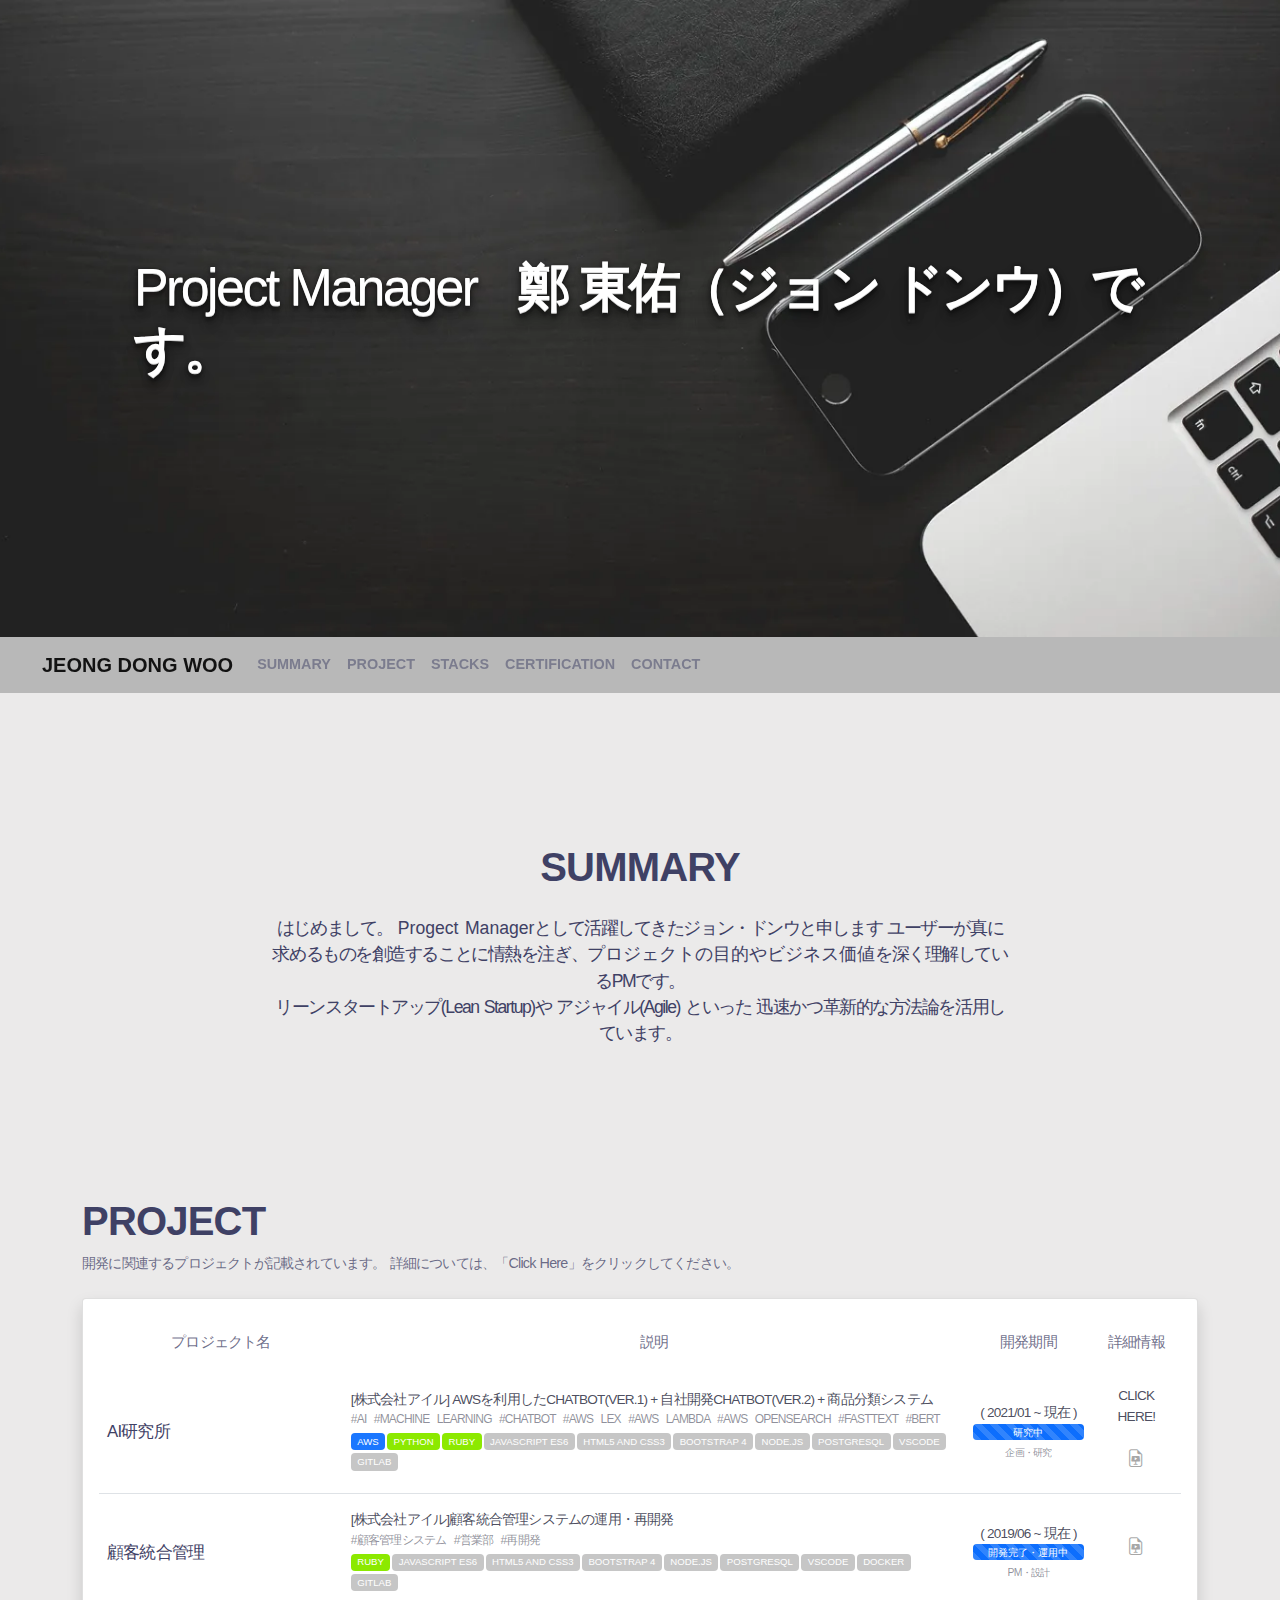
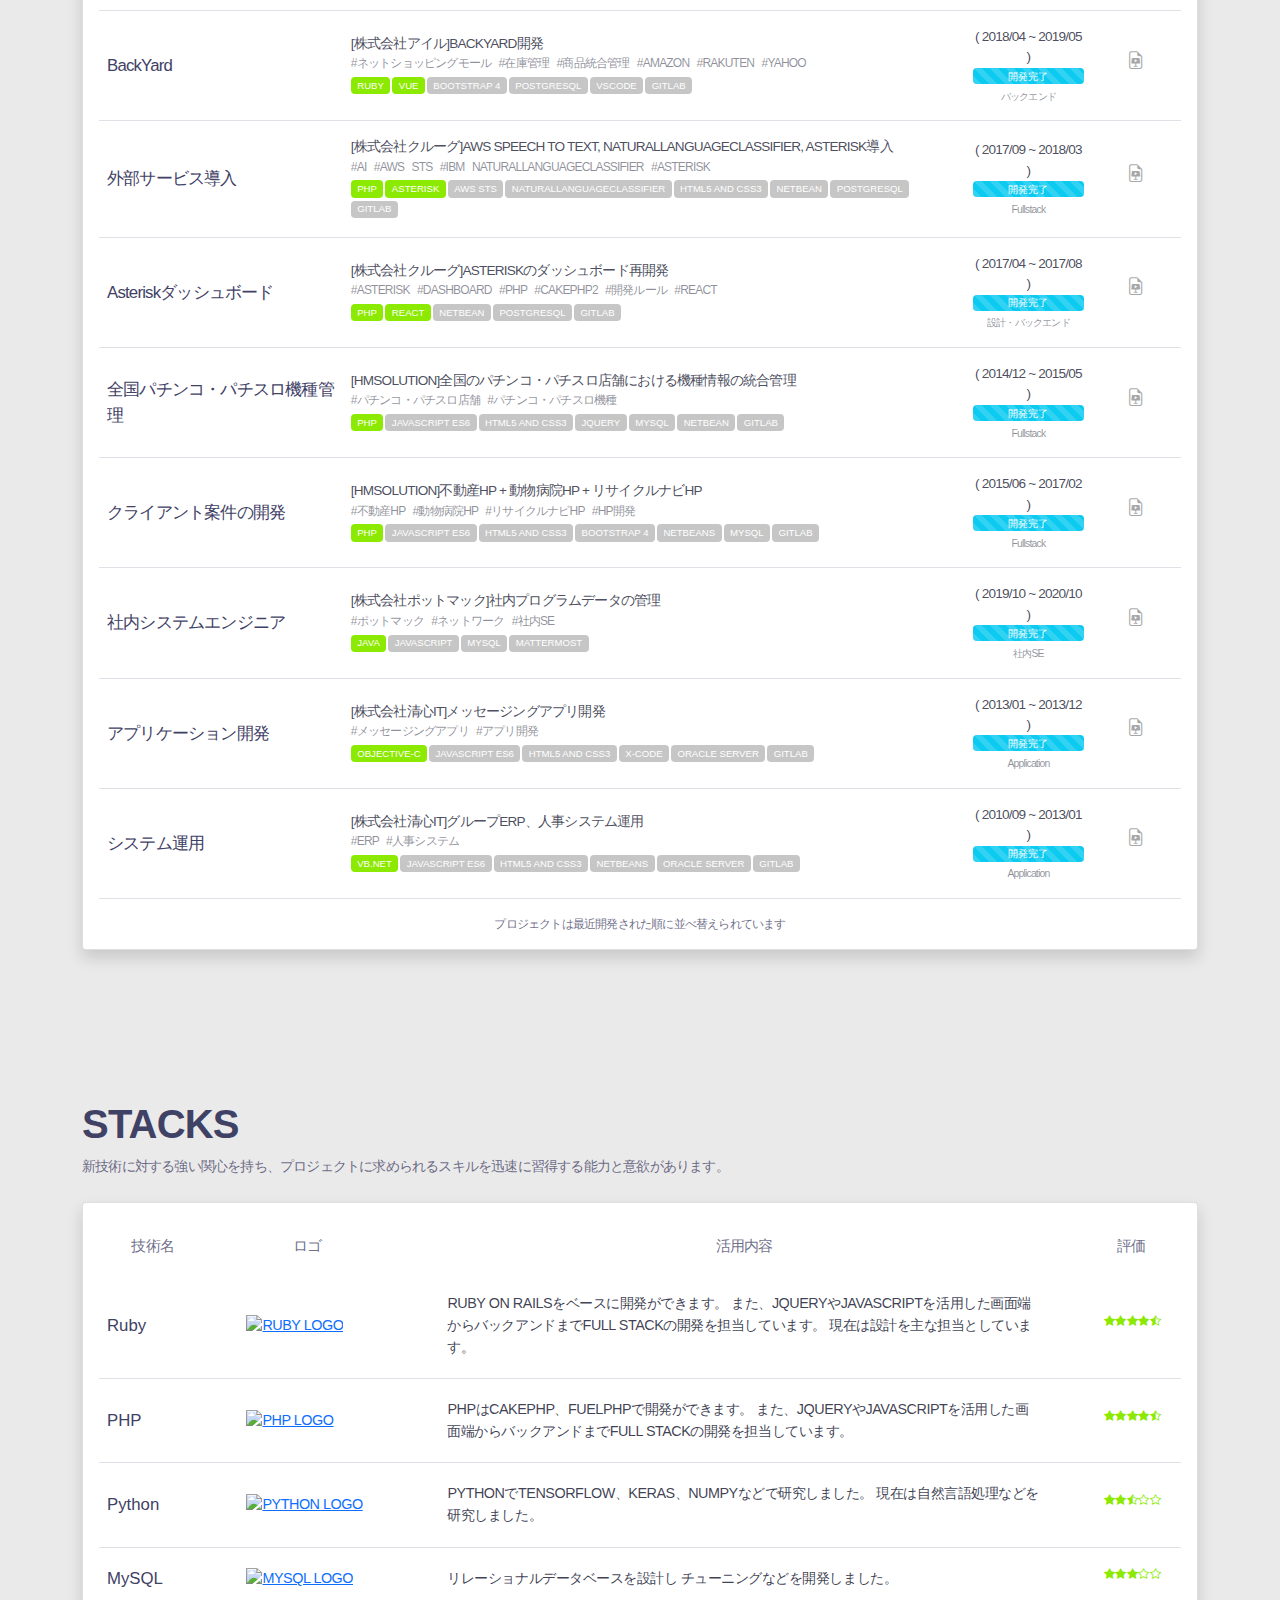
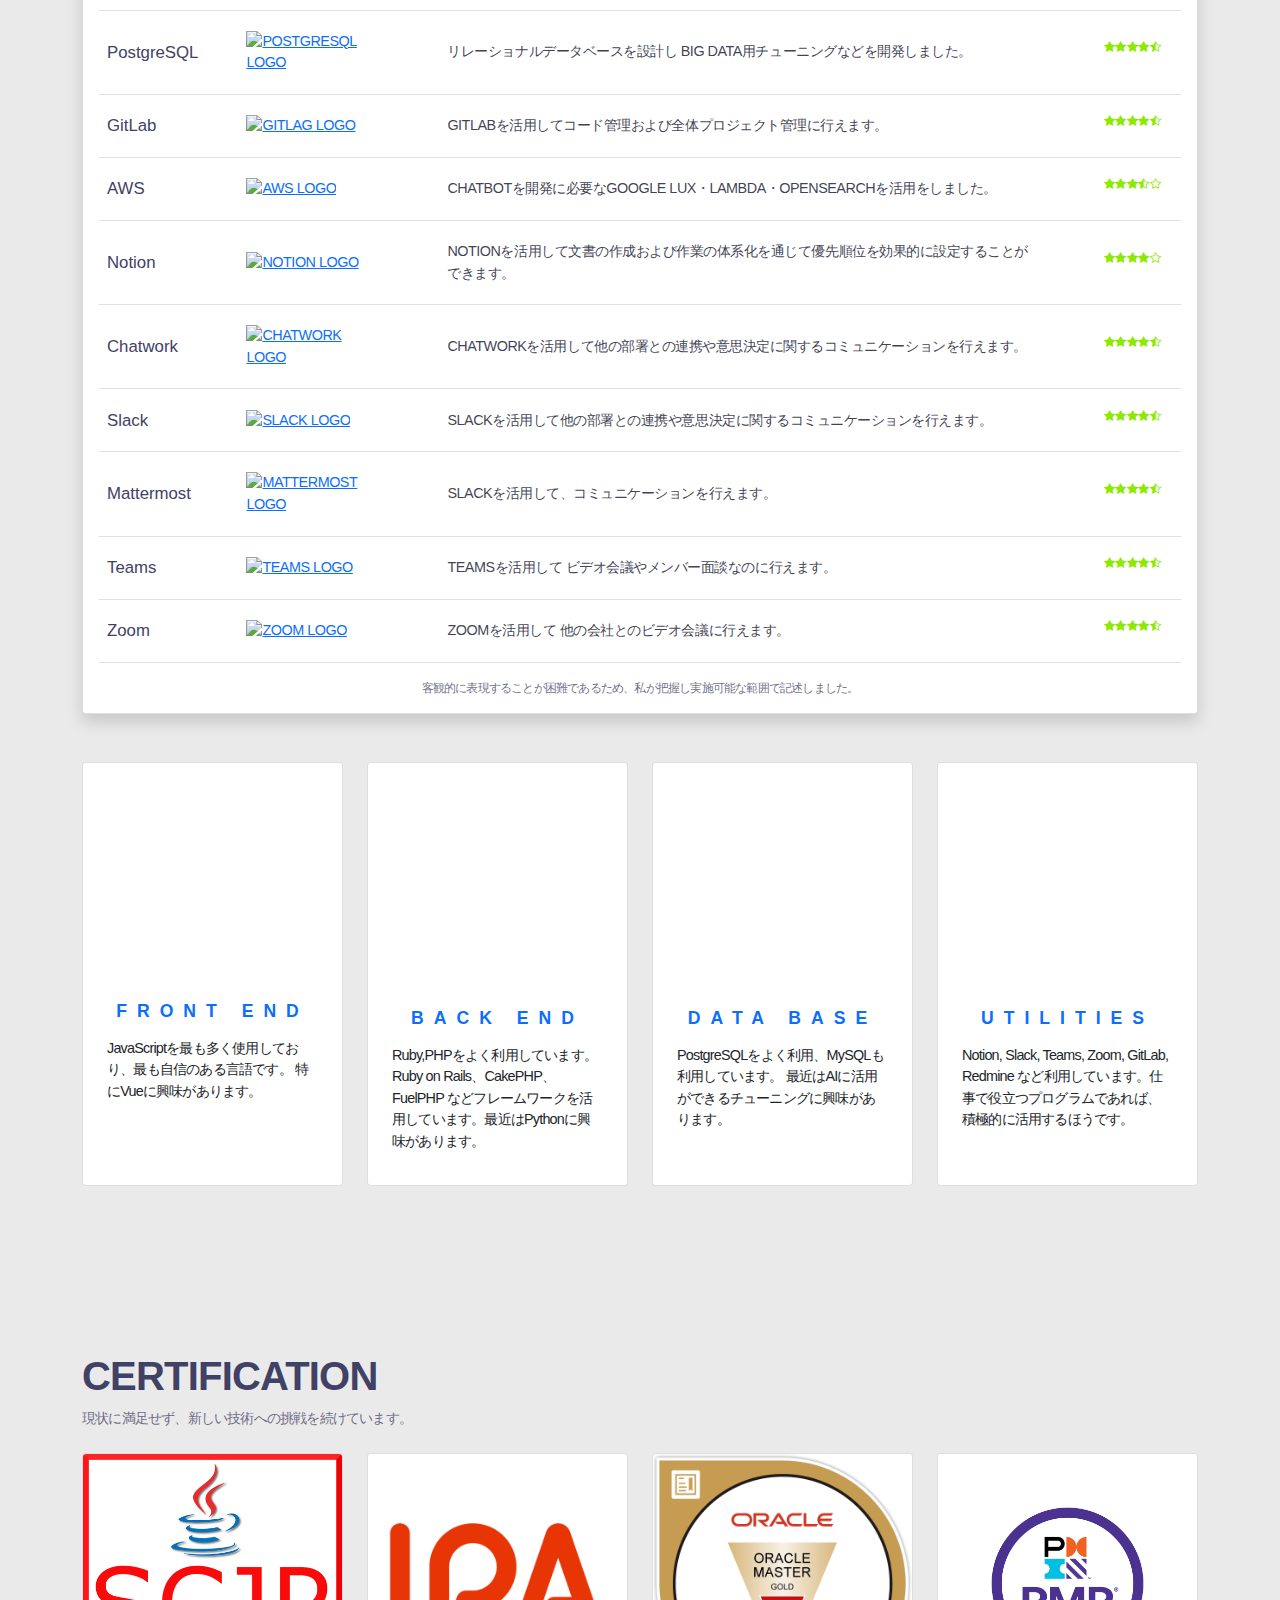
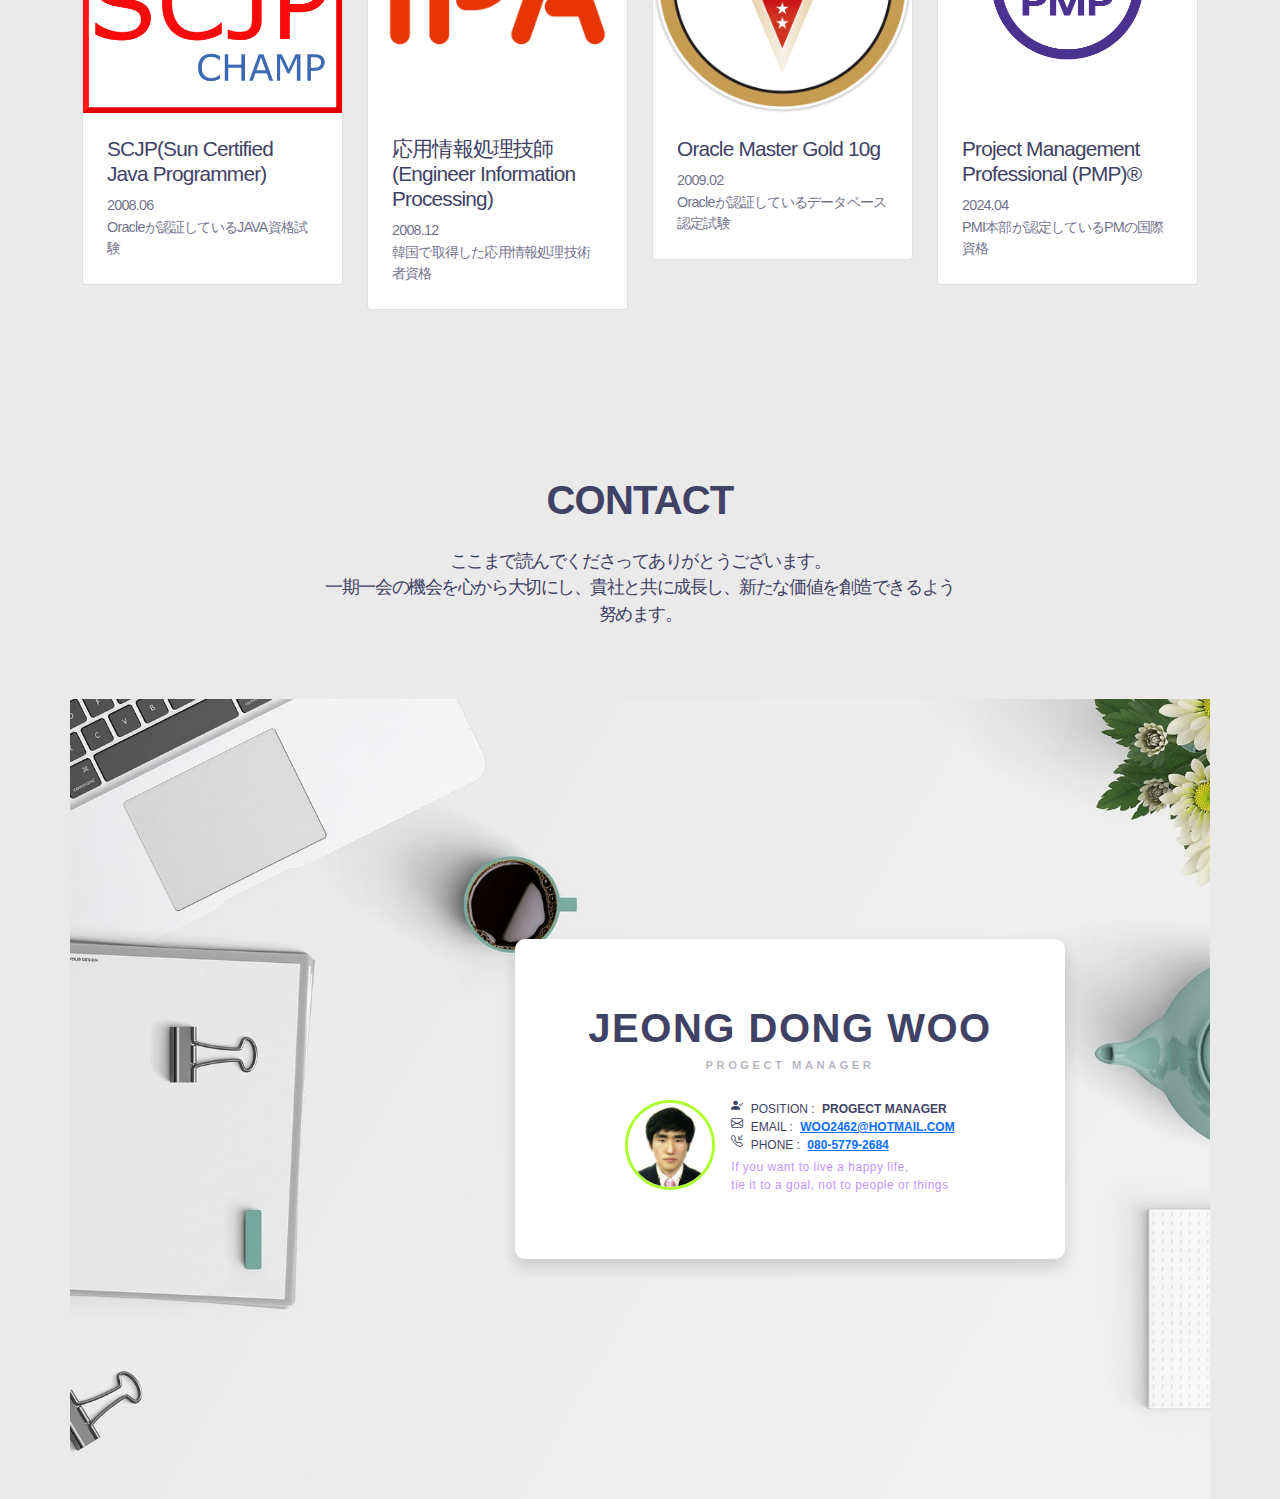
==== index.html @ 358418e8 "detail ver4" ====
<!DOCTYPE html>
<html lang="jp">
  <head>
    <meta charset="utf-8" />
    <meta name="viewport" content="width=device-width, initial-scale=1.0" />
    <meta name="keywords" content="template, theme, portfolio, developer" />
    <meta name="description" content="One Page Template for Developer Portfolio" />
    <title>1ページにまとめた開発者出身のPMのポートフォリオ</title>
    <link rel="preconnect" href="https://fonts.googleapis.com">
    <link rel="preconnect" href="https://fonts.gstatic.com" crossorigin>
    <link href="https://fonts.googleapis.com/css2?family=Noto+Sans+JP:wght@100..900&display=swap" rel="stylesheet">
    <link rel="stylesheet" href="https://cdn.jsdelivr.net/npm/bootstrap-icons@1.3.0/font/bootstrap-icons.css" />
    <link rel="stylesheet" href="https://cdnjs.cloudflare.com/ajax/libs/OwlCarousel2/2.3.4/assets/owl.carousel.min.css" />
    <link rel="stylesheet" href="https://cdnjs.cloudflare.com/ajax/libs/OwlCarousel2/2.3.4/assets/owl.theme.default.min.css" />
    <link rel="stylesheet" href="./css/style.css" />
    <link rel="stylesheet" href="./css/theme.css" />
    <link rel="stylesheet" href="./css/theme-dark.css" media="(prefers-color-scheme: dark)">
  </head>
  <body>
    <!-- Header start -->
    <header>
      <div class="container">
        <h1>
          Project Manager  
          <span style="font-weight:bold;margin-left:30px">鄭 東佑（ジョン ドンウ）です。</span>
            
          </h1>
      </div>
    </header>
    <!-- Header end -->
    <!-- Navbar start -->
    <nav class="navbar navbar-expand-lg navbar-light">
      <div class="container-fluid text-uppercase">
        <a class="navbar-brand" href="#">JEONG DONG WOO</a>
        <button class="navbar-toggler" type="button" data-bs-toggle="collapse" data-bs-target="#navbarNav" aria-controls="navbarNav" aria-expanded="false">
          <span class="navbar-toggler-icon"></span>
        </button>
        <div class="collapse navbar-collapse sticky-fixed" id="navbarNav">
          <ul class="navbar-nav me-auto">
            <li class="nav-item">
              <a class="nav-link" href="#summary">Summary</a>
            </li>
            <li class="nav-item">
              <a class="nav-link" href="#project">Project</a>
            </li>
            <li class="nav-item">
              <a class="nav-link" href="#stacks">Stacks</a>
            </li>
            <li class="nav-item">
              <a class="nav-link" href="#certification">Certification</a>
            </li>
            <li class="nav-item">
              <a class="nav-link" href="#contact">Contact</a>
            </li>
          </ul>
        </div>
      </div>
    </nav>
    <!-- Navbar end -->
    <!-- Main start -->
    <main>
      <!-- Summary start -->
      <section class="container pt mt" id="summary">
        <div class="row">
          <div class="col-lg-8 mx-auto text-center">
            <h2 class="section-header fonsiz-xxxl fonwei-en-xxl letsp-sm text-upper color-basic">Summary</h2>
            <p class="color-basic fonsiz-xl fonwei-kr-xs letsp-xs ws-sm mt-4">
              はじめまして。 <span class="fonwei-en-xl letsp-md">Progect Manager</span>として活躍してきたジョン・ドンウと申します
              ユーザーが真に求めるものを創造することに情熱を注ぎ、<span class="fonwei-en-xl letsp-md">プロジェクトの目的やビジネス価値</span>を深く理解しているPMです。</br>
              <span class="fonwei-kr-md">リーンスタートアップ(Lean Startup)</span>や
              <span class="fonwei-kr-md">アジャイル(Agile)</span> といった
              <span class="fonwei-kr-md">迅速かつ革新的な方法論</span>を活用しています。
            </p>
          </div>
        </div>
      </section>
      <!-- Summary 끝 -->
      <!-- Project 시작 -->
      <section class="container pt mt" id="project">
        <h2 class="section-header fonsiz-xxxl fonwei-en-xxl letsp-sm text-upper color-basic">Project</h2>
        <div class="section-desc fonsiz-sm color-basic-opac letsp-sm ws-xs mt-2 mb-4">
          開発に関連するプロジェクトが記載されています。
          詳細については、「Click Here」をクリックしてください。
        </div>
        <div class="card shadow">
          <div class="card-body">
            <div class="table-responsive">
              <table class="table borderless table-hover align-middle">
                <thead class="border-0 borderless" border="0">
                  <tr class="fonsiz-sm fonwei-kr-md letsp-sm color-basic-opac text-center vertmid">
                    <th>プロジェクト名</th>
                    <th>説明</th>
                    <th>開発期間</th>
                    <th>詳細情報</th>
                  </tr>
                </thead>
                <tbody>
                  <tr>
                    <th class="table-title" scope="col">AI研究所</th>
                    <td>
                      <div>[株式会社アイル] AWSを利用したChatBot(ver.1) + 自社開発ChatBot(Ver.2) + 商品分類システム</div>
                      <div>
                        #AI #Machine Learning #ChatBot
                        #AWS lex #AWS lambda #AWS opensearch
                        #Fasttext #Bert
                      </div>
                      <div>
                        <span class="badge bg-inprogress">AWS</span>
                        <span class="badge bg-done">Python</span>
                        <span class="badge bg-done">Ruby</span>
                        <span class="badge bg-grey">JavaScript ES6</span>
                        <span class="badge bg-grey">HTML5 and CSS3</span>
                        <span class="badge bg-grey">Bootstrap 4</span>
                        <span class="badge bg-grey">Node.js</span>
                        <span class="badge bg-grey">PostgreSQL</span>
                        <span class="badge bg-grey">Vscode</span>
                        <span class="badge bg-grey">GitLab</span>
                      </div>
                    </td>
                    <td class="text-center">
                      <div class="">( 2021/01 ~ 現在 )</div>
                      <div class="progress">
                        <div class="progress-bar progress-bar-striped progress-bar-animated" style="width: 100%">
                          <span class="progress-desc">研究中</span>
                        </div>
                      </div>
                      <div class="progress-desc">企画・研究</div>
                    </td>
                    <td class="text-center">
                      <div class="">click here!</div><br>
                       <span class="text-muted" data-bs-toggle="modal" data-bs-target="#Modal1">
                        <i class="bi bi-file-earmark-slides"></i>
                        <div class="modal fade" id="Modal1" tabindex="-1" aria-labelledby="Modal1Label" aria-hidden="true">
                          <div class="modal-dialog">
                            <div class="modal-content">
                              <div class="modal-header" style="background-color: black;">
                                <h5 class="modal-title" id="Modal1Label" style="color: white;">詳細情報</h5>
                                <button type="button" class="btn-close" data-bs-dismiss="modal" aria-label="Close"></button>
                              </div>
                              <div class="modal-body">
                                <img src="assets/img/ai2.jpg" style="max-height: 400px; max-width: 450px;">
                                <p class="modal-desc">
                                  - PMとしての開発プロジェクト参画<br>
                                  - サポートチームとのコラボレーション企画(学習データ整理)<br>
                                  - Aws lux・lambda・opensearchを利用してChatBotを開発(Ver.1)<br>
                                  - Awsのコストが逐次的な増加に気付き、コスト削減のため自社で開発(Ver.2)<br>
                                  - 各商品モールの商品を分類するシステムの開発<br>
                                  - コードレビューとリファクタリングを通じた品質向上の実施<br>
                                  - 毎週サポートチームとのミーティングを行い、その後データを学習させてAIの精度を向上させる<br>
                                </p>
                                </p>
                              </div>
                              <div class="modal-footer" style="background-color: black;">
                                <button type="button" class="btn btn-secondary" data-bs-dismiss="modal" style="color: white;">Close</button>
                              </div>
                            </div>
                          </div>
                        </div>
                      </span>
                    </td>
                  </tr>
                  <tr>
                    <th class="table-title" scope="col">顧客統合管理</th>
                    <td>
                      <div>[株式会社アイル]顧客統合管理システムの運用・再開発</div>
                      <div>
                        #顧客管理システム #営業部 #再開発
                      </div>
                      <div>
                        <span class="badge bg-done">Ruby</span>
                        <span class="badge bg-grey">JavaScript ES6</span>
                        <span class="badge bg-grey">HTML5 and CSS3</span>
                        <span class="badge bg-grey">Bootstrap 4</span>
                        <span class="badge bg-grey">Node.js</span>
                        <span class="badge bg-grey">PostgreSQL</span>
                        <span class="badge bg-grey">Vscode</span>
                        <span class="badge bg-grey">Docker</span>
                        <span class="badge bg-grey">GitLab</span>
                      </div>
                    </td>
                    <td class="text-center">
                      <div class="">( 2019/06 ~ 現在 )</div>
                      <div class="progress">
                        <div class="progress-bar progress-bar-striped progress-bar-animated" style="width: 100%">
                          <span class="progress-desc">開発完了・運用中</span>
                        </div>
                      </div>
                      <div class="progress-desc">PM・設計</div>
                    </td>
                    <td class="text-center">
                       <span class="text-muted" data-bs-toggle="modal" data-bs-target="#Modal2">
                        <i class="bi bi-file-earmark-slides"></i>
                        <div class="modal fade" id="Modal2" tabindex="-1" aria-labelledby="Modal2Label" aria-hidden="true">
                          <div class="modal-dialog">
                            <div class="modal-content">
                              <div class="modal-header" style="background-color: black;">
                                <h5 class="modal-title" id="Modal1Label" style="color: white;">詳細情報</h5>
                                <button type="button" class="btn-close" data-bs-dismiss="modal" aria-label="Close"></button>
                              </div>
                              <div class="modal-body">
                                <img src="assets/img/user.png" style="max-height: 400px; max-width: 450px;">
                                <p class="modal-desc">
                                  - PMとしての開発プロジェクト参画<br>
                                  - 既存システムの運用およびRUBYのマイグレーション<br>
                                  - 新人研修・メンター<br>
                                  - 営業部・サポート部との協働プロジェクト<br>
                                  - 各マネージャーとのミーティングによる機能の使用頻度の確認<br>
                                  - コードレビューとリファクタリングを通じた品質向上の実施<br>
                                  - Rspecを用いたテストの実施<br>
                                  - 毎月のリリース後にシステム利用者からフィードバックを収集<br>
                                  - 営業部・サポート部に対するシステムのプレゼンテーション(30名参加)
                                </p>
                              </div>
                              <div class="modal-footer" style="background-color: black;">
                                <button type="button" class="btn btn-secondary" data-bs-dismiss="modal" style="color: white;">Close</button>
                              </div>
                            </div>
                          </div>
                        </div>
                      </span>
                    </td>
                  </tr>
                  <tr>
                    <th class="table-title" scope="col">BackYard</th>
                    <td>
                      <div>[株式会社アイル]BackYard開発</div>
                      <div>
                        #ネットショッピングモール #在庫管理 #商品統合管理 #Amazon #Rakuten #Yahoo
                      </div>
                      <div>
                        <span class="badge bg-done">Ruby</span>
                        <span class="badge bg-done">Vue</span>
                        <span class="badge bg-grey">Bootstrap 4</span>
                        <span class="badge bg-grey">PostgreSQL</span>
                        <span class="badge bg-grey">Vscode</span>
                        <span class="badge bg-grey">GitLab</span>
                      </div>
                    </td>
                    <td class="text-center">
                      <div class="">( 2018/04 ~ 2019/05 )</div>
                      <div class="progress">
                        <div class="progress-bar progress-bar-striped bg-info" style="width: 100%">
                          <span class="progress-desc">開発完了</span>
                        </div>
                      </div>
                      <div class="progress-desc">バックエンド</div>
                    </td>
                    <td class="text-center">
                      <span class="text-muted" data-bs-toggle="modal" data-bs-target="#Modal3">
                        <i class="bi bi-file-earmark-slides"></i>
                        <div class="modal fade" id="Modal3" tabindex="-1" aria-labelledby="Modal3Label" aria-hidden="true">
                          <div class="modal-dialog">
                            <div class="modal-content">
                              <div class="modal-header" style="background-color: black;">
                                <h5 class="modal-title" id="Modal1Label" style="color: white;">詳細情報</h5>
                                <button type="button" class="btn-close" data-bs-dismiss="modal" aria-label="Close"></button>
                              </div>
                              <div class="modal-body">
                                <img src="assets/img/crossmall.png" style="max-height: 400px; max-width: 450px;">
                                <p class="modal-desc">
                                  - サブリーダーとしてプロジェクトに参加<br>
                                  - 各ネットショッピングモールに対して、商品在庫管理を自動で同期<br>
                                  - 商品登録・修正・削除を行い、各ネットショッピングモールへ自動反映<br>
                                  - コードレビューとリファクタリングを通じた品質向上の実施<br>
                                  - Rspecを用いたテストの実施
                                </p>
                              </div>
                              <div class="modal-footer" style="background-color: black;">
                                <button type="button" class="btn btn-secondary" data-bs-dismiss="modal" style="color: white;">Close</button>
                              </div>
                            </div>
                          </div>
                        </div>
                      </span>
                    </td>
                  </tr>
                    <th class="table-title" scope="col">外部サービス導入</th>
                    <td>
                      <div>[株式会社クルーグ]AWS Speech To Text, NaturalLanguageClassifier, asterisk導入</div>
                      <div>
                        #AI #AWS STS #IBM NaturalLanguageClassifier #asterisk
                      </div>
                      <div>
                        <span class="badge bg-done">PHP</span>
                        <span class="badge bg-done">Asterisk</span>
                        <span class="badge bg-grey">AWS STS</span>
                        <span class="badge bg-grey">NaturalLanguageClassifier</span>
                        <span class="badge bg-grey">HTML5 and CSS3</span>
                        <span class="badge bg-grey">NetBean</span>
                        <span class="badge bg-grey">PostgreSQL</span>
                        <span class="badge bg-grey">GitLab</span>
                      </div>
                    </td>
                    <td class="text-center">
                      <div class="">( 2017/09 ~ 2018/03 )</div>
                      <div class="progress">
                        <div class="progress-bar progress-bar-striped bg-info" style="width: 100%">
                          <span class="progress-desc">開発完了</span>
                        </div>
                      </div>
                      <div class="progress-desc">Fullstack</div>
                    </td>
                    <td class="text-center">
                      <span class="text-muted" data-bs-toggle="modal" data-bs-target="#Modal4">
                        <i class="bi bi-file-earmark-slides"></i>
                        <div class="modal fade" id="Modal4" tabindex="-1" aria-labelledby="Modal4Label" aria-hidden="true">
                          <div class="modal-dialog">
                            <div class="modal-content">
                              <div class="modal-header" style="background-color: black;">
                                <h5 class="modal-title" id="Modal4Label" style="color: white;">詳細情報</h5>
                                <button type="button" class="btn-close" data-bs-dismiss="modal" aria-label="Close"></button>
                              </div>
                              <div class="modal-body">
                                <img src="assets/img/sts.png" style="max-height: 400px; max-width: 450px;">
                                <p class="modal-desc">
                                  - Google連絡先をAsteriskと連携<br>
                                  - 音声データをAWS STSを使用して感情分析・テキスト化<br>
                                  - サポート電話中の内容をリアルタイムで感情分析・テキスト化<br>
                                  - テキスト内容を自動でカテゴリー別に分類<br>
                                  - 分析データを活用してサポート部のメンタルケアを実施<br>
                                </p>
                              </div>
                              <div class="modal-footer" style="background-color: black;">
                                <button type="button" class="btn btn-secondary" data-bs-dismiss="modal" style="color: white;">Close</button>
                              </div>
                            </div>
                          </div>
                        </div>
                      </span>
                    </td>
                  </tr>
                  <tr>
                    <th class="table-title" scope="col">Asteriskダッシュボード</th>
                    <td>
                      <div>[株式会社クルーグ]Asteriskのダッシュボード再開発</div>
                      <div>
                        #Asterisk #Dashboard #PHP #Cakephp2 #開発ルール #React
                      </div>
                      <div>
                        <span class="badge bg-done">PHP</span>
                        <span class="badge bg-done">React</span>
                        <span class="badge bg-grey">NetBean</span>
                        <span class="badge bg-grey">PostgreSQL</span>
                        <span class="badge bg-grey">GitLab</span>
                      </div>
                    </td>
                    <td class="text-center">
                      <div class="">( 2017/04 ~ 2017/08 )</div>
                      <div class="progress">
                        <div class="progress-bar progress-bar-striped bg-info" style="width: 100%">
                          <span class="progress-desc">開発完了</span>
                        </div>
                      </div>
                      <div class="progress-desc">設計・バックエンド</div>
                    </td>
                    <td class="text-center">
                       <span class="text-muted" data-bs-toggle="modal" data-bs-target="#Modal5">
                        <i class="bi bi-file-earmark-slides"></i>
                        <div class="modal fade" id="Modal5" tabindex="-1" aria-labelledby="Modal5Label" aria-hidden="true">
                          <div class="modal-dialog">
                            <div class="modal-content">
                              <div class="modal-header" style="background-color: black;">
                                <h5 class="modal-title" id="Modal5Label" style="color: white;">詳細情報</h5>
                                <button type="button" class="btn-close" data-bs-dismiss="modal" aria-label="Close"></button>
                              </div>
                              <div class="modal-body">
                                <img src="assets/img/asterisk.png" style="max-height: 400px; max-width: 450px;">
                                <p class="modal-desc">
                                  - リーダーとしての開発プロジェクト参画<br>
                                  - CakePHP3フレームワークの導入<br>
                                  - 開発ルールの策定とGitを用いたソースコード管理<br>
                                  - コードレビューとリファクタリングを通じた品質向上の実施<br>
                                </p>
                              </div>
                              <div class="modal-footer" style="background-color: black;">
                                <button type="button" class="btn btn-secondary" data-bs-dismiss="modal" style="color: white;">Close</button>
                              </div>
                            </div>
                          </div>
                        </div>
                      </span>
                    </td>
                  </tr>
                  <tr>
                    <th class="table-title" scope="col">全国パチンコ・パチスロ機種管理</th>
                    <td>
                      <div>[Hmsolution]全国のパチンコ・パチスロ店舗における機種情報の統合管理</div>
                      <div>
                        #パチンコ・パチスロ店舗 #パチンコ・パチスロ機種
                      </div>
                      <div>
                        <span class="badge bg-done">PHP</span>
                        <span class="badge bg-grey">JavaScript ES6</span>
                        <span class="badge bg-grey">HTML5 and CSS3</span>
                        <span class="badge bg-grey">JQuery</span>
                        <span class="badge bg-grey">MySQL</span>
                        <span class="badge bg-grey">NetBean</span>
                        <span class="badge bg-grey">GitLab</span>
                      </div>
                    </td>
                    <td class="text-center">
                      <div class="">( 2014/12 ~ 2015/05 )</div>
                      <div class="progress">
                        <div class="progress-bar progress-bar-striped bg-info" style="width: 100%">
                          <span class="progress-desc">開発完了</span>
                        </div>
                      </div>
                      <div class="progress-desc">Fullstack</div>
                    </td>
                    <td class="text-center">
                       <span class="text-muted" data-bs-toggle="modal" data-bs-target="#Modal6">
                        <i class="bi bi-file-earmark-slides"></i>
                        <div class="modal fade" id="Modal6" tabindex="-1" aria-labelledby="Modal6Label" aria-hidden="true">
                          <div class="modal-dialog">
                            <div class="modal-content">
                              <div class="modal-header" style="background-color: black;">
                                <h5 class="modal-title" id="Modal6Label" style="color: white;">詳細情報</h5>
                                <button type="button" class="btn-close" data-bs-dismiss="modal" aria-label="Close"></button>
                              </div>
                              <div class="modal-body">
                                <img src="assets/img/hmpa.png" style="max-height: 500px; max-width: 400px;">
                                <p class="modal-desc">
                                  - メンバーとしての開発プロジェクト参画<br>
                                  - FuelPHP・Smartyを使用した開発<br>
                                  - ドラッグ&ドロップ及びAjaxの活用<br>
                                </p>
                              </div>
                              <div class="modal-footer" style="background-color: black;">
                                <button type="button" class="btn btn-secondary" data-bs-dismiss="modal" style="color: white;">Close</button>
                              </div>
                            </div>
                          </div>
                        </div>
                      </span>
                    </td>
                  </tr>
                  <tr>
                    <th class="table-title" scope="col">クライアント案件の開発</th>
                    <td>
                      <div>[Hmsolution]不動産HP + 動物病院HP + リサイクルナビHP</div>
                      <div>
                        #不動産HP #動物病院HP #リサイクルナビHP #HP開発
                      </div>
                      <div>
                        <span class="badge bg-done">PHP</span>
                        <span class="badge bg-grey">JavaScript ES6</span>
                        <span class="badge bg-grey">HTML5 and CSS3</span>
                        <span class="badge bg-grey">Bootstrap 4</span>
                        <span class="badge bg-grey">NetBeans</span>
                        <span class="badge bg-grey">MySQL</span>
                        <span class="badge bg-grey">GitLab</span>
                      </div>
                    </td>
                    <td class="text-center">
                      <div class="">( 2015/06 ~ 2017/02 )</div>
                      <div class="progress">
                        <div class="progress-bar progress-bar-striped bg-info" style="width: 100%">
                          <span class="progress-desc">開発完了</span>
                        </div>
                      </div>
                      <div class="progress-desc">Fullstack</div>
                    </td>
                    <td class="text-center">
                       <span class="text-muted" data-bs-toggle="modal" data-bs-target="#Modal7">
                        <i class="bi bi-file-earmark-slides"></i>
                        <div class="modal fade" id="Modal7" tabindex="-1" aria-labelledby="Modal7Label" aria-hidden="true">
                          <div class="modal-dialog">
                            <div class="modal-content">
                              <div class="modal-header" style="background-color: black;">
                                <h5 class="modal-title" id="Modal7Label" style="color: white;">詳細情報</h5>
                                <button type="button" class="btn-close" data-bs-dismiss="modal" aria-label="Close"></button>
                              </div>
                              <div class="modal-body">
                                <img src="assets/img/hm.png" style="max-height: 500px; max-width: 400px;">
                                <p class="modal-desc">
                                  - リーダーとしての開発プロジェクト参画<br>
                                  - CakePHP3フレームワークで開発<br>
                                  - クライアントとの打ち合わせ<br>
                                  - 開発ルールの策定とGitを用いたソースコード管理<br>
                                  - コードレビューとリファクタリングを通じた品質向上の実施<br>
                                  - リリース後にクライアントからフィードバックを収集<br>
                                </p>
                              </div>
                              <div class="modal-footer" style="background-color: black;">
                                <button type="button" class="btn btn-secondary" data-bs-dismiss="modal" style="color: white;">Close</button>
                              </div>
                            </div>
                          </div>
                        </div>
                      </span>
                    </td>
                  </tr>
                  <tr>
                    <th class="table-title" scope="col">社内システムエンジニア</th>
                    <td>
                      <div>[株式会社ポットマック]社内プログラムデータの管理</div>
                      <div>
                        #ポットマック #ネットワーク #社内SE
                      </div>
                      <div>
                        <span class="badge bg-done">Java</span>
                        <span class="badge bg-grey">JavaScript</span>
                        <span class="badge bg-grey">MySQL</span>
                        <span class="badge bg-grey">Mattermost</span>
                      </div>
                    </td>
                    <td class="text-center">
                      <div class="">( 2019/10 ~ 2020/10 )</div>
                      <div class="progress">
                        <div class="progress-bar progress-bar-striped bg-info" style="width: 100%">
                          <span class="progress-desc">開発完了</span>
                        </div>
                      </div>
                      <div class="progress-desc">社内SE</div>
                    </td>
                    <td class="text-center">
                       <span class="text-muted" data-bs-toggle="modal" data-bs-target="#Modal8">
                        <i class="bi bi-file-earmark-slides"></i>
                        <div class="modal fade" id="Modal8" tabindex="-1" aria-labelledby="Modal8Label" aria-hidden="true">
                          <div class="modal-dialog">
                            <div class="modal-content">
                              <div class="modal-header" style="background-color: black;">
                                <h5 class="modal-title" id="Modal8Label" style="color: white;">詳細情報</h5>
                                <button type="button" class="btn-close" data-bs-dismiss="modal" aria-label="Close"></button>
                              </div>
                              <div class="modal-body">
                                <img src="assets/img/po5.png" style="max-height: 500px; max-width: 400px;">
                                <p class="modal-desc">
                                  - 社内システムを運用<br>
                                  - 社内ネットワークを管理<br>
                                </p>
                              </div>
                              <div class="modal-footer" style="background-color: black;">
                                <button type="button" class="btn btn-secondary" data-bs-dismiss="modal" style="color: white;">Close</button>
                              </div>
                            </div>
                          </div>
                        </div>
                      </span>
                    </td>
                  </tr>
                  <tr>
                    <th class="table-title" scope="col">アプリケーション開発</th>
                    <td>
                      <div>[株式会社清心IT]メッセージングアプリ開発</div>
                      <div>
                        #メッセージングアプリ #アプリ開発
                      </div>
                      <div>
                        <span class="badge bg-done">Objective-C</span>
                        <span class="badge bg-grey">JavaScript ES6</span>
                        <span class="badge bg-grey">HTML5 and CSS3</span>
                        <span class="badge bg-grey">X-code</span>
                        <span class="badge bg-grey">Oracle Server</span>
                        <span class="badge bg-grey">GitLab</span>
                      </div>
                    </td>
                    <td class="text-center">
                      <div class="">( 2013/01 ~ 2013/12 )</div>
                      <div class="progress">
                        <div class="progress-bar progress-bar-striped bg-info" style="width: 100%">
                          <span class="progress-desc">開発完了</span>
                        </div>
                      </div>
                      <div class="progress-desc">Application</div>
                    </td>
                    <td class="text-center">
                       <span class="text-muted" data-bs-toggle="modal" data-bs-target="#Modal9">
                        <i class="bi bi-file-earmark-slides"></i>
                        <div class="modal fade" id="Modal9" tabindex="-1" aria-labelledby="Modal9Label" aria-hidden="true">
                          <div class="modal-dialog">
                            <div class="modal-content">
                              <div class="modal-header" style="background-color: black;">
                                <h5 class="modal-title" id="Modal9Label" style="color: white;">詳細情報</h5>
                                <button type="button" class="btn-close" data-bs-dismiss="modal" aria-label="Close"></button>
                              </div>
                              <div class="modal-body">
                                <img src="assets/img/cheongshim1.png" style="max-height: 500px; max-width: 400px;">
                                <p class="modal-desc">
                                  - グループ会社の組織図表示機能<br>
                                  - ユーザー間のメッセージ転送機能<br>
                                  - ユーザー間のEメール、SMS、電話機能<br>
                                  - PCとの連携<br>
                                  - リリース後にユーザーからフィードバックを収集<br>
                                </p>
                              </div>
                              <div class="modal-footer" style="background-color: black;">
                                <button type="button" class="btn btn-secondary" data-bs-dismiss="modal" style="color: white;">Close</button>
                              </div>
                            </div>
                          </div>
                        </div>
                      </span>
                    </td>
                  </tr>
                  <tr>
                    <th class="table-title" scope="col">システム運用</th>
                    <td>
                      <div>[株式会社清心IT]グループERP、人事システム運用</div>
                      <div>
                        #ERP #人事システム
                      </div>
                      <div>
                        <span class="badge bg-done">VB.net</span>
                        <span class="badge bg-grey">JavaScript ES6</span>
                        <span class="badge bg-grey">HTML5 and CSS3</span>
                        <span class="badge bg-grey">NetBeans</span>
                        <span class="badge bg-grey">Oracle Server</span>
                        <span class="badge bg-grey">GitLab</span>
                      </div>
                    </td>
                    <td class="text-center">
                      <div class="">( 2010/09 ~ 2013/01 )</div>
                      <div class="progress">
                        <div class="progress-bar progress-bar-striped bg-info" style="width: 100%">
                          <span class="progress-desc">開発完了</span>
                        </div>
                      </div>
                      <div class="progress-desc">Application</div>
                    </td>
                    <td class="text-center">
                       <span class="text-muted" data-bs-toggle="modal" data-bs-target="#Modal10">
                        <i class="bi bi-file-earmark-slides"></i>
                        <div class="modal fade" id="Modal10" tabindex="-1" aria-labelledby="Modal10Label" aria-hidden="true">
                          <div class="modal-dialog">
                            <div class="modal-content">
                              <div class="modal-header" style="background-color: black;">
                                <h5 class="modal-title" id="Modal10Label" style="color: white;">詳細情報</h5>
                                <button type="button" class="btn-close" data-bs-dismiss="modal" aria-label="Close"></button>
                              </div>
                              <div class="modal-body">
                                <img src="assets/img/cheongshim2.png" style="max-height: 500px; max-width: 400px;">
                                <p class="modal-desc">
                                  - グループ会社のERPおよび人事システムの運用管理<br>
                                  - ユーザーサポートの提供<br>
                                  - アンケート機能などの追加・改善作業<br>
                                  - コードレビューとリファクタリングを通じた品質向上の実施<br>
                                </p>
                              </div>
                              <div class="modal-footer" style="background-color: black;">
                                <button type="button" class="btn btn-secondary" data-bs-dismiss="modal" style="color: white;">Close</button>
                              </div>
                            </div>
                          </div>
                        </div>
                      </span>
                    </td>
                  </tr>
                </tbody>
              </table>
            </div>
            <div class="table-desc fonsiz-xs fonwei-kr-sm letsp-sm text-center color-basic-opac">プロジェクトは最近開発された順に並べ替えられています</div>
          </div>
        </div>
      </section>
      <!-- Project 끝 -->
      <section class="container pt mt mb-5" id="stacks">
        <h2 class="section-header fonsiz-xxxl fonwei-en-xxl letsp-sm text-upper color-basic">Stacks</h2>
        <div class="section-desc fonsiz-sm color-basic-opac letsp-sm ws-xs mt-2 mb-4">
          新技術に対する強い関心を持ち、プロジェクトに求められるスキルを迅速に習得する能力と意欲があります。
        </div>
        <div class="card shadow">
          <div class="card-body">
            <div class="table-responsive">
              <table class="table table-hover align-middle">
                <thead>
                  <tr class="fonsiz-sm fonwei-kr-md letsp-sm color-basic-opac text-center vertmid">
                    <th>技術名</th>
                    <th>ロゴ</th>
                    <th>活用内容</th>
                    <th>評価</th>
                  </tr>
                </thead>
                <tbody>
                  <tr>
                    <th scope="col" class="table-title letsp-md">Ruby</th>
                    <td>
                      <a href="https://www.ruby-lang.org/ja/">
                        <img src="https://www.ruby-lang.org/images/header-ruby-logo.png" alt="Ruby Logo" />
                      </a>
                    </td>
                    <td>
                      <span class="ls-0">Ruby on Rails</span>をベースに開発ができます。
                      また、<span class="ls-0">JQuery</span>や<span class="ls-0">JavaScript</span>を活用した画面端からバックアンドまで<span class="ls-0">Full Stack</span>の開発を担当しています。
                      現在は<span class="ls-0">設計</span>を主な担当としています。
                    </td>
                    <td>
                      <div class="star-icon text-center">
                        <i class="bi bi-star-fill"></i>
                        <i class="bi bi-star-fill"></i>
                        <i class="bi bi-star-fill"></i>
                        <i class="bi bi-star-fill"></i>
                        <i class="bi bi-star-half"></i>
                      </div>
                    </td>
                  </tr>
                  <tr>
                    <th scope="col" class="table-title letsp-md">PHP</th>
                    <td>
                      <a href="https://www.php.net/">
                        <img src="https://www.php.net//images/logos/new-php-logo.svg" alt="php Logo" />
                      </a>
                    </td>
                    <td>
                      <span class="ls-0">PHP</span>は<span class="ls-0">CakePHP、FuelPHP</span>で開発ができます。
                      また、<span class="ls-0">JQuery</span>や<span class="ls-0">JavaScript</span>を活用した画面端からバックアンドまで<span class="ls-0">Full Stack</span>の開発を担当しています。
                    </td>
                    <td>
                      <div class="star-icon text-center">
                        <i class="bi bi-star-fill"></i>
                        <i class="bi bi-star-fill"></i>
                        <i class="bi bi-star-fill"></i>
                        <i class="bi bi-star-fill"></i>
                        <i class="bi bi-star-half"></i>
                      </div>
                    </td>
                  </tr>
                  <tr>
                    <th scope="col" class="table-title letsp-md">Python</th>
                    <td>
                      <a href="https://www.python.org/">
                        <img src="https://s3.dualstack.us-east-2.amazonaws.com/pythondotorg-assets/media/community/logos/python-logo-only.png" alt="python Logo" />
                      </a>
                    </td>
                    <td>
                      <span class="ls-0">Python</span>でTensorFlow、Keras、Numpyなどで研究しました。
                      現在は<span class="ls-0">自然言語処理</span>などを研究しました。
                    </td>
                    <td>
                      <div class="star-icon text-center">
                        <i class="bi bi-star-fill"></i>
                        <i class="bi bi-star-fill"></i>
                        <i class="bi bi-star-half"></i>
                        <i class="bi bi-star"></i>
                        <i class="bi bi-star"></i>
                      </div>
                    </td>
                  </tr>
                  <tr>
                    <th scope="col" class="table-title letsp-md">MySQL</th>
                    <td>
                      <a href="https://www.mysql.com/jp/">
                        <img src="https://upload.wikimedia.org/wikipedia/commons/thumb/0/0a/MySQL_textlogo.svg/300px-MySQL_textlogo.svg.png" alt="MySQL Logo" />
                      </a>
                    </td>
                    <td>
                      リレーショナルデータベースを設計し <span class="ls-0">チューニング</span>などを開発しました。
                    </td>
                    <td>
                      <div class="star-icon text-center">
                        <i class="bi bi-star-fill"></i>
                        <i class="bi bi-star-fill"></i>
                        <i class="bi bi-star-fill"></i>
                        <i class="bi bi-star"></i>
                        <i class="bi bi-star"></i>
                      </div>
                    </td>
                  </tr>
                  <tr>
                    <th scope="col" class="table-title letsp-md">PostgreSQL</th>
                    <td>
                      <a href="https://www.postgresql.org/">
                        <img src="https://upload.wikimedia.org/wikipedia/commons/thumb/2/29/Postgresql_elephant.svg/150px-Postgresql_elephant.svg.png" alt="PostgreSQL Logo" />
                      </a>
                    </td>
                    <td>
                      リレーショナルデータベースを設計し <span class="ls-0">Big Data用チューニング</span>などを開発しました。
                    </td>
                    <td>
                      <div class="star-icon text-center">
                        <i class="bi bi-star-fill"></i>
                        <i class="bi bi-star-fill"></i>
                        <i class="bi bi-star-fill"></i>
                        <i class="bi bi-star-fill"></i>
                        <i class="bi bi-star-half"></i>
                      </div>
                    </td>
                  </tr>
                  <tr>
                    <th scope="col" class="table-title letsp-md">GitLab</th>
                    <td>
                      <a href="https://about.gitlab.com/ja-jp/">
                        <img src="https://images.ctfassets.net/xz1dnu24egyd/3JZABhkTjUT76LCIclV7sH/17a92be9bce78c2adcc43e23aabb7ca1/gitlab-logo-500.svg" alt="Gitlag Logo" />
                      </a>
                    </td>
                    <td>
                      <span class="ls-0">GitLab</span>を活用して<span class="ls-0">コード管理</span>および<span class="ls-0">全体プロジェクト管理</span>に行えます。
                    </td>
                    <td>
                      <div class="star-icon text-center">
                        <i class="bi bi-star-fill"></i>
                        <i class="bi bi-star-fill"></i>
                        <i class="bi bi-star-fill"></i>
                        <i class="bi bi-star-fill"></i>
                        <i class="bi bi-star-half"></i>
                      </div>
                    </td>
                  </tr>
                  <tr>
                    <th scope="col" class="table-title letsp-md">AWS</th>
                    <td>
                      <a href="https://aws.amazon.com/jp/?nc2=h_lg">
                        <img src="https://upload.wikimedia.org/wikipedia/commons/thumb/9/93/Amazon_Web_Services_Logo.svg/512px-Amazon_Web_Services_Logo.svg.png" alt="Aws Logo" />
                      </a>
                    </td>
                    <td>
                      <span class="ls-0">ChatBotを開発に必要なGoogle lux・lambda・opensearchを活用をしました。</span>
                    </td>
                    <td>
                      <div class="star-icon text-center">
                        <i class="bi bi-star-fill"></i>
                        <i class="bi bi-star-fill"></i>
                        <i class="bi bi-star-fill"></i>
                        <i class="bi bi-star-half"></i>
                        <i class="bi bi-star"></i>
                      </div>
                    </td>
                  </tr>
                  <tr>
                    <th scope="col" class="table-title letsp-md">Notion</th>
                    <td>
                      <a href="https://www.notion.so/ja-jp/product">
                        <img src="https://upload.wikimedia.org/wikipedia/commons/thumb/e/e9/Notion-logo.svg/220px-Notion-logo.svg.png" alt="Notion Logo" />
                      </a>
                    </td>
                    <td>
                      <span class="ls-0">Notion</span>を活用して<span class="ls-0">文書の作成</span>および<span class="ls-0">作業の体系化を通じて</span>優先順位を効果的に設定することができます。
                    </td>
                    <td>
                      <div class="star-icon text-center">
                        <i class="bi bi-star-fill"></i>
                        <i class="bi bi-star-fill"></i>
                        <i class="bi bi-star-fill"></i>
                        <i class="bi bi-star-fill"></i>
                        <i class="bi bi-star"></i>
                      </div>
                    </td>
                  </tr>
                  <tr>
                    <th scope="col" class="table-title letsp-md">Chatwork</th>
                    <td>
                      <a href="https://go.chatwork.com/ja/?click=header-navi">
                        <img src="https://go.chatwork.com/ja/image/download/img_vt_main.png" alt="Chatwork Logo" />
                      </a>
                    </td>
                    <td>
                      <span class="ls-0">Chatwork</span>を活用して<span class="ls-0">他の部署との連携</span></span>や意思決定に関するコミュニケーションを行えます。
                    </td>
                    <td>
                      <div class="star-icon text-center">
                        <i class="bi bi-star-fill"></i>
                        <i class="bi bi-star-fill"></i>
                        <i class="bi bi-star-fill"></i>
                        <i class="bi bi-star-fill"></i>
                        <i class="bi bi-star-half"></i>
                      </div>
                    </td>
                  </tr>
                  <tr>
                    <th scope="col" class="table-title letsp-md">Slack</th>
                    <td>
                      <a href="https://slack.com/intl/ja-jp">
                        <img src="https://upload.wikimedia.org/wikipedia/commons/thumb/d/d5/Slack_icon_2019.svg/220px-Slack_icon_2019.svg.png" alt="Slack Logo" />
                      </a>
                    </td>
                    <td>
                      <span class="ls-0">Slack</span>を活用して<span class="ls-0">他の部署との連携</span></span>や意思決定に関するコミュニケーションを行えます。
                    </td>
                    <td>
                      <div class="star-icon text-center">
                        <i class="bi bi-star-fill"></i>
                        <i class="bi bi-star-fill"></i>
                        <i class="bi bi-star-fill"></i>
                        <i class="bi bi-star-fill"></i>
                        <i class="bi bi-star-half"></i>
                      </div>
                    </td>
                  </tr>
                  <tr>
                    <th scope="col" class="table-title letsp-md">Mattermost</th>
                    <td>
                      <a href="https://mattermost.com/">
                        <img src="https://upload.wikimedia.org/wikipedia/commons/thumb/8/84/Mattermost_logo_horizontal.svg/320px-Mattermost_logo_horizontal.svg.png" alt="Mattermost Logo" />
                      </a>
                    </td>
                    <td>
                      <span class="ls-0">Slack</span>を活用して、コミュニケーションを行えます。
                    </td>
                    <td>
                      <div class="star-icon text-center">
                        <i class="bi bi-star-fill"></i>
                        <i class="bi bi-star-fill"></i>
                        <i class="bi bi-star-fill"></i>
                        <i class="bi bi-star-fill"></i>
                        <i class="bi bi-star-half"></i>
                      </div>
                    </td>
                  </tr>
                  <tr>
                    <th scope="col" class="table-title letsp-md">Teams</th>
                    <td>
                      <a href="https://www.microsoft.com/ja-jp/microsoft-teams/log-in">
                        <img src="https://upload.wikimedia.org/wikipedia/commons/thumb/c/c9/Microsoft_Office_Teams_%282018%E2%80%93present%29.svg/220px-Microsoft_Office_Teams_%282018%E2%80%93present%29.svg.png" alt="Teams Logo" />
                      </a>
                    </td>
                    <td>
                      <span class="ls-0">Teams</span>を活用して <span class="ls-0">ビデオ会議</span>やメンバー面談なのに行えます。
                    </td>
                    <td>
                    <div class="star-icon text-center">
                      <i class="bi bi-star-fill"></i>
                      <i class="bi bi-star-fill"></i>
                      <i class="bi bi-star-fill"></i>
                      <i class="bi bi-star-fill"></i>
                      <i class="bi bi-star-half"></i>
                    </div>
                  </td>
                </tr>
                <tr>
                  <th scope="col" class="table-title letsp-md">Zoom</th>
                  <td>
                    <a href="https://explore.zoom.us/ja/products/meetings/">
                      <img src="https://explore.zoom.us/media/logo-zoom-blue.svg" alt="Zoom Logo" />
                    </a>
                  </td>
                  <td>
                    <span class="ls-0">Zoom</span>を活用して <span class="ls-0">他の会社とのビデオ会議</span>に行えます。
                  </td>
                  <td>
                    <div class="star-icon text-center">
                      <i class="bi bi-star-fill"></i>
                      <i class="bi bi-star-fill"></i>
                      <i class="bi bi-star-fill"></i>
                      <i class="bi bi-star-fill"></i>
                      <i class="bi bi-star-half"></i>
                    </div>
                  </td>
                </tr>
                </tbody>
              </table>
            </div>
            <div class="table-desc fonsiz-xs fonwei-kr-sm letsp-sm text-center color-basic-opac">客観的に表現することが困難であるため、私が把握し実施可能な範囲で記述しました。</div>
          </div>
        </div>
      </section>
      <section id="charts" class="container">
        <div class="row">
          <div class="col-sm-6 col-lg-3 d-flex align-items-stretch">
            <div class="card mb-3">
              <div class="pt-5 pb-4">
                <canvas id="chart1" style="display: block; width: 214px; height: 150px;" width="214" height="150" class="chartjs-render-monitor"></canvas>
              </div>
              <div class="card-body">
                <div>
                  <h4 class="card-title fonsiz-xl fonwei-en-xxl letsp-xxl text-upper text-center text-primary">Front End</h4>
                </div>
                <div class="card-text fonsiz-sm fonwei-kr-sm letsp-sm mb-3 mt-3 px-2"><span class="ls-0">JavaScript</span>を最も多く使用しており、最も自信のある言語です。 特に<span class="ls-0">Vue</span>に興味があります。</div>
              </div>
            </div>
          </div>
          <div class="col-sm-6 col-lg-3 d-flex align-items-stretch">
            <div class="card mb-3">
              <div class="pt-5 pb-4">
                <canvas id="chart2"></canvas>
              </div>
              <div class="card-body">
                <h4 class="card-title fonsiz-xl fonwei-en-xxl letsp-xxl text-upper text-center text-primary">Back end</h4>
                <div class="card-text fonsiz-sm fonwei-kr-sm letsp-sm mb-3 mt-3 px-2"><span class="ls-0">Ruby,PHP</span>をよく利用しています。<span class="ls-0">Ruby on Rails、CakePHP、FuelPHP </span>などフレームワークを活用しています。最近は<span class="ls-0">Python</span>に興味があります。</div>
              </div>
            </div>
          </div>
          <div class="col-sm-6 col-lg-3 d-flex align-items-stretch">
            <div class="card mb-3">
              <div class="pt-5 pb-4">
                <canvas id="chart3"></canvas>
              </div>
              <div class="card-body">
                <h4 class="card-title fonsiz-xl fonwei-en-xxl letsp-xxl text-upper text-center text-primary">Data base</h4>
                <div class="card-text fonsiz-sm fonwei-kr-sm letsp-sm mb-3 mt-3 px-2"><span class="ls-0">PostgreSQL</span>をよく利用、<span class="ls-0">MySQL</span>も利用しています。 最近は<span class="ls-0">AIに活用ができるチューニング</span>に興味があります。</div>
              </div>
            </div>
          </div>
          <div class="col-sm-6 col-lg-3 d-flex align-items-stretch">
            <div class="card mb-3">
              <div class="pt-5 pb-4">
                <canvas id="chart4"></canvas>
              </div>
              <div class="card-body">
                <h4 class="card-title fonsiz-xl fonwei-en-xxl letsp-xxl text-upper text-center text-primary">Utilities</h4>
                <div class="card-text fonsiz-sm fonwei-kr-sm letsp-sm mb-3 mt-3 px-2"><span class="ls-0">Notion, Slack, Teams, Zoom, GitLab, Redmine</span> など利用しています。仕事で役立つプログラムであれば、積極的に活用するほうです。</div>
              </div>
            </div>
          </div>
        </div>
      </section>
      <section class="container pt mt" id="certification">
        <h2 class="section-header fonsiz-xxxl fonwei-en-xxl letsp-sm text-upper color-basic">Certification</h2>
        <div class="section-desc fonsiz-sm color-basic-opac letsp-sm ws-xs mt-2 mb-4">
          現状に満足せず、新しい技術への挑戦を続けています。
        </div>
        <div class="row">
          <div class="col-sm-12 col-lg-3">
            <div class="card mb-3">
              <img src="./assets/img/scjp.png" class="card-img-top" alt="Profile Picture" />
              <div class="card-body p-4">
                <h5 class="card-title fonsiz-xxl fonwei-kr-xl letsp-sm">SCJP(Sun Certified Java Programmer)</h5>
                <p class="card-text fonsiz-sm fonwei-kr-sm color-basic-opac letsp-sm">
                  2008.06<br>
                  <span class="ls-0">Oracleが認証しているJAVA資格試験</span><br>
                </p>
              </div>
            </div>
          </div>
          <div class="col-sm-12 col-lg-3">
            <div class="card mb-3">
              <img src="./assets/img/ipa_600.png" class="card-img-top" alt="Profile Picture" />
              <div class="card-body p-4">
                <h5 class="card-title fonsiz-xxl fonwei-kr-xl letsp-sm">応用情報処理技師(Engineer Information Processing)</h5>
                <p class="card-text fonsiz-sm fonwei-kr-sm color-basic-opac letsp-sm">
                  2008.12<br>
                  <span class="ls-0">韓国で取得した応用情報処理技術者資格</span> <br>
                </p>
              </div>
            </div>
          </div>
          <div class="col-sm-12 col-lg-3">
            <div class="card mb-3">
              <img src="./assets/img/oracle_master_gold.png" class="card-img-top" alt="Profile Picture" />
              <div class="card-body p-4">
                <h5 class="card-title fonsiz-xxl fonwei-kr-xl letsp-sm">Oracle Master Gold 10g</h5>
                <p class="card-text fonsiz-sm fonwei-kr-sm color-basic-opac letsp-sm">
                  2009.02<br>
                  <span class="ls-0">Oracleが認証しているデータベース認定試験</span>
                </p>
              </div>
            </div>
          </div>
          <div class="col-sm-12 col-lg-3">
            <div class="card mb-3">
              <img src="./assets/img/pmp-600px.jpg" class="card-img-top" alt="Profile Picture" />
              <div class="card-body p-4">
                <h5 class="card-title fonsiz-xxl fonwei-kr-xl letsp-sm">Project Management Professional (PMP)®</h5>
                <p class="card-text fonsiz-sm fonwei-kr-sm color-basic-opac letsp-sm">
                  2024.04<br>
                  <span class="ls-0">PMI本部が認定しているPMの国際資格</span><br>
                </p>
              </div>
            </div>
          </div>
        </div>
      </section>
      <!-- contact 시작  -->
      <section class="container pt mt" id="contact">
        <div class="row">
          <div class="col-lg-7 mx-auto text-center mb-5">
            <h2 class="section-header fonsiz-xxxl fonwei-en-xxl letsp-sm text-upper color-basic">
              Contact
            </h2>
            <p class=" fonsiz-sm color-basic fonsiz-xl fonwei-kr-xs lh-md letsp-xs ws-sm my-4">
              ここまで読んでくださってありがとうございます。 <br/>
              一期一会の機会を心から大切にし、貴社と共に成長し、新たな価値を創造できるよう努めます。
            </p>
          </div>
        </div>
      </section>
      <section class="container backimg">
        <div class="name-card d-flex justify-content-center align-items-center h-100">
          <div class="contact-body shadow">
            <div class="text-center mb-4">
              <h1>JEONG DONG WOO</h1>
              <small>Progect Manager</small>
            </div>
            <div class="d-flex">
              <img src="./assets/img/profile.png" />
              <div class="ps-3">
                <ul class="list-unstyled">
                  <li>
                    <span>
                      <i class="bi bi-person-check-fill"></i>
                      Position : <strong>Progect Manager</strong>
                    </span>
                  </li>
                  <li>
                    <span>
                      <i class="bi bi-envelope"></i>
                      Email :
                      <a href="mailto:woo2462@hotmail.com">
                        <strong>woo2462@hotmail.com</strong>
                      </a>
                    </span>
                  </li>
                  <li>
                    <span>
                      <i class="bi bi-telephone-inbound"></i>
                      Phone :
                      <a href="tel:080-5779-2684">
                        <strong>080-5779-2684</strong>
                      </a>
                    </span>
                  </li>
                </ul>
                <div class="contact-desc">
                  I<span class="ls-0" style="text-transform: lowercase;">f you want to live a happy life, </span></br>
                  <span class="ls-0" style="text-transform: lowercase;">tie it to a goal, not to people or things</span>
                </div>
              </div>
            </div>
          </div>
        </div>
      </section>
      <!-- Contact 끝  -->
    </main>
    <!-- Main 끝 -->
    <script src="https://cdnjs.cloudflare.com/ajax/libs/jquery/3.5.1/jquery.min.js"></script>
    <script src="https://cdnjs.cloudflare.com/ajax/libs/OwlCarousel2/2.3.4/owl.carousel.min.js"></script>
    <script src="https://cdn.jsdelivr.net/npm/chart.js@2.8.0"></script>
    <script src="https://cdn.jsdelivr.net/npm/bootstrap@5.0.0-beta1/dist/js/bootstrap.min.js"></script>
    <script src="js/script.js"></script>
  </body>
</html>
---- css/theme.css ----
/* Global */
h1, h2, h3, h4, h5, h6, thead, tbody, ul, p { font-family: 'Mukta', 'Noto Sans KR', sans-serif; color: #3f4165; margin: 0; padding: 0; }
body {
  background-color: #e2e1e0b0;
  transition: .5s background, .5s color;
}

/* 헤더 */
header { background-image: url(../assets/img/portfolio-background.png); background-repeat: no-repeat; background-position: center; background-size: cover; }
header .container { padding: 16rem 4rem; }
header .container h1 {
  letter-spacing: -0.05em;
  font-size: 3.25rem;
  font-weight: 100;
  text-shadow: 0 1px 0 #ccc,
               0 6px 1px rgba(0,0,0,.1),
               0 0 5px rgba(0,0,0,.1),
               0 1px 3px rgba(0,0,0,.3),
               0 3px 5px rgba(0,0,0,.2),
               0 5px 10px rgba(0,0,0,.25),
               0 10px 10px rgba(0,0,0,.2),
               0 20px 20px rgba(0,0,0,.15);
  color: #ffffff;
}

/* 네비게이션 바 */
.navbar { position: sticky; z-index: 10; top: 0; padding-left: 1.875rem; padding-right: 1.875rem; font-size: 0.9rem; font-weight: 700; letter-spacing: 0; }
.navbar-light .navbar-nav .nav-link { color: #3f416581; }
.navbar-light .navbar-nav .nav-link.active { color: #ff3366c4; }
.navbar { background-color: rgba(164, 164, 164, 0.712);}

/* table 공통  */
.table {--bs-table-hover-bg: rgba(214, 255, 175, 0.348);}
.vertmid { vertical-align: middle; }
.table-title { font-size: 1.05rem; font-weight: 500;}

/* font size  */
.fonsiz-xxs { font-size: 0.65rem; }
.fonsiz-xs { font-size: 0.75rem; } /* 테이블 해시태그 크기  */
.fonsiz-sm { font-size: 0.9rem; } /*  테이블 상단 구분 크기  */
.fonsiz-md { font-size: 0.95rem; } /*  테이블 좌측 제목 크기  */
.fonsiz-xl { font-size: 1.1rem; } /* 섹션 제목 하단의 설명 크기 */
.fonsiz-xxl { font-size: 1.3rem; }
.fonsiz-xxxl { font-size: 2.5rem; } /* 섹션별 제목 크기 */

/*  영문 Mukta 폰트  */
.fonwei-en-md { font-weight: 300; } 
.fonwei-en-xl { font-weight: 500; } 
.fonwei-en-xxl { font-weight: 800; } 

/* 한글 noto 폰트  */
.fonwei-kr-xs { font-weight: 100; } 
.fonwei-kr-sm { font-weight: 300; } 
.fonwei-kr-md { font-weight: 400; } 
.fonwei-kr-xl { font-weight: 500; } 

/* letter spacing  */
.letsp-xs { letter-spacing: -0.09rem; } /* 섹션 가운데 제목 하단의 가운데 설명  */
.letsp-sm { letter-spacing: -0.05rem; } /* 테이블 제목 설명  */
.letsp-md { letter-spacing: 0; } 
.letsp-xl { letter-spacing: 0.219rem; } /* 명함 슬로건 */
.letsp-xxl { letter-spacing: 0.625rem; } /* 가격표 상단 제목  */

/* line height  */
.lihe-sm { line-height: 1.6rem; } /* 가격표 세부 설명  */
.lihe-md { line-height: 2rem; } /* 섹션 제목 하단의 설명 */

/* word spacing  */
.ws-xs { word-spacing: 0.05rem; }  /* 테이블 제목 설명  */
.ws-sm { word-spacing: 0.1rem; }  /* 섹션 가운데 제목 하단의 가운데 설명  */
.ws-md { word-spacing: 0.3rem; } /* 테이블 해시태그  */

/* color  */
.color-basic { color: #3f4165; } /* 테이블 제목 설명  */
.color-basic-opac { color: #3f4165c2; } 
.color-purple { color: #7A33FF; } 
.color-purple-opac { color: #7a33ff8b; } 
.color-grey { color: #3f416586; }
.color-greenyellow { color: greenyellow; }
.color-white { color: white; }

/* modal */
.modal-title { font-size: 1.2rem; font-weight: 500; letter-spacing: -0.06rem; }
.modal-desc { padding : 1.563rem 0.938rem 0.938rem 0.938rem; font-size: 1rem; font-weight: 300; letter-spacing: -0.06rem; line-height: 1.3rem; text-align: left; color: #3f4165ab; }

/* padding & margin  */
.pt { padding-top: 6.25rem; } /* 섹션 구분 100px */
.px { padding-top: 1.063rem; padding-bottom: 1.063rem; } /* 테이블 상하 여백 17px */
.mt { margin-top: 3.125rem; } /* 섹션 구분 50px */

/* uppercase */
.text-upper { text-transform: uppercase; }

/* badge  */
.badge { font-size: 0.6rem; font-weight: 300; letter-spacing: 0; padding: .24rem .40rem; text-transform: uppercase; margin-bottom: 3px; }
.bg-inprogress { background-color: #1b77ff; }
.bg-done { background-color: rgb(140, 233, 0); }
.bg-refactoring { background-color: #ff3366; }
.bg-renewal { background-color:rgb(249, 175, 3); }
.bg-grey { background-color: #c1c1c1ea; }

/* table - project  */
th { font-size: 0.95rem; font-weight: 500; letter-spacing: -0.05rem;  }
/* padding */
td div:nth-child(1) { font-size: 0.85rem; font-weight: 500; letter-spacing: -0.05rem; color: rgba(46, 47, 68, 0.861); text-transform: uppercase; }
td div:nth-child(2) { font-size: 0.75rem; font-weight: 300; letter-spacing: -0.05rem; color: rgba(46, 47, 68, 0.534); text-transform: uppercase; word-spacing: 0.3rem;}
td div:nth-child(3) { padding-top: 0.3rem; font-size: 0.65rem; font-weight: 500; letter-spacing: -0.05rem; color: rgba(46, 47, 68, 0.534);  }
table tbody td i { font-size: 1.1rem; transition-property: font-size; color: #7f7f7fb0; transition-duration: 0.5s; position: relative; bottom: 5px; }
table tbody td i:hover { font-size: 2rem; color: #7A33FF; cursor: pointer; }
.progress-desc { padding-top: 2px; font-size: 0.6rem; font-weight: 500; letter-spacing: 0; color: #ffffff; }

/* table - awards  */
#awards img { border-radius: 50%;}
td .profile { padding-top: 0.5rem; }
.table > :not(caption) > * > * { padding: 1rem 0.5rem; }

/* table - stacks  */
#stacks td img { width: 3.125rem;}
#stacks table tbody td { font-size: 0.9rem; font-weight: 300; letter-spacing: -0.03rem; color: rgba(46, 47, 68, 0.911); text-transform: uppercase; padding: 20px 40px; color: rgba(46, 47, 68, 0.911);  }
#stacks table thead th:nth-child(4) { width: 100px; }
#stacks table tbody td:nth-child(4) { padding: 0; }
#stacks table tbody td i { font-size: 0.7rem; letter-spacing: -2.4px; }
#stacks .star-icon i { color:rgb(140, 233, 0); }

/* salary   */
#salary .card-header { height: 3rem; }
#salary .card-header h4 { position: relative; top: 25%; }
#salary hr { width: 70%; margin: 0.8rem auto; color: rgba(128, 128, 128, 0.711); }
#salary .ribbon { width: 150px; height: 150px; overflow: hidden; position: absolute; }
#salary .ribbon::before,
#salary .ribbon::after { position: absolute; z-index: -1; content: ''; display: block; border: 5px solid #2f3e75; }
#salary .ribbon span {
  position: absolute;
  display: block;
  width: 225px;
  padding: 15px 0;
  background-color: #5a7dfa;
  box-shadow: 0 5px 10px rgba(0,0,0,.1);
  color: #fff;
  font: 700 18px/1 'Lato', sans-serif;
  text-shadow: 0 1px 1px rgba(0,0,0,.2);
  text-transform: uppercase;
  text-align: center;
}
#salary .ribbon-bottom-right { bottom: -10px; right: -10px; }
#salary .ribbon-bottom-right::before,
#salary .ribbon-bottom-right::after { border-bottom-color: transparent; border-right-color: transparent; }
#salary .ribbon-bottom-right::before { bottom: 0; left: 0; }
#salary .ribbon-bottom-right::after { top: 0; right: 0; }
#salary .ribbon-bottom-right span { left: -25px; bottom: 30px; transform: rotate(-45deg); }
#salary .check {  color: limegreen; }
#salary .no { color: orangered; }
  
/* Contact */
.contact-body { display: flex; flex-direction: column; align-items: center; justify-content: center; margin-left: 300px; width: 550px; height: 320px; border-radius: 10px; text-transform: uppercase; background: #ffffff; }
.contact-body h1 { font-size: 2.5rem; font-weight: 800; letter-spacing: 0.094rem; margin-bottom: 0; }
.contact-body small { font-size: 0.7rem; font-weight: 800; letter-spacing: 0.219rem; color: #3f416567; }
.contact-body img { width: 5.625rem; height: 5.625rem; border-radius: 50%; border: 0.188rem solid greenyellow; }
.contact-body ul { padding-left: 0.25rem; margin-bottom: 0.25rem; font-weight: 3 00; }
.contact-body ul li { font-size: 0.75rem; letter-spacing: 0; }
.contact-body ul li strong { margin-left: 0.25rem; }
.contact-body ul li i { position: relative; top: -0.25rem; left: -0.25rem; }
.contact-desc { font-size: 0.75rem; font-weight: 500; letter-spacing: 0.031rem; color: #7e1bff81; }
@media (max-width: 768px) { .contact-body { margin: 0 } }
table thead th { border-bottom: none !important; }

/* footer  */
.social-title { padding: 0.625rem; font-size: 0.75rem; font-weight: 300; letter-spacing: 0; text-transform: uppercase; text-decoration: none; color: #3f4165; }
.social-title:hover { padding: 5px 10px; font-weight: 500; border: 1px solid rgba(147, 33, 253, 0.17); border-style: solid none; color: rgb(147, 33, 253); }
.license-copy { margin-top: 1rem; margin-bottom: 1.25rem; font-size: 0.6rem; font-weight: 300; letter-spacing: 0.08rem; color: grey; text-align: center; text-transform: uppercase; }
.license-copy a:hover { color: #ff3366c4; }
footer a { font-size: 0.6rem; text-transform: uppercase; text-decoration: none; padding: 0.625rem; color: rgba(46, 47, 68, 0.637); }
footer hr { width: 70%; margin: 0 auto; color: rgba(128, 128, 128, 0.711); }
footer .social-box { margin-bottom: 1.25rem;}
/* footer .name-card { margin: 20rem 0 0 auto;} */

/* sticky footer  */
footer { flex-shrink: 0; }

/* button 2  */
.btn-box { display: flex; justify-content: center; align-items: center; align-content: center; flex-wrap: wrap; margin: 0 auto; }
.btn { margin: 5px; font-weight: 400; font-size: 0.7rem; text-align: center; text-transform: uppercase; transition: 0.5s; background-size: 200% auto; color: rgb(137, 137, 137); border-radius: 10px; }
.btn:hover { background-position: right center; color: rgb(255, 255, 255); }
.btn-3 { background-image: linear-gradient(to right, #84fab0 0%, #8fd3f4 51%, #84fab0 100%); }

.backimg { height: 50rem; background-image: url(../assets/img/Portfolio-background_footer.jpg); background-repeat: no-repeat; background-position: top; background-size: cover; }
---- css/theme-dark.css ----
@media (prefers-color-scheme: dark) {
    body {
        background: rgb(41, 46, 62) ;
    }
    header {
        background-image: url(./assets/img/Bcol-sm-6ackground.jpg);
        background-repeat: no-repeat;
        background-position: center;
        background-size: cover;
    }
    .section-header { color: white; }
    .section-desc { color: rgba(255, 255, 255, 0.329); }
    p, tr, th, td { color: white; }
    thead, tbody, tfoot, tr, td, th { border-color: rgba(255, 255, 255, 0.094);}
    .table > :not(caption) > * > * { border-color: rgba(255, 255, 255, 0.094); }
    table, .card-body { background-color: rgb(29, 32, 42); }
    .card { border: none;}
    td div:nth-child(1) { color: rgba(255, 255, 255, 0.67); }
    td div:nth-child(2) { color: rgba(255, 255, 255, 0.247); }
    td div:nth-child(3) { color: white; }
    #stacks table tbody td  { color: rgba(255, 255, 255, 0.418); }
    .card-text { color: rgba(255, 255, 255, 0.541); }
    .card-title { color: white; }
    /* .owl-carousel .item  { color: white; } 않됨  */
    .price-title h2 { color: white; }
    .price-title span  { color: white; }
    #salary ul  { color: rgba(255, 255, 255, 0.473); }
    .license-copy { color: rgba(255, 255, 255, 0.733); }
    .bg-grey { background-color: #909090ea; }
    .table { --bs-table-hover-bg: rgba(16, 16, 23, 0.868); }
    #summary p { color: rgba(255, 255, 255, 0.555); }
    #document p { color: rgba(255, 255, 255, 0.555); }
    #contact p { color: rgba(255, 255, 255, 0.555); }
    footer a { color: rgba(255, 255, 255, 0.678); }
    .card { background-color: rgba(29, 32, 42, 0.445); }
    .card-header { background-color: rgb(19, 22, 31); }
    .social-title { color: #ffffff44; }
    .navbar { background-color: rgba(26, 26, 44, 0.863);}
    .navbar-brand { color: white; }
    .navbar-light .navbar-brand { color: white; }
    .table-desc  { color: rgba(255, 255, 255, 0.212); }












}
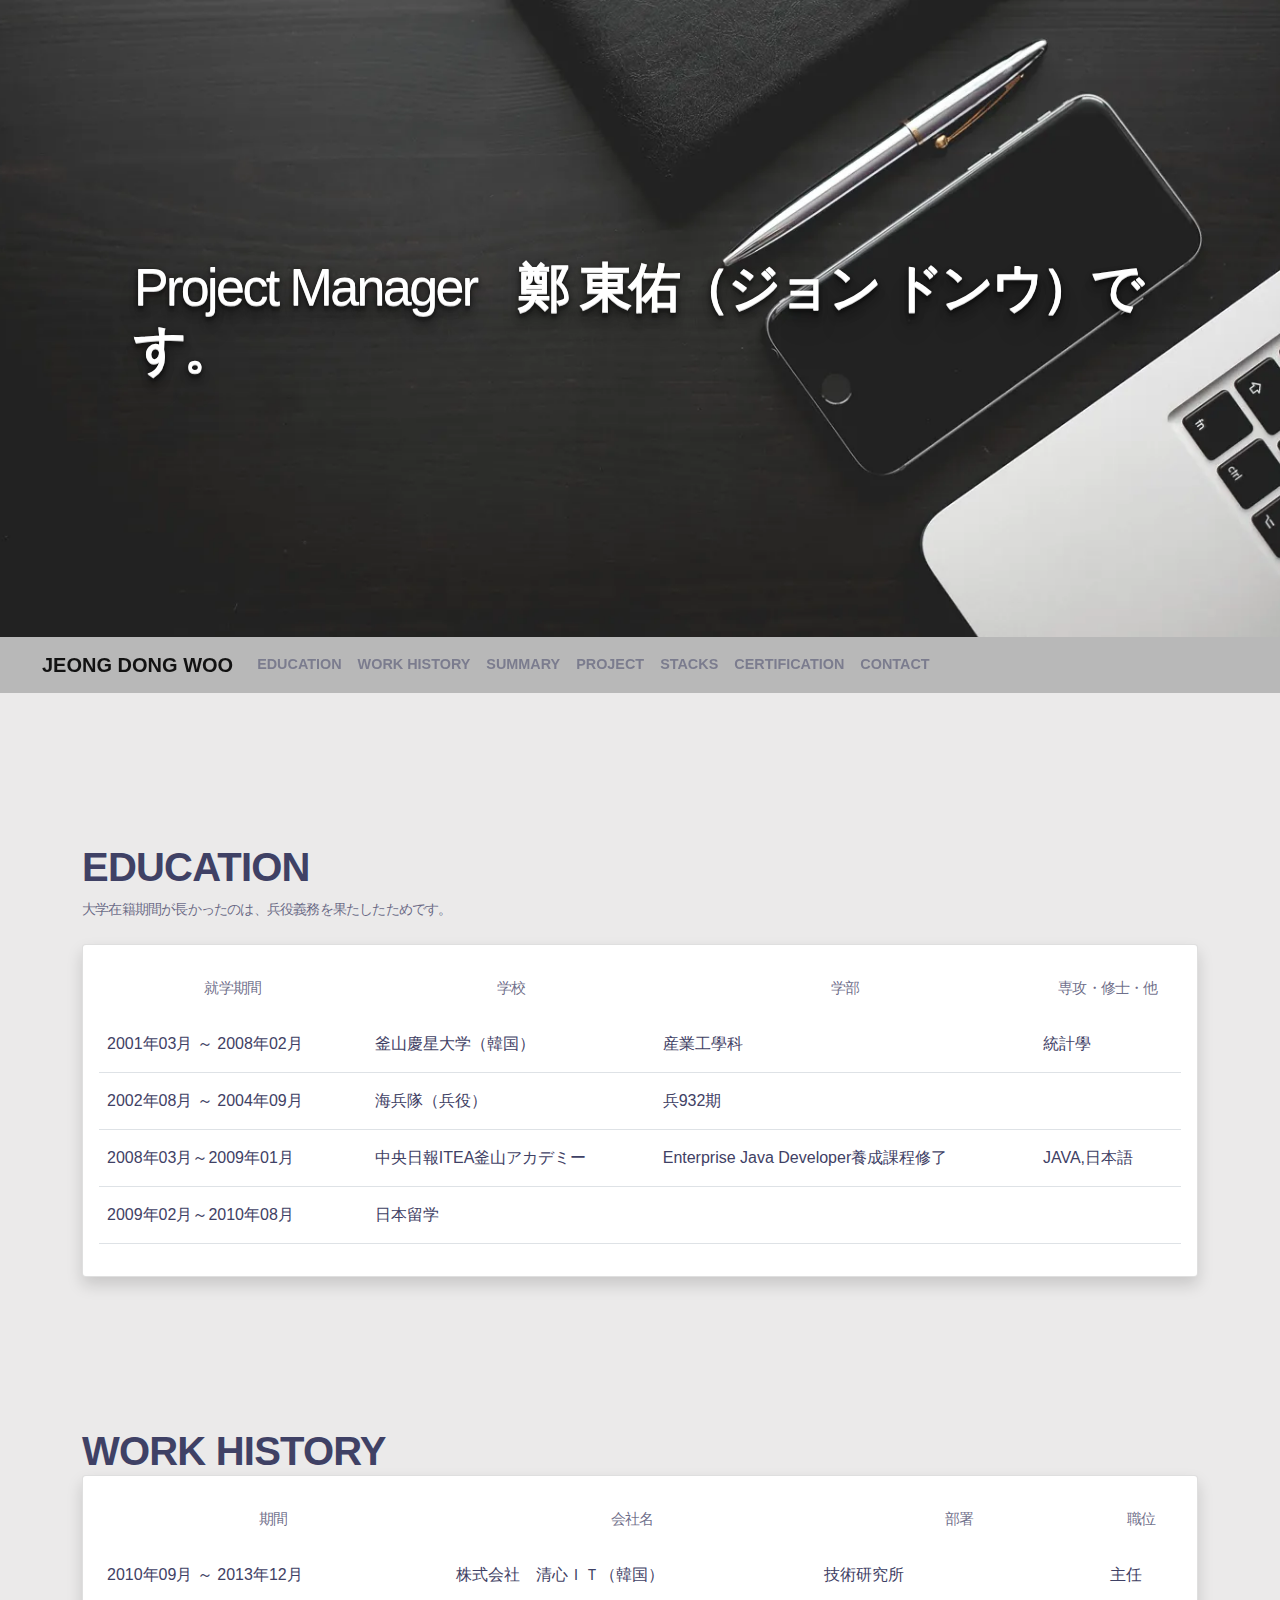
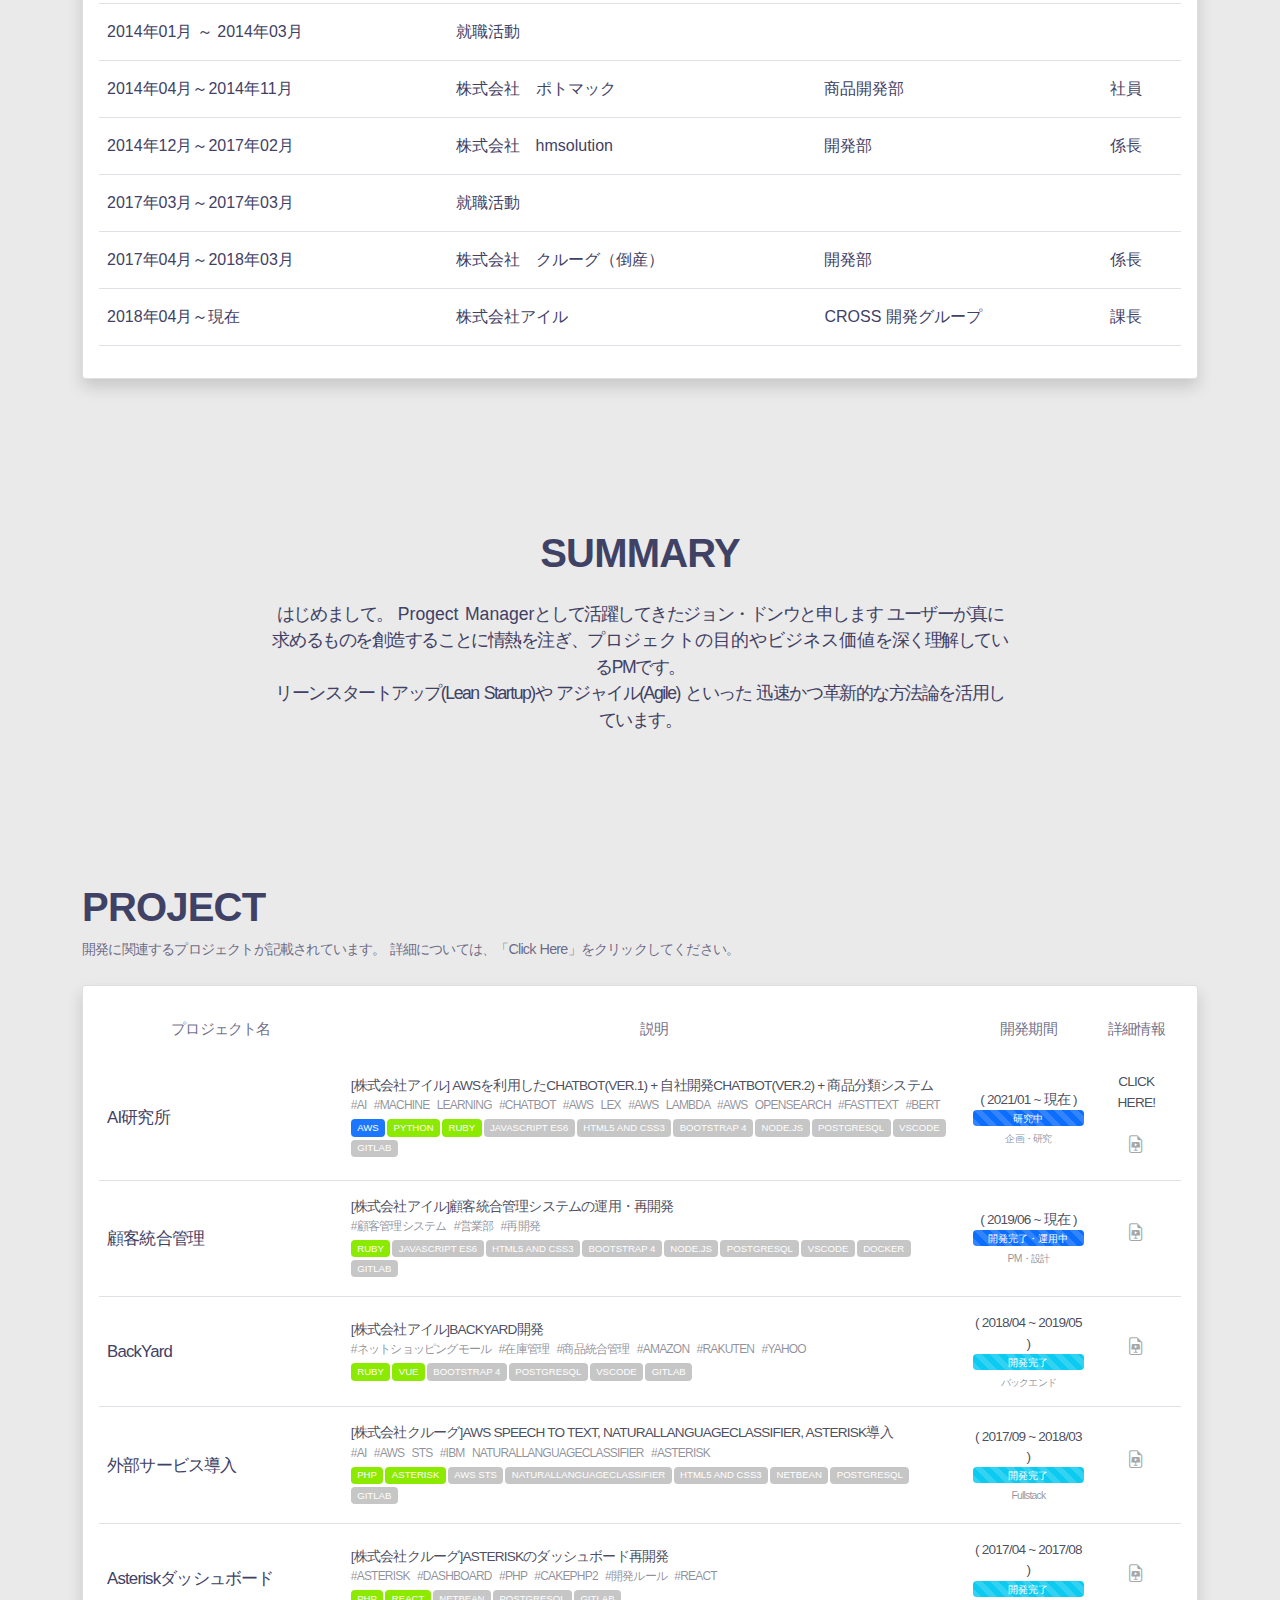
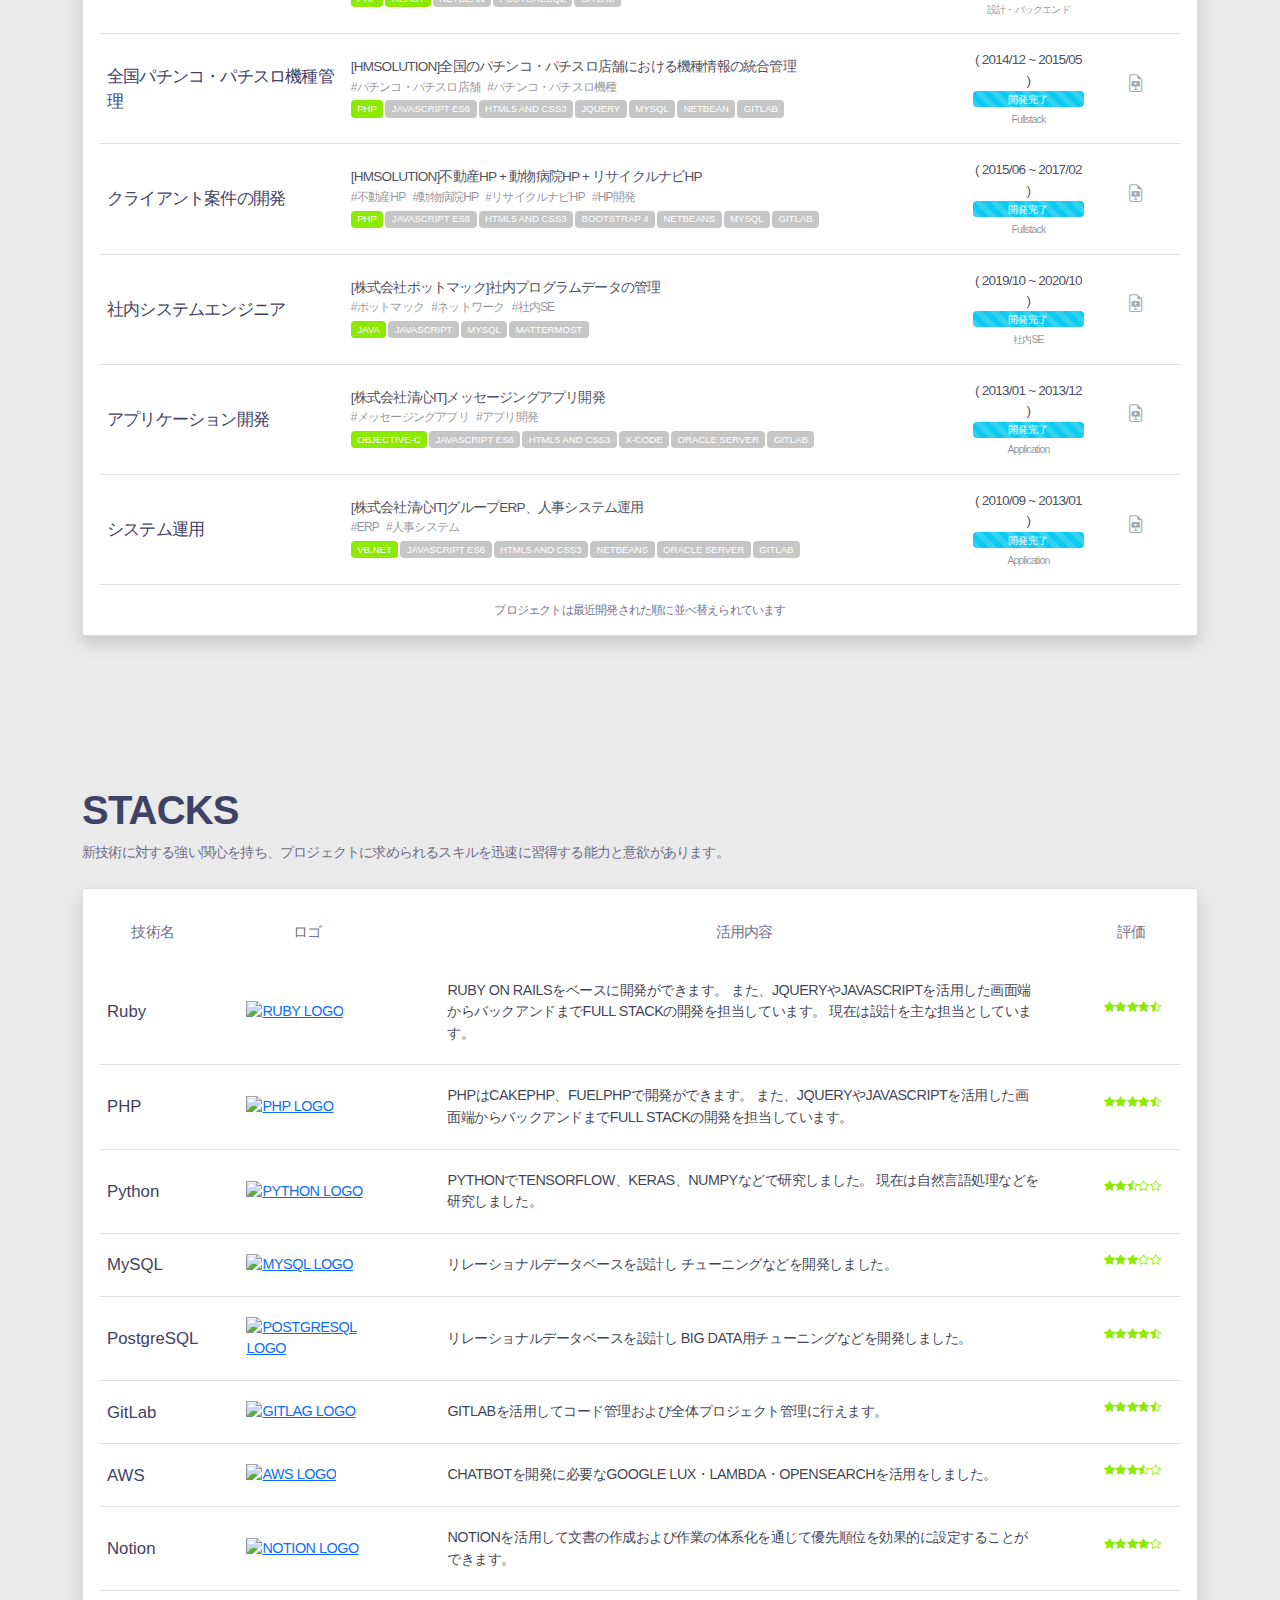
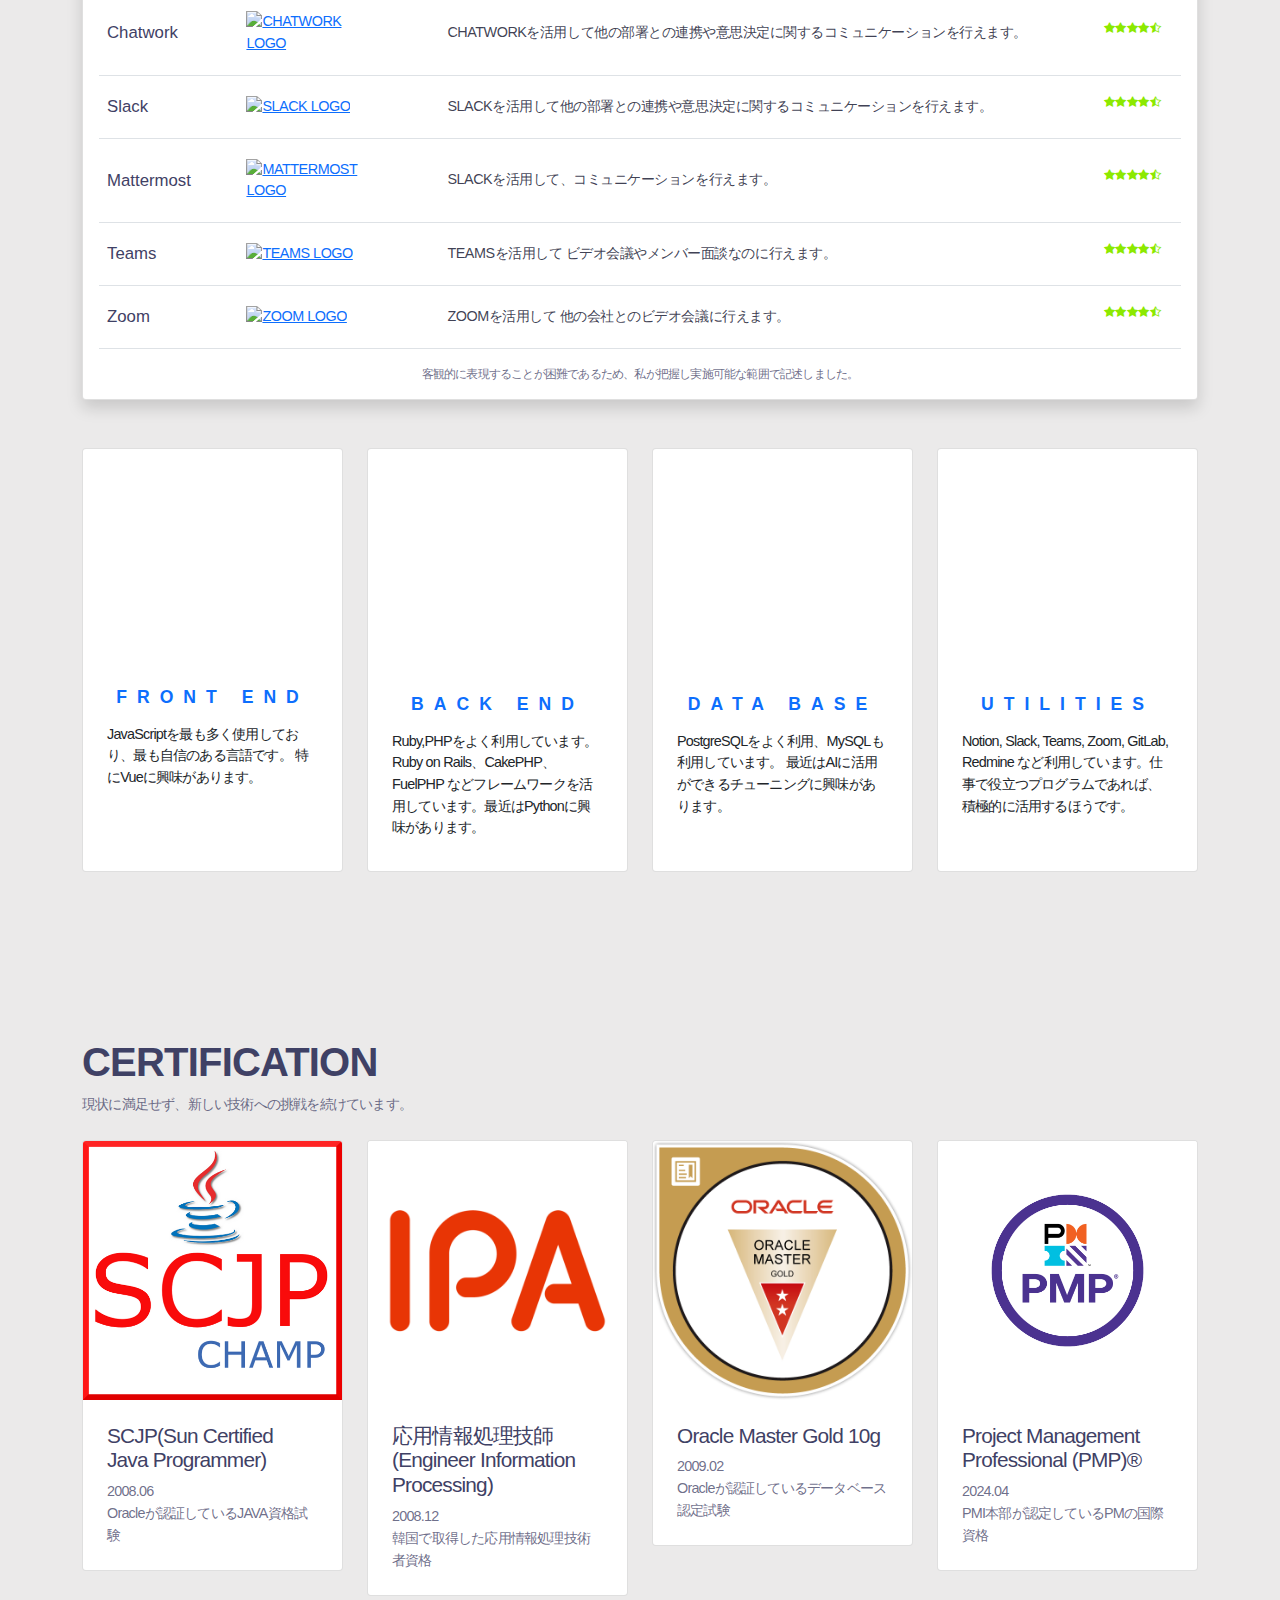
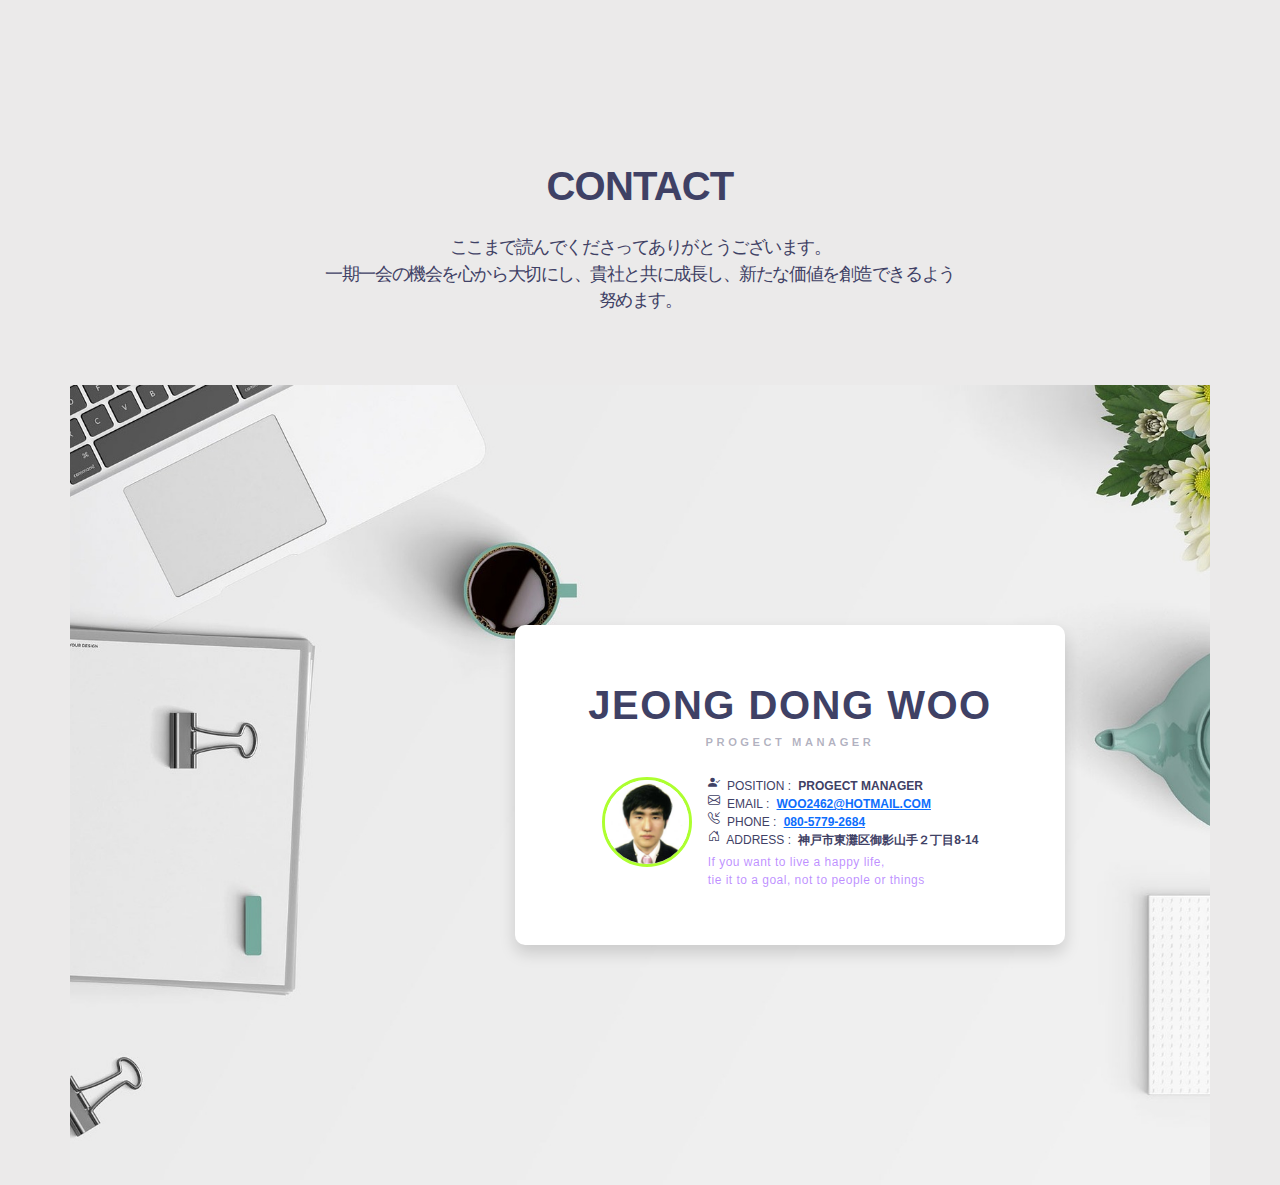
==== commit e3ad7d4d: "会社履歴追加" ====
--- a/index.html
+++ b/index.html
@@ -39,6 +39,12 @@
         <div class="collapse navbar-collapse sticky-fixed" id="navbarNav">
           <ul class="navbar-nav me-auto">
             <li class="nav-item">
+              <a class="nav-link" href="#education">Education</a>
+            </li>
+            <li class="nav-item">
+              <a class="nav-link" href="#wh">Work History</a>
+            </li>
+            <li class="nav-item">
               <a class="nav-link" href="#summary">Summary</a>
             </li>
             <li class="nav-item">
@@ -60,6 +66,210 @@
     <!-- Navbar end -->
     <!-- Main start -->
     <main>
+      <!-- Education start -->
+      <section class="container pt mt mb-5" id="education">
+        <h2 class="section-header fonsiz-xxxl fonwei-en-xxl letsp-sm text-upper color-basic">Education</h2>
+        <div class="section-desc fonsiz-sm color-basic-opac letsp-sm ws-xs mt-2 mb-4">
+          大学在籍期間が長かったのは、兵役義務を果たしたためです。
+        </div>
+        <div class="card shadow">
+          <div class="card-body">
+            <div class="table-responsive">
+              <table class="table table-hover align-middle">
+                <thead>
+                  <tr class="fonsiz-sm fonwei-kr-md letsp-sm color-basic-opac text-center vertmid">
+                    <th>就学期間</th>
+                    <th>学校</th>
+                    <th>学部</th>
+                    <th>専攻・修士・他</th>
+                  </tr>
+                </thead>
+                <tbody>
+                  <tr>
+                    <td>
+                      <span>2001年03月 ～ 2008年02月</span>
+                    </td>
+                    <td>
+                      <span>釜山慶星大学（韓国）</span>
+                    </td>
+                    <td>
+                      <span>産業工學科</span>
+                    </td>
+                    <td>
+                      <span>統計學</span>
+                    </td>
+                  </tr>
+                  <tr>
+                    <td>
+                      <span>2002年08月 ～ 2004年09月</span>
+                    </td>
+                    <td>
+                      <span>海兵隊（兵役）</span>
+                    </td>
+                    <td>
+                      <span>兵932期</span>
+                    </td>
+                    <td>
+                      <span></span>
+                    </td>
+                  </tr>
+                  <tr>
+                    <td>
+                      <span>2008年03月～2009年01月</span>
+                    </td>
+                    <td>
+                      <span>中央日報ITEA釜山アカデミー</span>
+                    </td>
+                    <td>
+                      <span>Enterprise Java Developer養成課程修了</span>
+                    </td>
+                    <td>
+                      <span>JAVA,日本語</span>
+                    </td>
+                  </tr>
+                  <tr>
+                    <td>
+                      <span>2009年02月～2010年08月</span>
+                    </td>
+                    <td>
+                      <span>日本留学</span>
+                    </td>
+                    <td>
+                      <span></span>
+                    </td>
+                    <td>
+                      <span></span>
+                    </td>
+                  </tr>
+                </tbody>
+              </table>
+            </div>
+          </div>
+        </div>
+      </section>
+
+      <!-- Education end -->
+      <!-- Main start -->
+      <section class="container pt mt mb-5" id="wh">
+        <h2 class="section-header fonsiz-xxxl fonwei-en-xxl letsp-sm text-upper color-basic">Work History</h2>
+        <div class="card shadow">
+          <div class="card-body">
+            <div class="table-responsive">
+              <table class="table table-hover align-middle">
+                <thead>
+                  <tr class="fonsiz-sm fonwei-kr-md letsp-sm color-basic-opac text-center vertmid">
+                    <th>期間</th>
+                    <th>会社名</th>
+                    <th>部署</th>
+                    <th>職位</th>
+                  </tr>
+                </thead>
+                <tbody>
+                  <tr>
+                    <td>
+                      <span>2010年09月 ～ 2013年12月</span>
+                    </td>
+                    <td>
+                      <span>株式会社　清心ＩＴ（韓国）</span>
+                    </td>
+                    <td>
+                      <span>技術研究所</span>
+                    </td>
+                    <td>
+                      <span>主任</span>
+                    </td>
+                  </tr>
+                  <tr>
+                    <td>
+                      <span>2014年01月 ～ 2014年03月</span>
+                    </td>
+                    <td>
+                      <span>就職活動</span>
+                    </td>
+                    <td>
+                      <span></span>
+                    </td>
+                    <td>
+                      <span></span>
+                    </td>
+                  </tr>
+                  <tr>
+                    <td>
+                      <span>2014年04月～2014年11月</span>
+                    </td>
+                    <td>
+                      <span>株式会社　ポトマック</span>
+                    </td>
+                    <td>
+                      <span>商品開発部</span>
+                    </td>
+                    <td>
+                      <span>社員</span>
+                    </td>
+                  </tr>
+                  <tr>
+                    <td>
+                      <span>2014年12月～2017年02月</span>
+                    </td>
+                    <td>
+                      <span>株式会社　hmsolution</span>
+                    </td>
+                    <td>
+                      <span>開発部</span>
+                    </td>
+                    <td>
+                      <span>係長</span>
+                    </td>
+                  </tr>
+                  <tr>
+                    <td>
+                      <span>2017年03月～2017年03月</span>
+                    </td>
+                    <td>
+                      <span>就職活動</span>
+                    </td>
+                    <td>
+                      <span></span>
+                    </td>
+                    <td>
+                      <span></span>
+                    </td>
+                  </tr>
+                  <tr>
+                    <td>
+                      <span>2017年04月～2018年03月</span>
+                    </td>
+                    <td>
+                      <span>株式会社　クルーグ（倒産）</span>
+                    </td>
+                    <td>
+                      <span>開発部</span>
+                    </td>
+                    <td>
+                      <span>係長</span>
+                    </td>
+                  </tr>
+                  <tr>
+                    <td>
+                      <span>2018年04月～現在</span>
+                    </td>
+                    <td>
+                      <span>株式会社アイル</span>
+                    </td>
+                    <td>
+                      <span>CROSS 開発グループ</span>
+                    </td>
+                    <td>
+                      <span>課長</span>
+                    </td>
+                  </tr>
+                </tbody>
+              </table>
+            </div>
+          </div>
+        </div>
+      </section>
+      <!-- Education end -->
       <!-- Summary start -->
       <section class="container pt mt" id="summary">
         <div class="row">
@@ -994,6 +1204,7 @@
           </div>
         </div>
       </section>
+
       <section class="container pt mt" id="certification">
         <h2 class="section-header fonsiz-xxxl fonwei-en-xxl letsp-sm text-upper color-basic">Certification</h2>
         <div class="section-desc fonsiz-sm color-basic-opac letsp-sm ws-xs mt-2 mb-4">
@@ -1098,6 +1309,13 @@
                         <strong>080-5779-2684</strong>
                       </a>
                     </span>
+                    <li>
+                      <span>
+                        <i class="bi bi-house-door"></i>
+                        Address :
+                          <strong>神戸市東灘区御影山手２丁目8-14</strong>
+                      </span>
+                    </li>
                   </li>
                 </ul>
                 <div class="contact-desc">
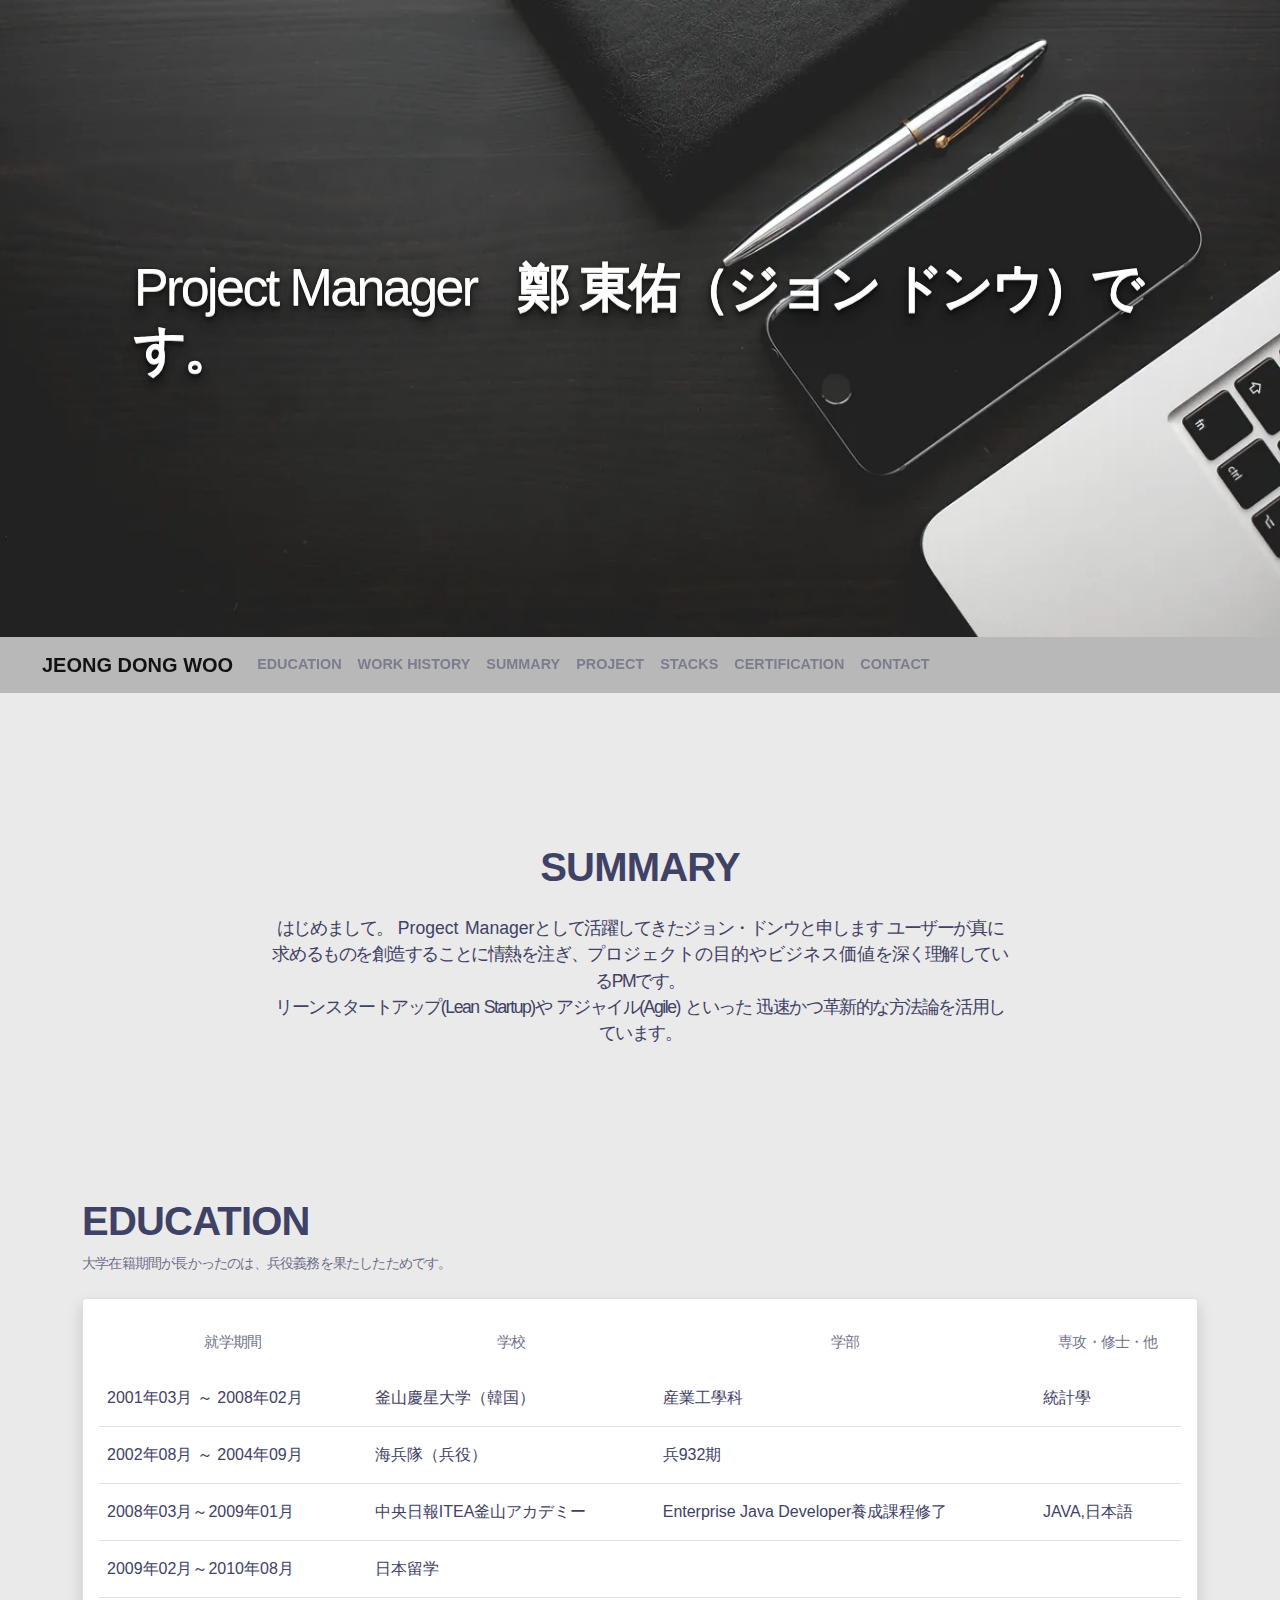
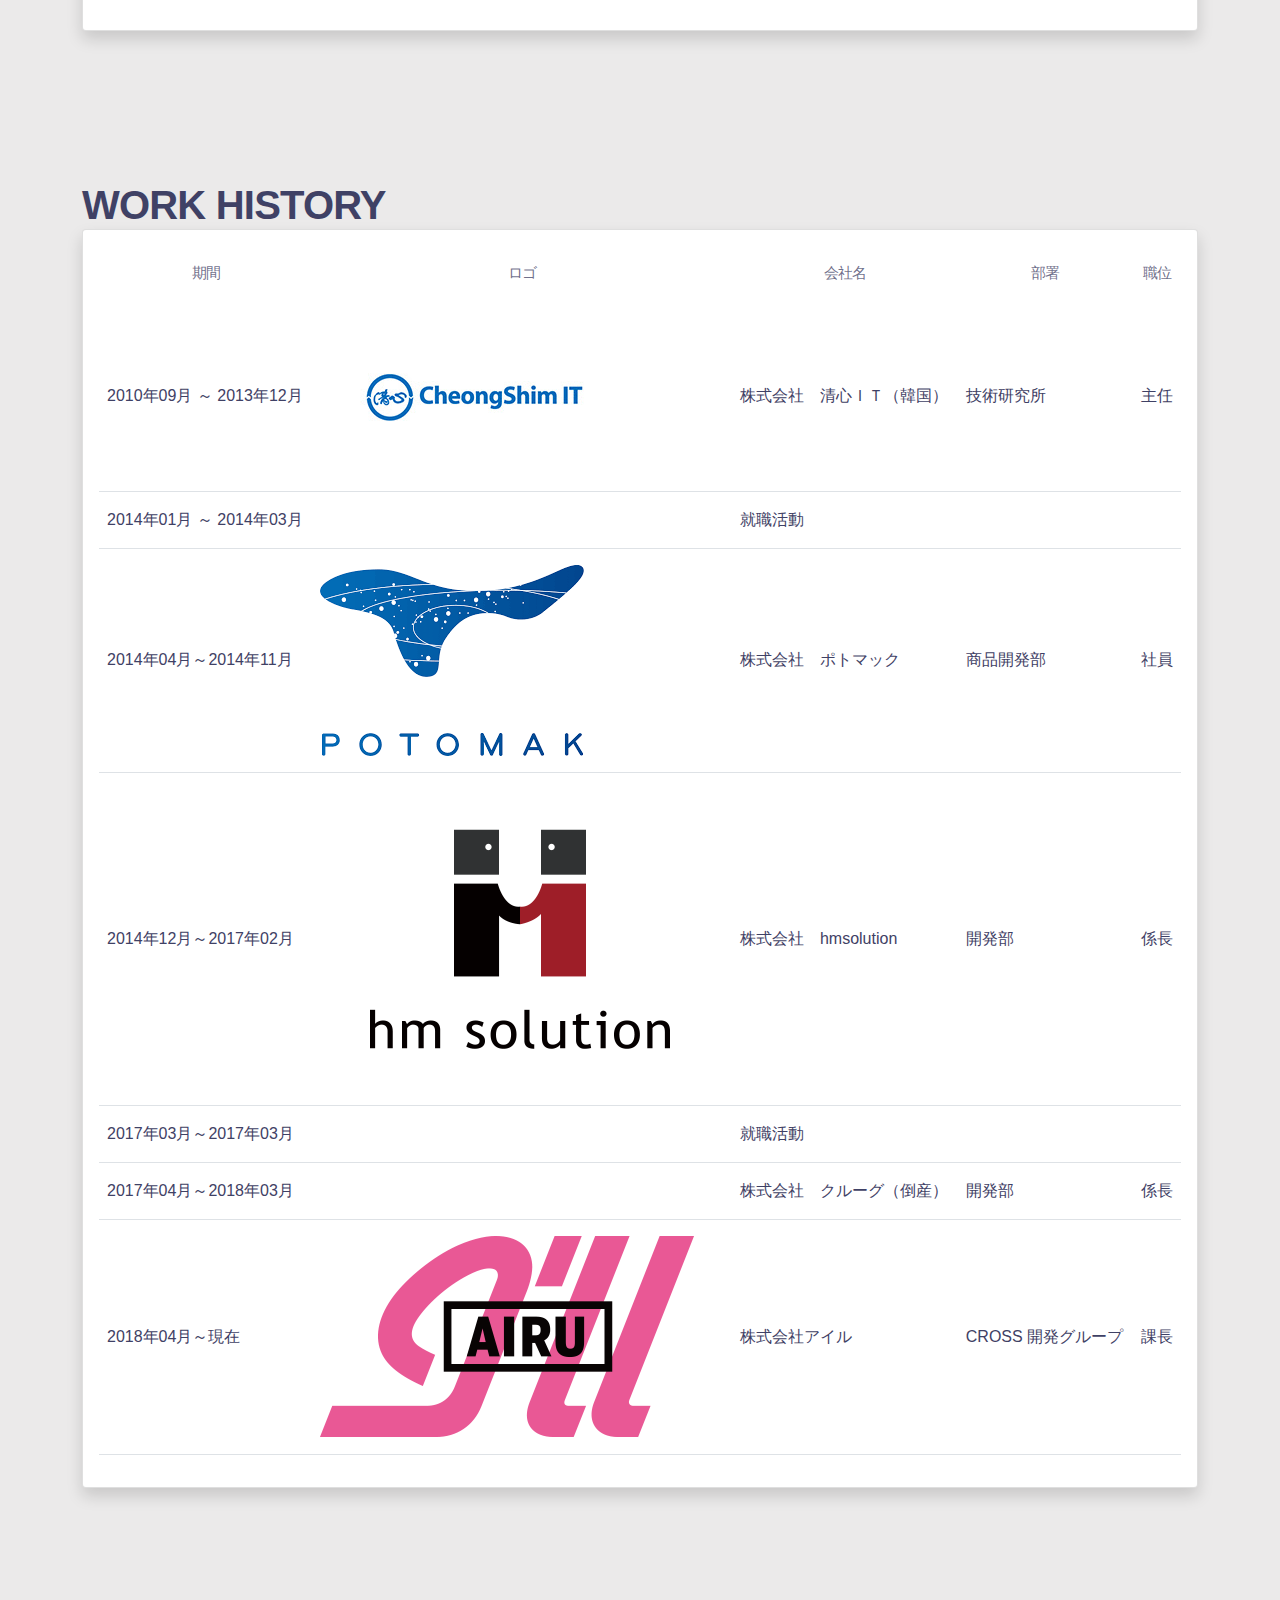
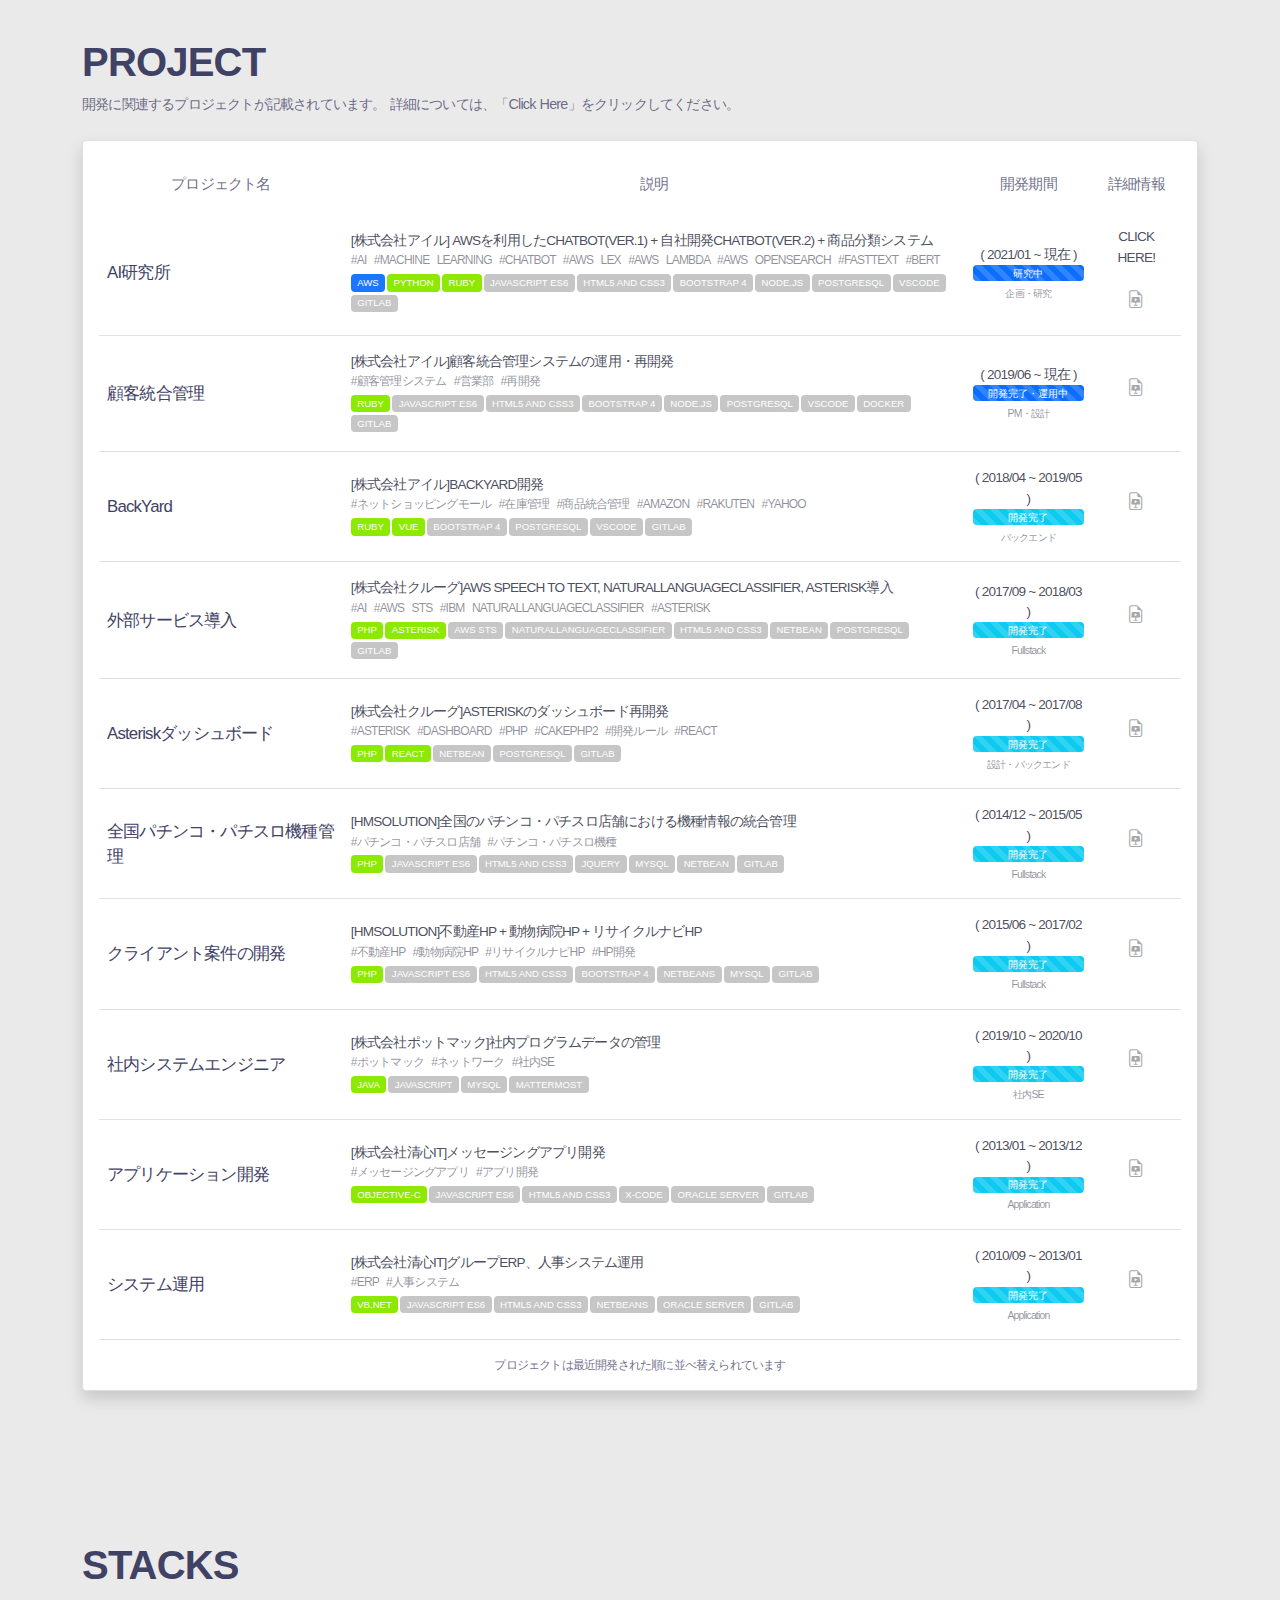
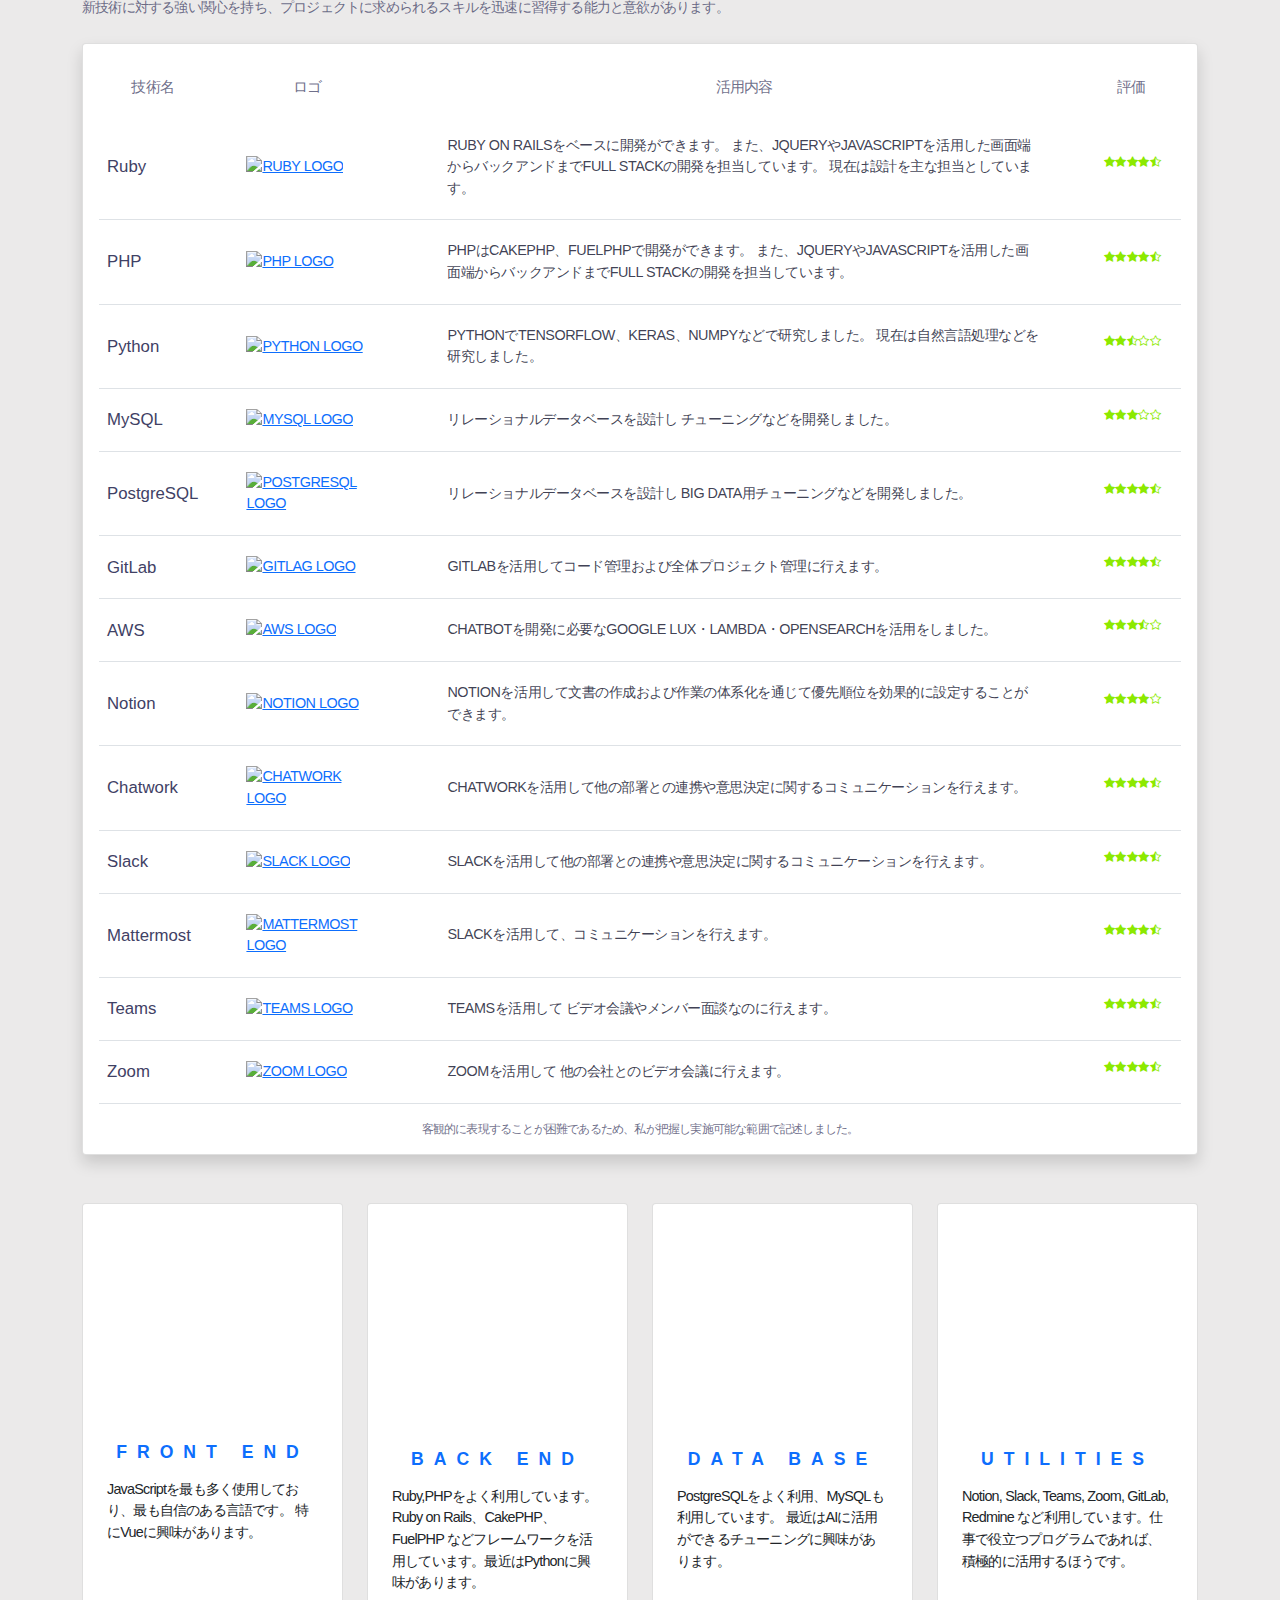
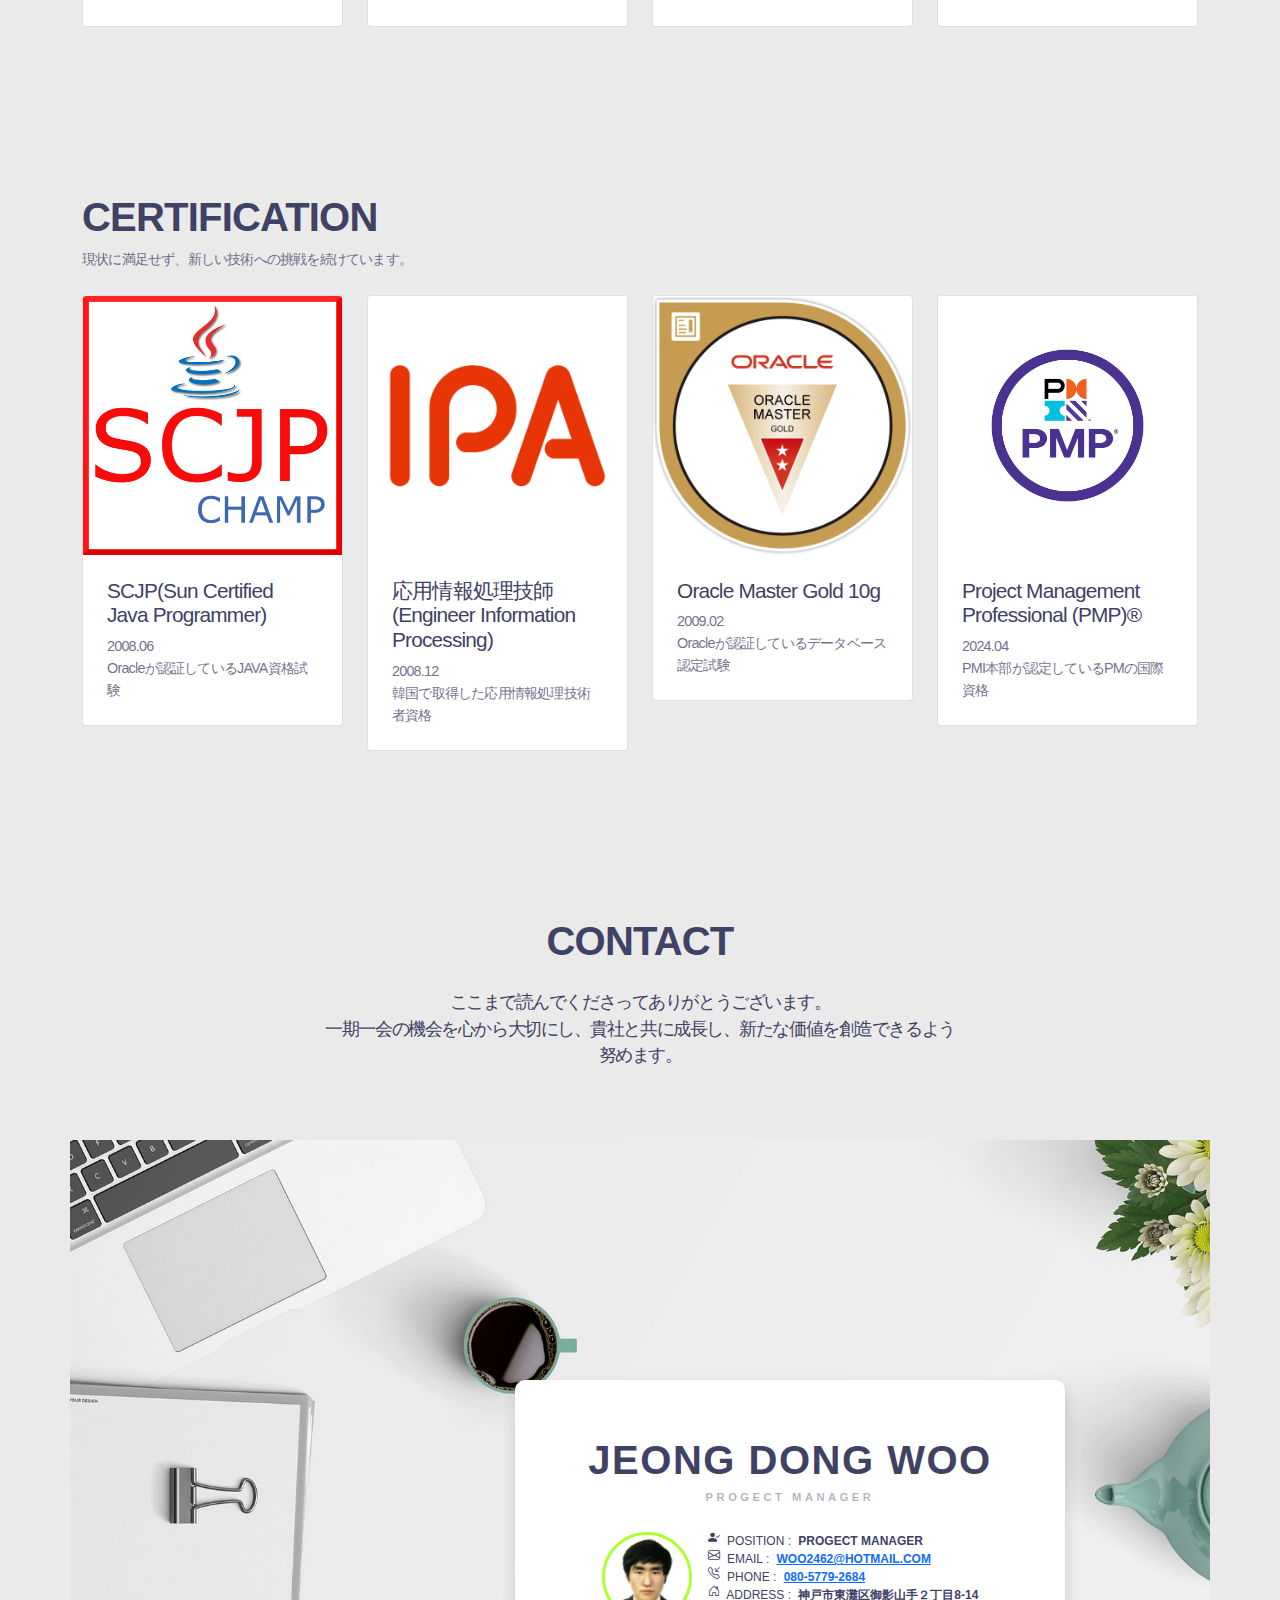
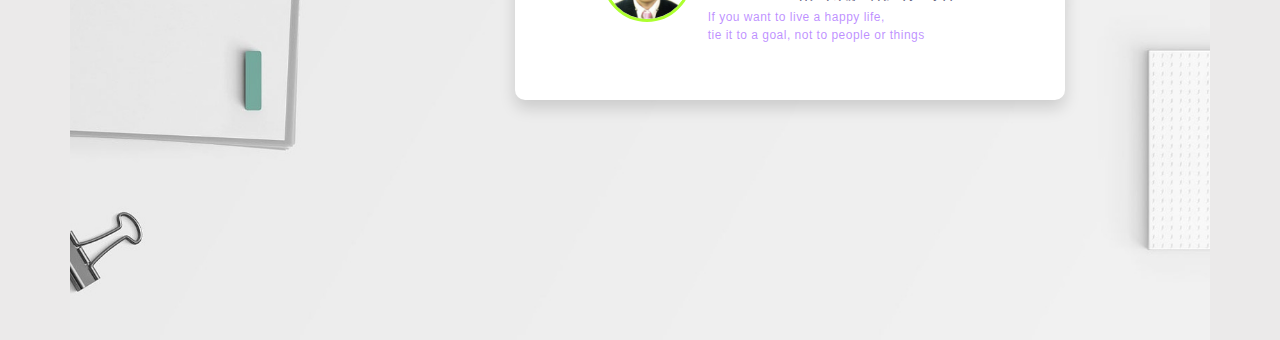
==== commit 163a7948: "add the work history logo ver1" ====
--- a/index.html
+++ b/index.html
@@ -66,6 +66,22 @@
     <!-- Navbar end -->
     <!-- Main start -->
     <main>
+      <!-- Summary start -->
+      <section class="container pt mt" id="summary">
+        <div class="row">
+          <div class="col-lg-8 mx-auto text-center">
+            <h2 class="section-header fonsiz-xxxl fonwei-en-xxl letsp-sm text-upper color-basic">Summary</h2>
+            <p class="color-basic fonsiz-xl fonwei-kr-xs letsp-xs ws-sm mt-4">
+              はじめまして。 <span class="fonwei-en-xl letsp-md">Progect Manager</span>として活躍してきたジョン・ドンウと申します
+              ユーザーが真に求めるものを創造することに情熱を注ぎ、<span class="fonwei-en-xl letsp-md">プロジェクトの目的やビジネス価値</span>を深く理解しているPMです。</br>
+              <span class="fonwei-kr-md">リーンスタートアップ(Lean Startup)</span>や
+              <span class="fonwei-kr-md">アジャイル(Agile)</span> といった
+              <span class="fonwei-kr-md">迅速かつ革新的な方法論</span>を活用しています。
+            </p>
+          </div>
+        </div>
+      </section>
+      <!-- Summary 끝 -->
       <!-- Education start -->
       <section class="container pt mt mb-5" id="education">
         <h2 class="section-header fonsiz-xxxl fonwei-en-xxl letsp-sm text-upper color-basic">Education</h2>
@@ -159,6 +175,7 @@
                 <thead>
                   <tr class="fonsiz-sm fonwei-kr-md letsp-sm color-basic-opac text-center vertmid">
                     <th>期間</th>
+                    <th>ロゴ</th>
                     <th>会社名</th>
                     <th>部署</th>
                     <th>職位</th>
@@ -170,6 +187,11 @@
                       <span>2010年09月 ～ 2013年12月</span>
                     </td>
                     <td>
+                      <a href="http://www.cheongshimit.com/">
+                        <img src="./assets/img/cheongshimIt.jpg" alt="cheongshim Logo" />
+                      </a>
+                    </td>
+                    <td>
                       <span>株式会社　清心ＩＴ（韓国）</span>
                     </td>
                     <td>
@@ -184,6 +206,9 @@
                       <span>2014年01月 ～ 2014年03月</span>
                     </td>
                     <td>
+                      
+                    </td>
+                    <td>
                       <span>就職活動</span>
                     </td>
                     <td>
@@ -198,6 +223,11 @@
                       <span>2014年04月～2014年11月</span>
                     </td>
                     <td>
+                      <a href="https://www.potomak.co.jp/">
+                        <img src= "./assets/img/potomak.png" alt="potomak Logo" />
+                      </a>
+                    </td>
+                    <td>
                       <span>株式会社　ポトマック</span>
                     </td>
                     <td>
@@ -212,6 +242,11 @@
                       <span>2014年12月～2017年02月</span>
                     </td>
                     <td>
+                      <a href="https://hm-solution.co.jp/">
+                        <img src="./assets/img/hm.png" alt="hmsolution Logo" />
+                      </a>
+                    </td>
+                    <td>
                       <span>株式会社　hmsolution</span>
                     </td>
                     <td>
@@ -226,6 +261,9 @@
                       <span>2017年03月～2017年03月</span>
                     </td>
                     <td>
+                      
+                    </td>
+                    <td>
                       <span>就職活動</span>
                     </td>
                     <td>
@@ -240,6 +278,8 @@
                       <span>2017年04月～2018年03月</span>
                     </td>
                     <td>
+                    </td>
+                    <td>
                       <span>株式会社　クルーグ（倒産）</span>
                     </td>
                     <td>
@@ -252,6 +292,11 @@
                   <tr>
                     <td>
                       <span>2018年04月～現在</span>
+                    </td>
+                    <td>
+                      <a href="https://www.ill.co.jp/">
+                        <img src="./assets/img/logo_ill.png" alt="ill Logo" />
+                      </a>
                     </td>
                     <td>
                       <span>株式会社アイル</span>
@@ -270,22 +315,7 @@
         </div>
       </section>
       <!-- Education end -->
-      <!-- Summary start -->
-      <section class="container pt mt" id="summary">
-        <div class="row">
-          <div class="col-lg-8 mx-auto text-center">
-            <h2 class="section-header fonsiz-xxxl fonwei-en-xxl letsp-sm text-upper color-basic">Summary</h2>
-            <p class="color-basic fonsiz-xl fonwei-kr-xs letsp-xs ws-sm mt-4">
-              はじめまして。 <span class="fonwei-en-xl letsp-md">Progect Manager</span>として活躍してきたジョン・ドンウと申します
-              ユーザーが真に求めるものを創造することに情熱を注ぎ、<span class="fonwei-en-xl letsp-md">プロジェクトの目的やビジネス価値</span>を深く理解しているPMです。</br>
-              <span class="fonwei-kr-md">リーンスタートアップ(Lean Startup)</span>や
-              <span class="fonwei-kr-md">アジャイル(Agile)</span> といった
-              <span class="fonwei-kr-md">迅速かつ革新的な方法論</span>を活用しています。
-            </p>
-          </div>
-        </div>
-      </section>
-      <!-- Summary 끝 -->
+
       <!-- Project 시작 -->
       <section class="container pt mt" id="project">
         <h2 class="section-header fonsiz-xxxl fonwei-en-xxl letsp-sm text-upper color-basic">Project</h2>
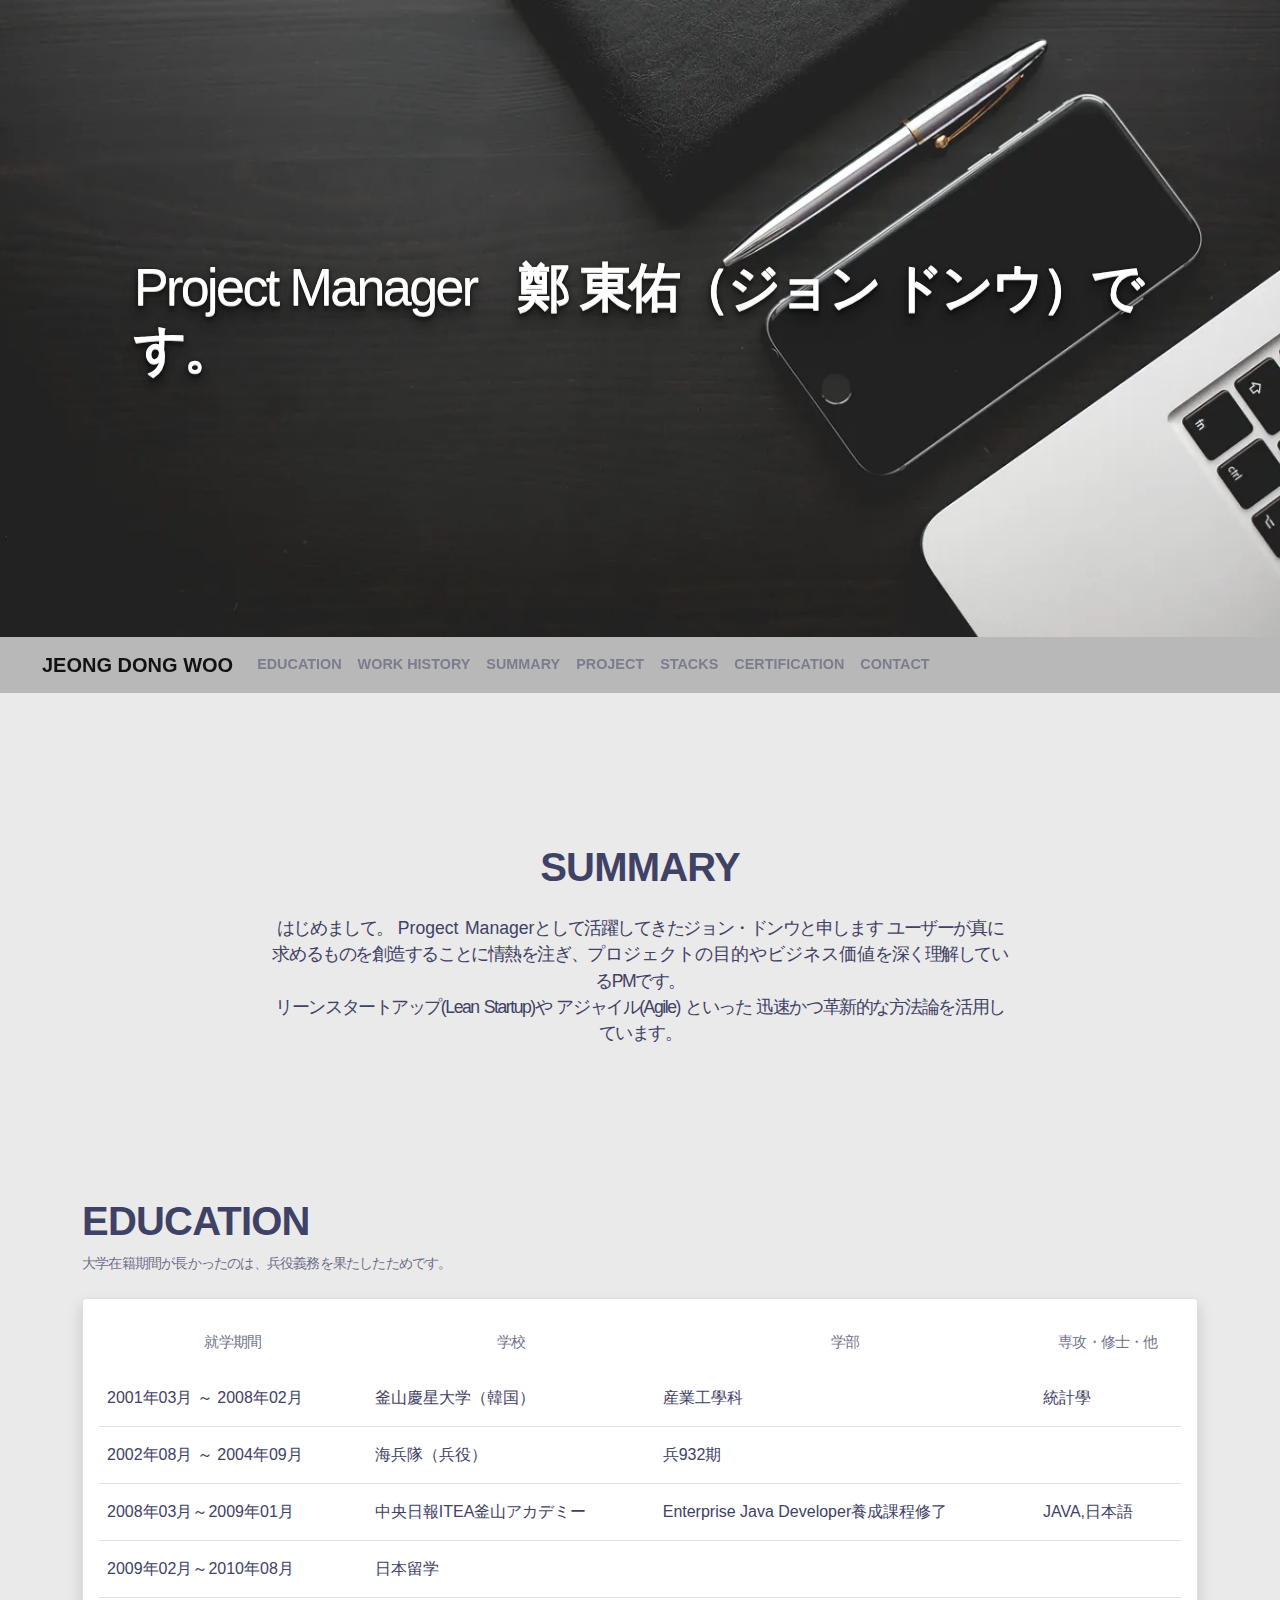
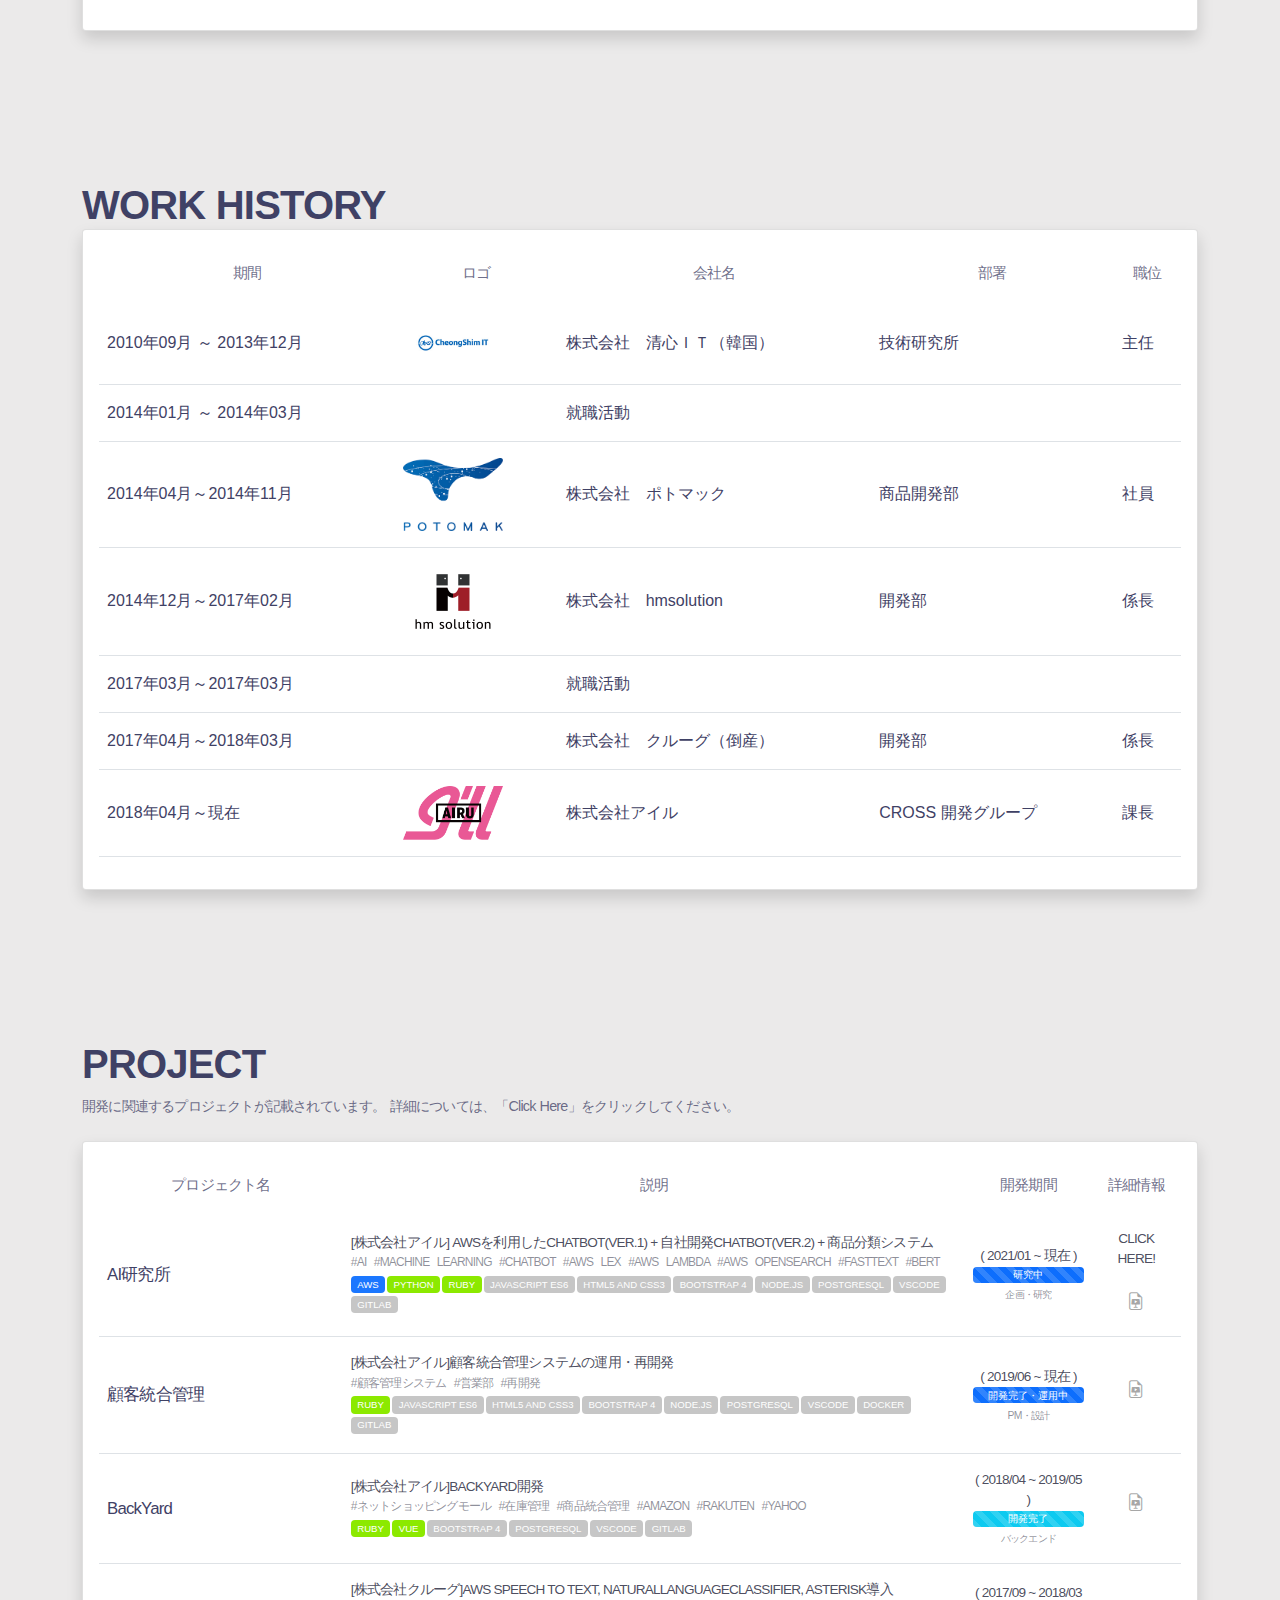
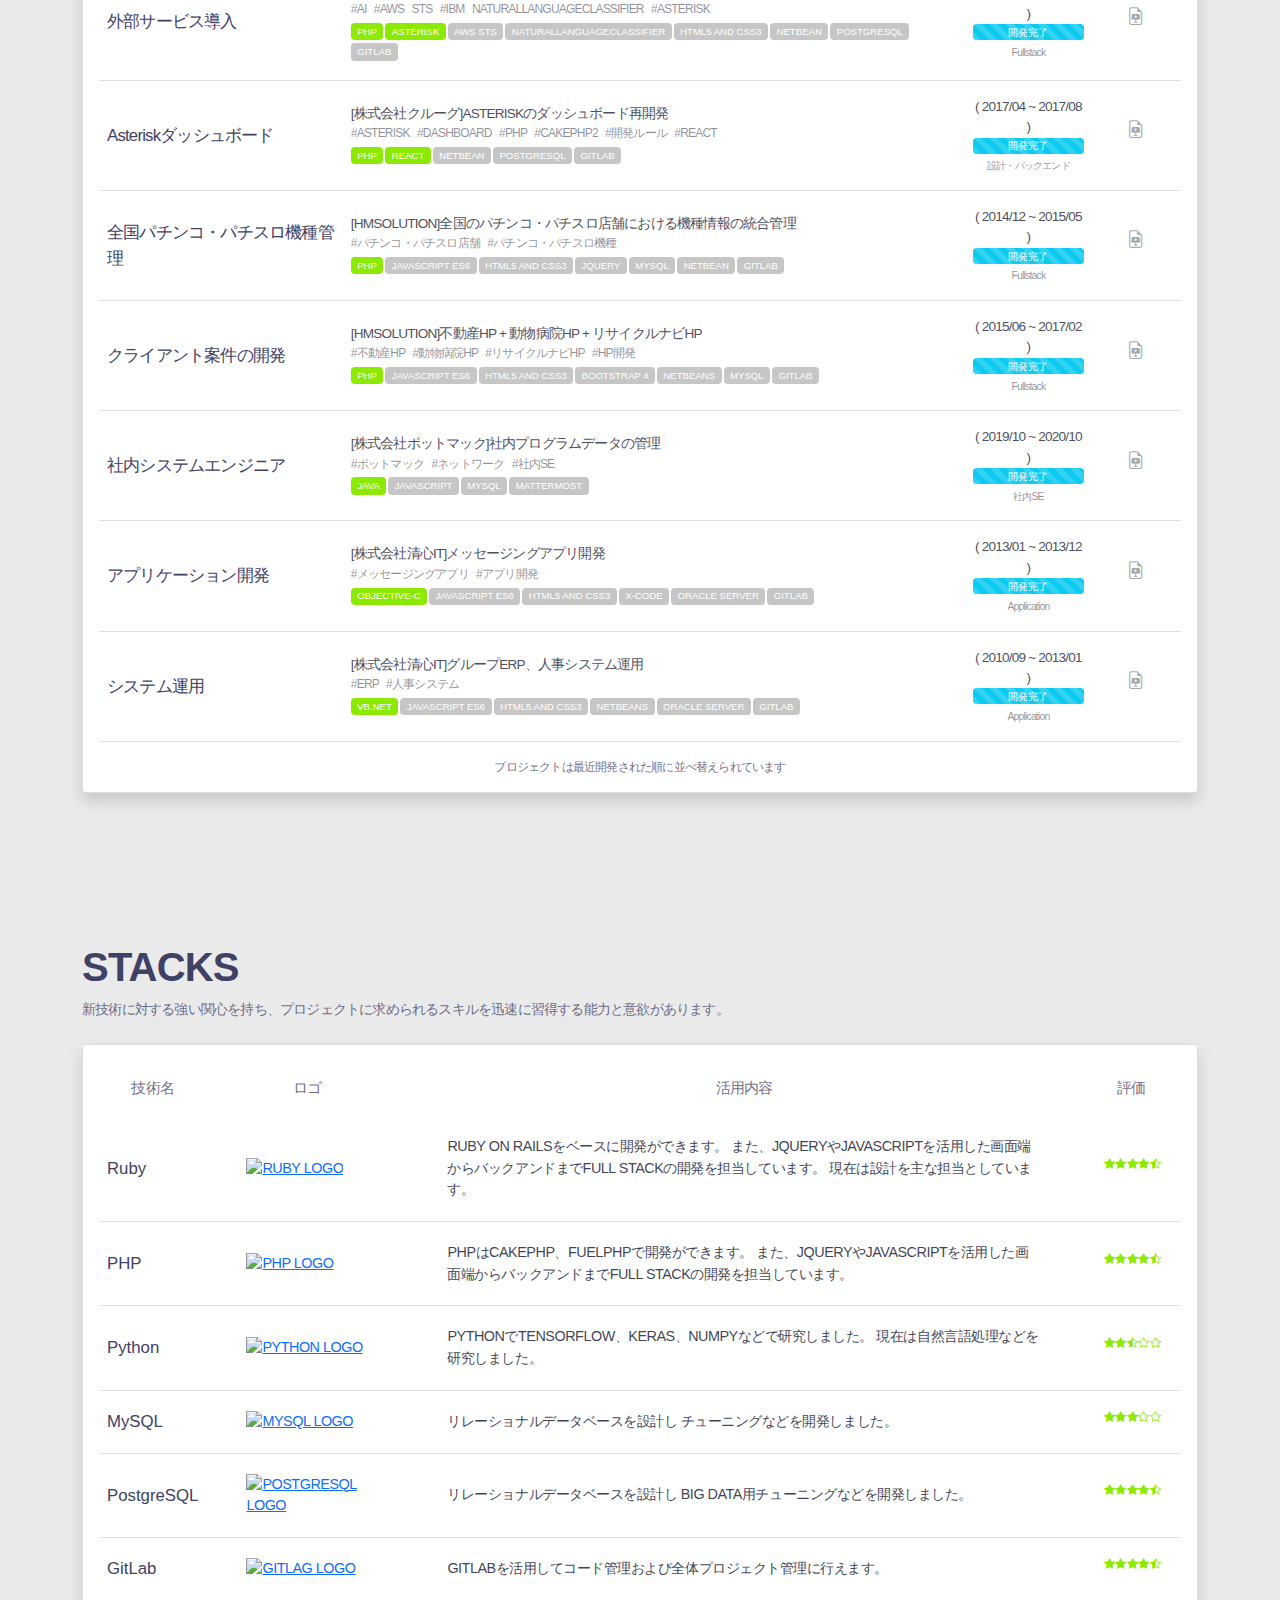
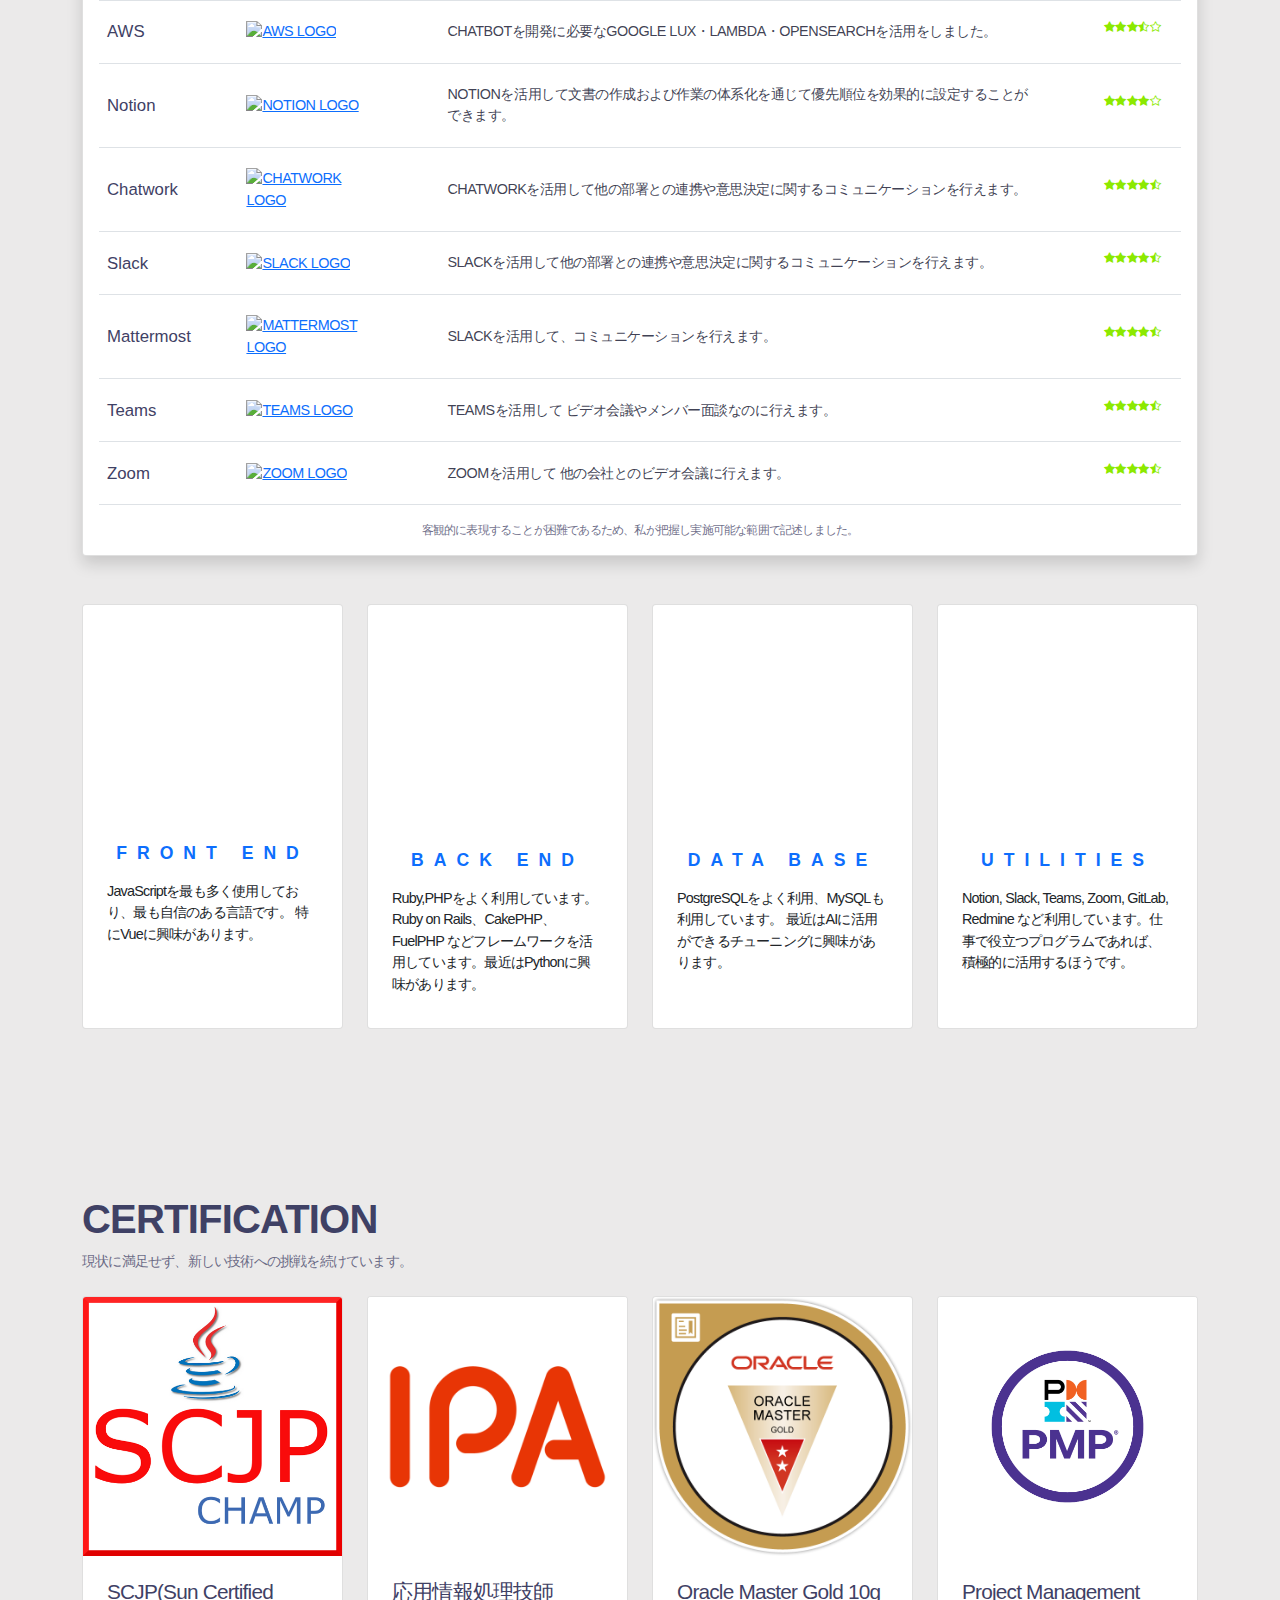
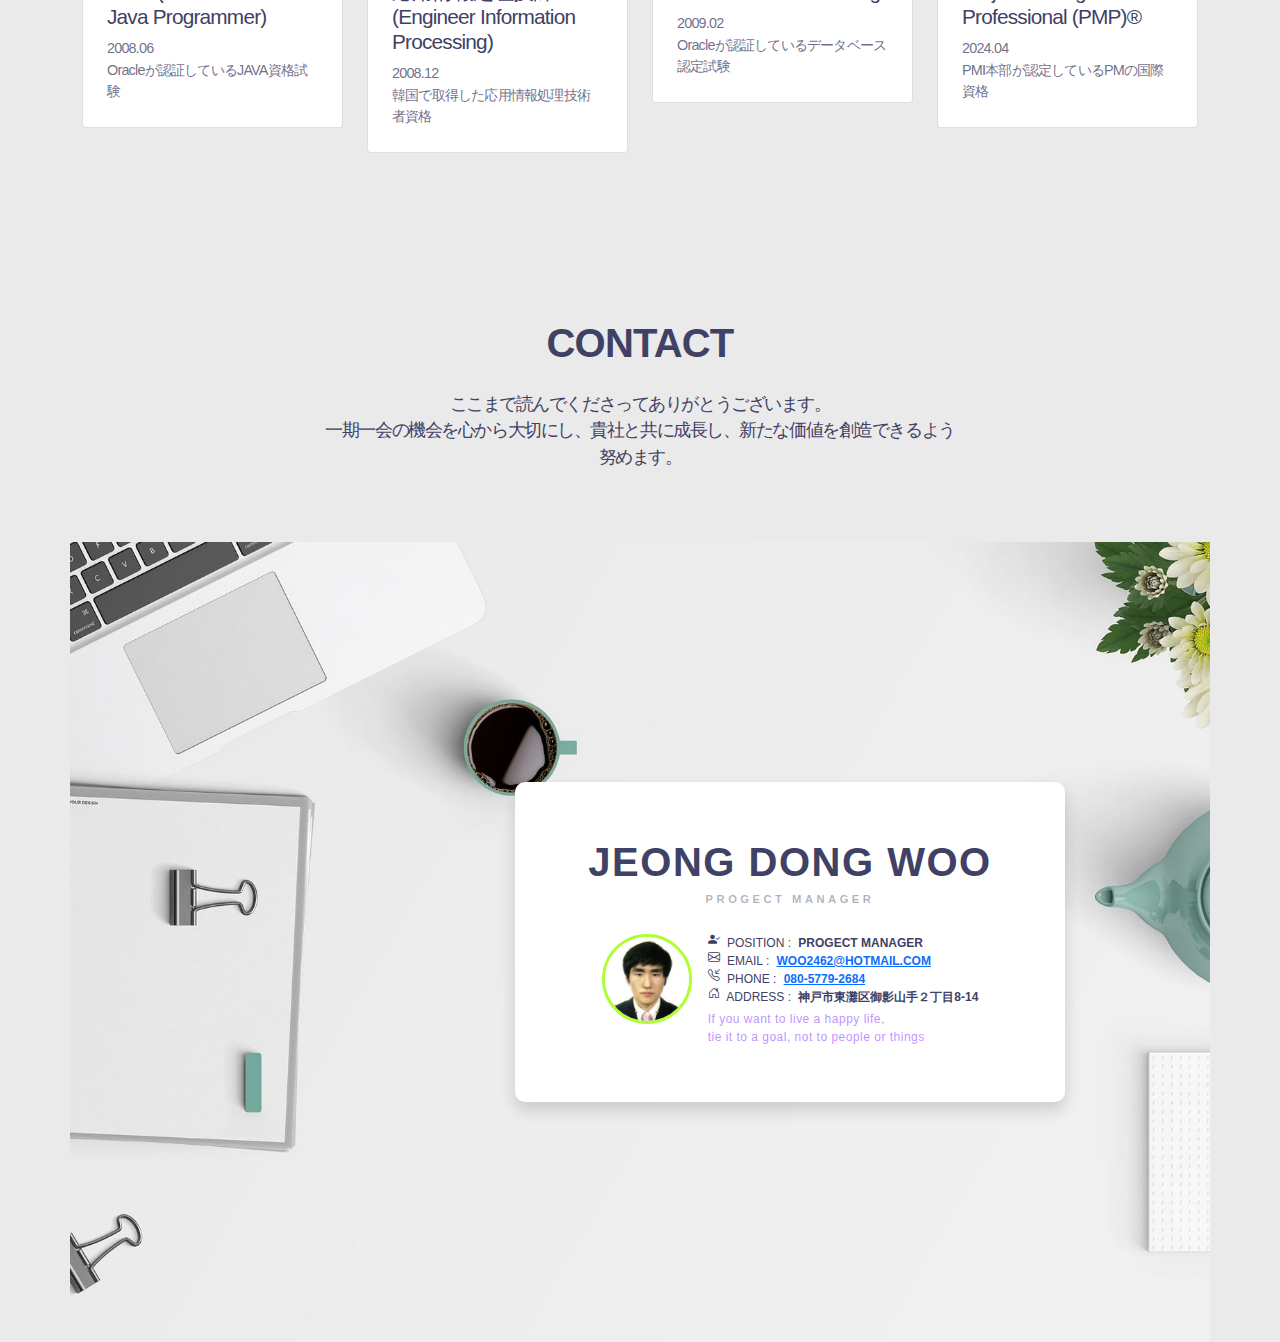
==== commit f758a152: "edit log image size" ====
--- a/index.html
+++ b/index.html
@@ -188,7 +188,7 @@
                     </td>
                     <td>
                       <a href="http://www.cheongshimit.com/">
-                        <img src="./assets/img/cheongshimIt.jpg" alt="cheongshim Logo" />
+                        <img src="./assets/img/cheongshimIt.jpg" width="100" alt="cheongshim Logo" />
                       </a>
                     </td>
                     <td>
@@ -224,7 +224,7 @@
                     </td>
                     <td>
                       <a href="https://www.potomak.co.jp/">
-                        <img src= "./assets/img/potomak.png" alt="potomak Logo" />
+                        <img src= "./assets/img/potomak.png" width="100" alt="potomak Logo" />
                       </a>
                     </td>
                     <td>
@@ -243,7 +243,7 @@
                     </td>
                     <td>
                       <a href="https://hm-solution.co.jp/">
-                        <img src="./assets/img/hm.png" alt="hmsolution Logo" />
+                        <img src="./assets/img/hm.png" width="100" alt="hmsolution Logo" />
                       </a>
                     </td>
                     <td>
@@ -295,7 +295,7 @@
                     </td>
                     <td>
                       <a href="https://www.ill.co.jp/">
-                        <img src="./assets/img/logo_ill.png" alt="ill Logo" />
+                        <img src="./assets/img/logo_ill.png" width="100" alt="ill Logo" />
                       </a>
                     </td>
                     <td>
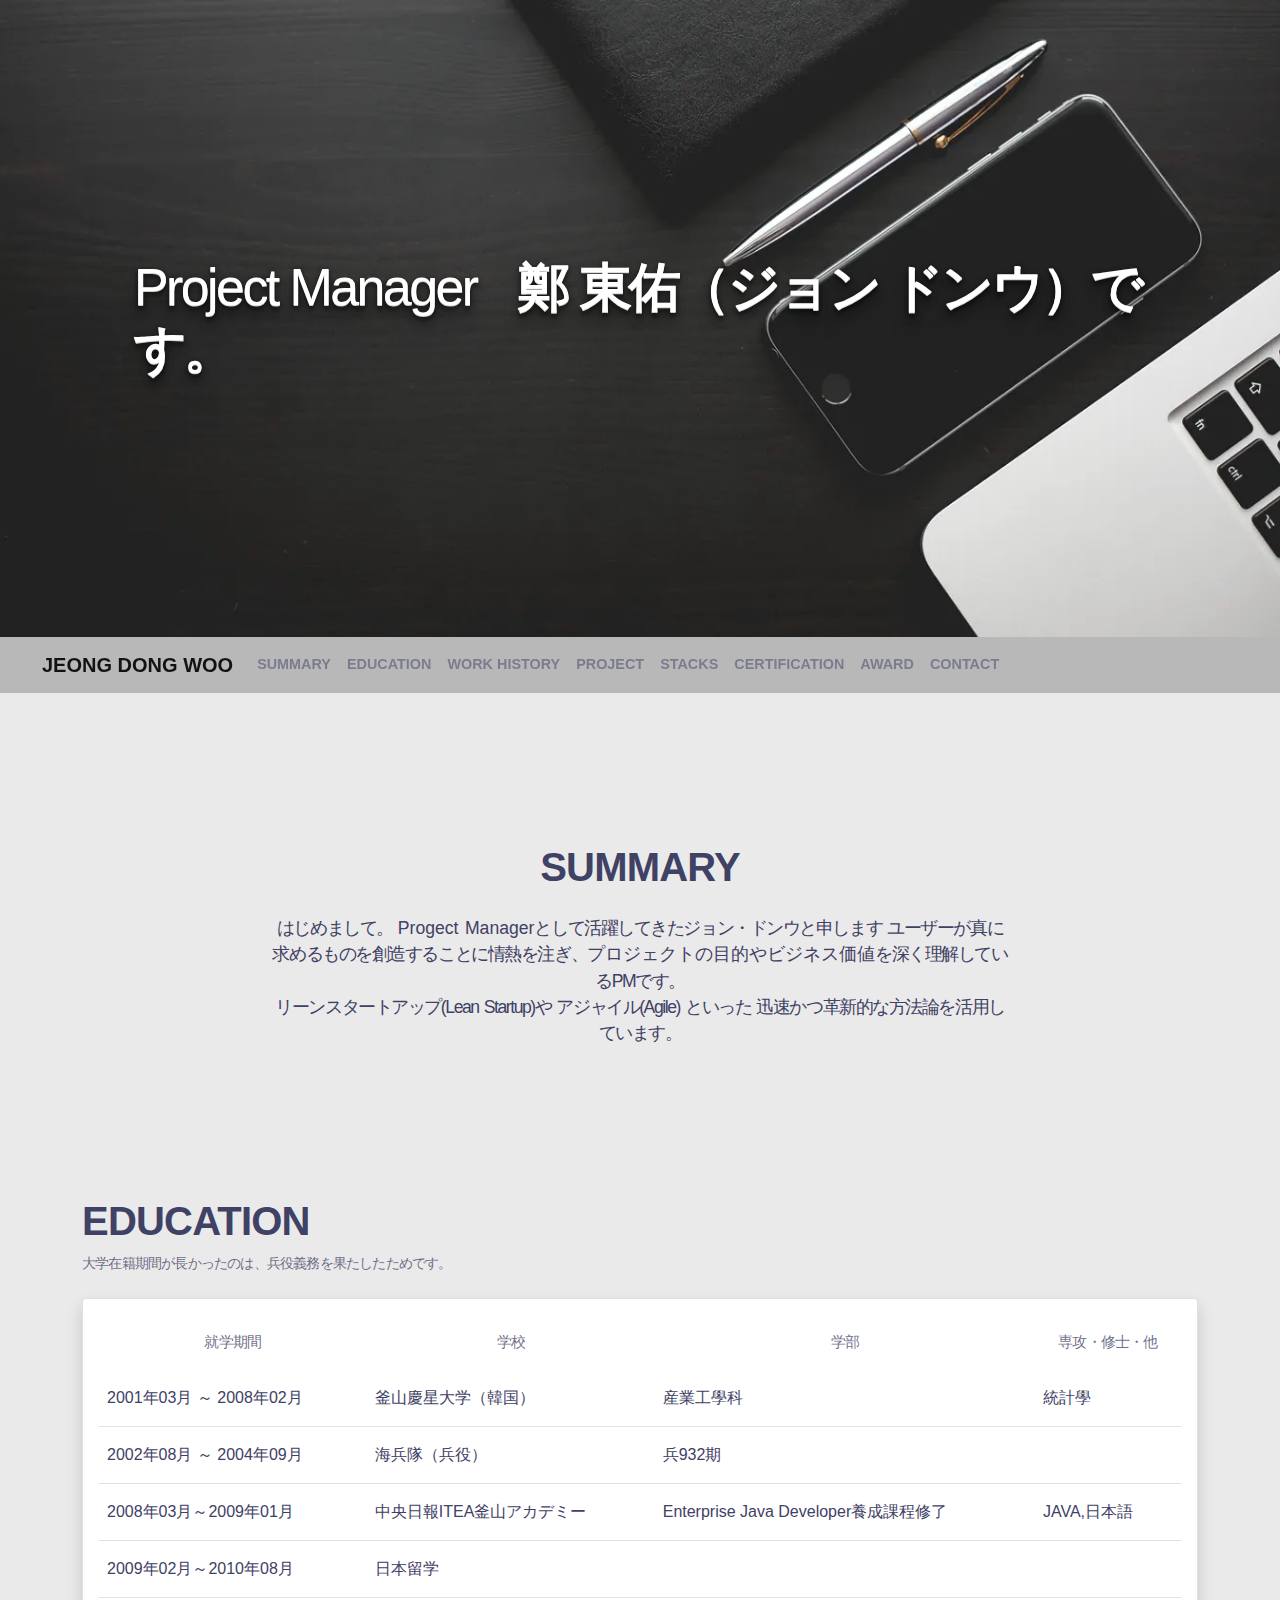
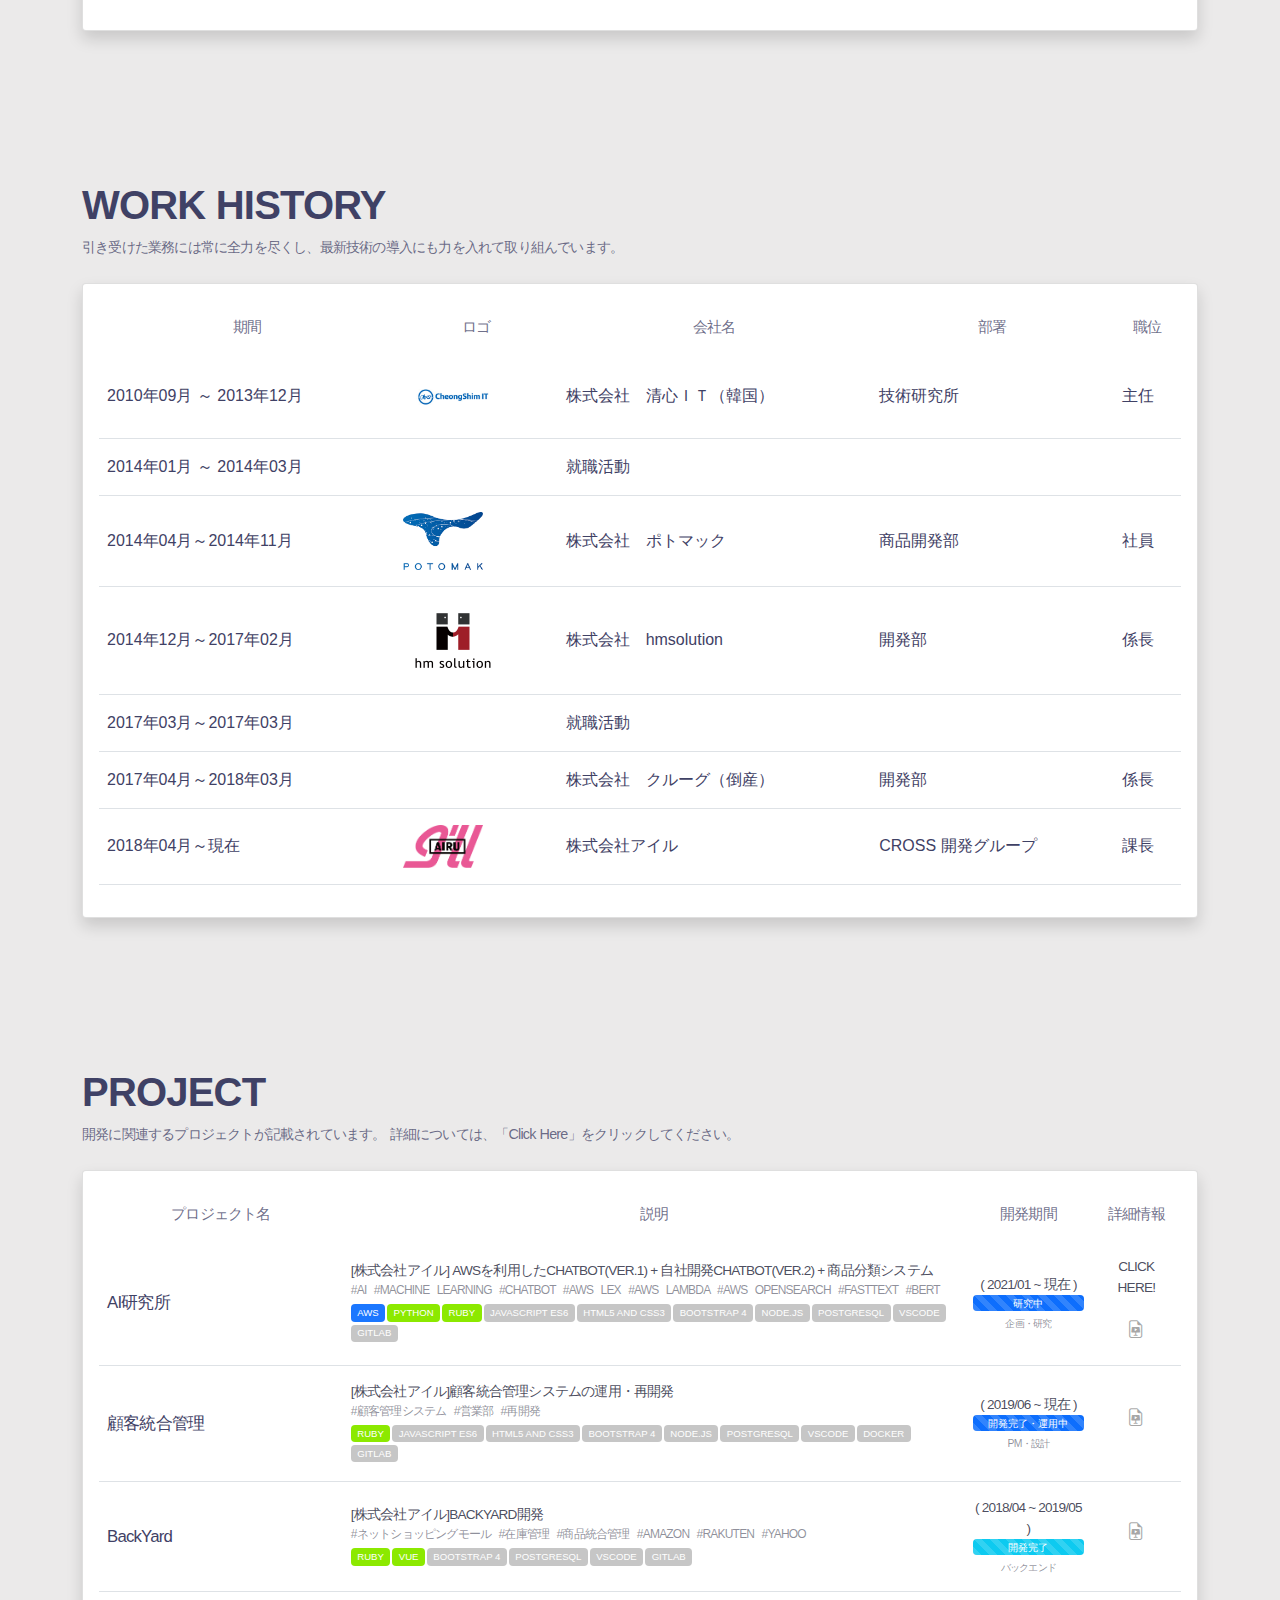
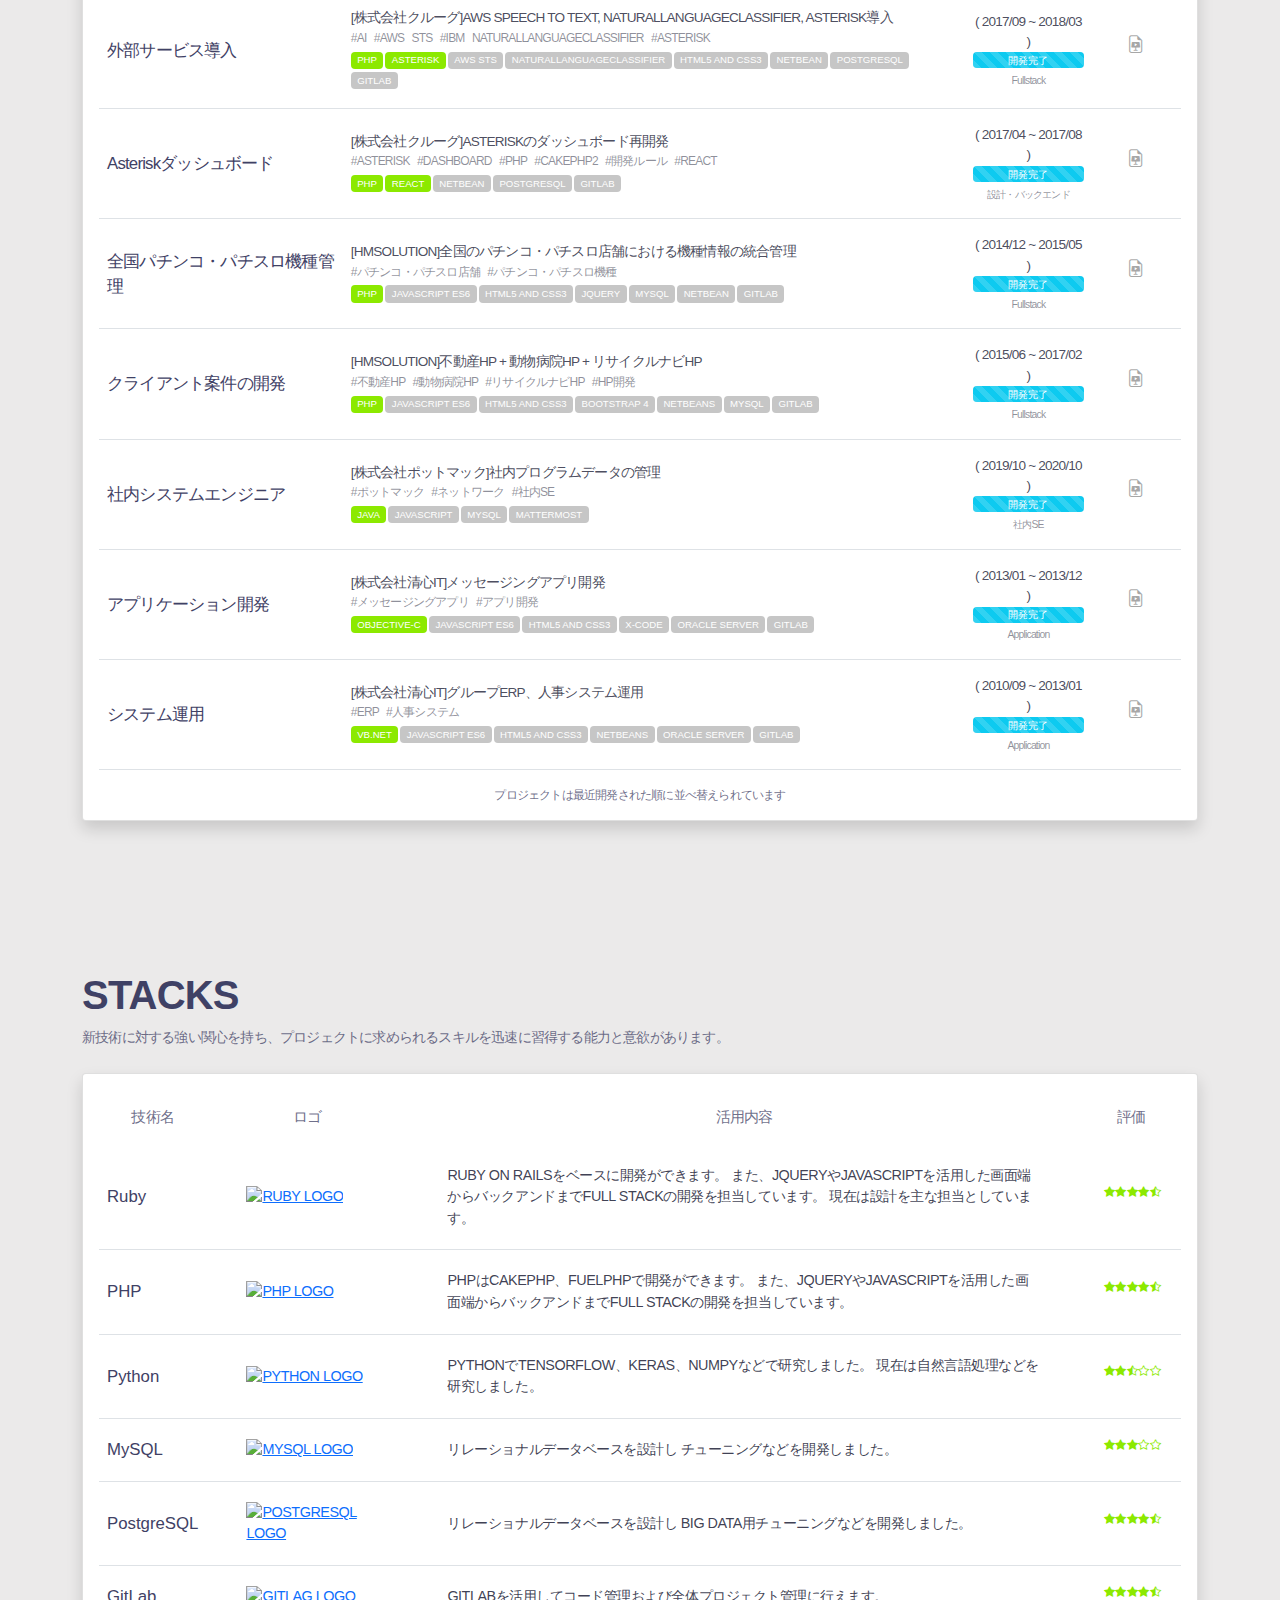
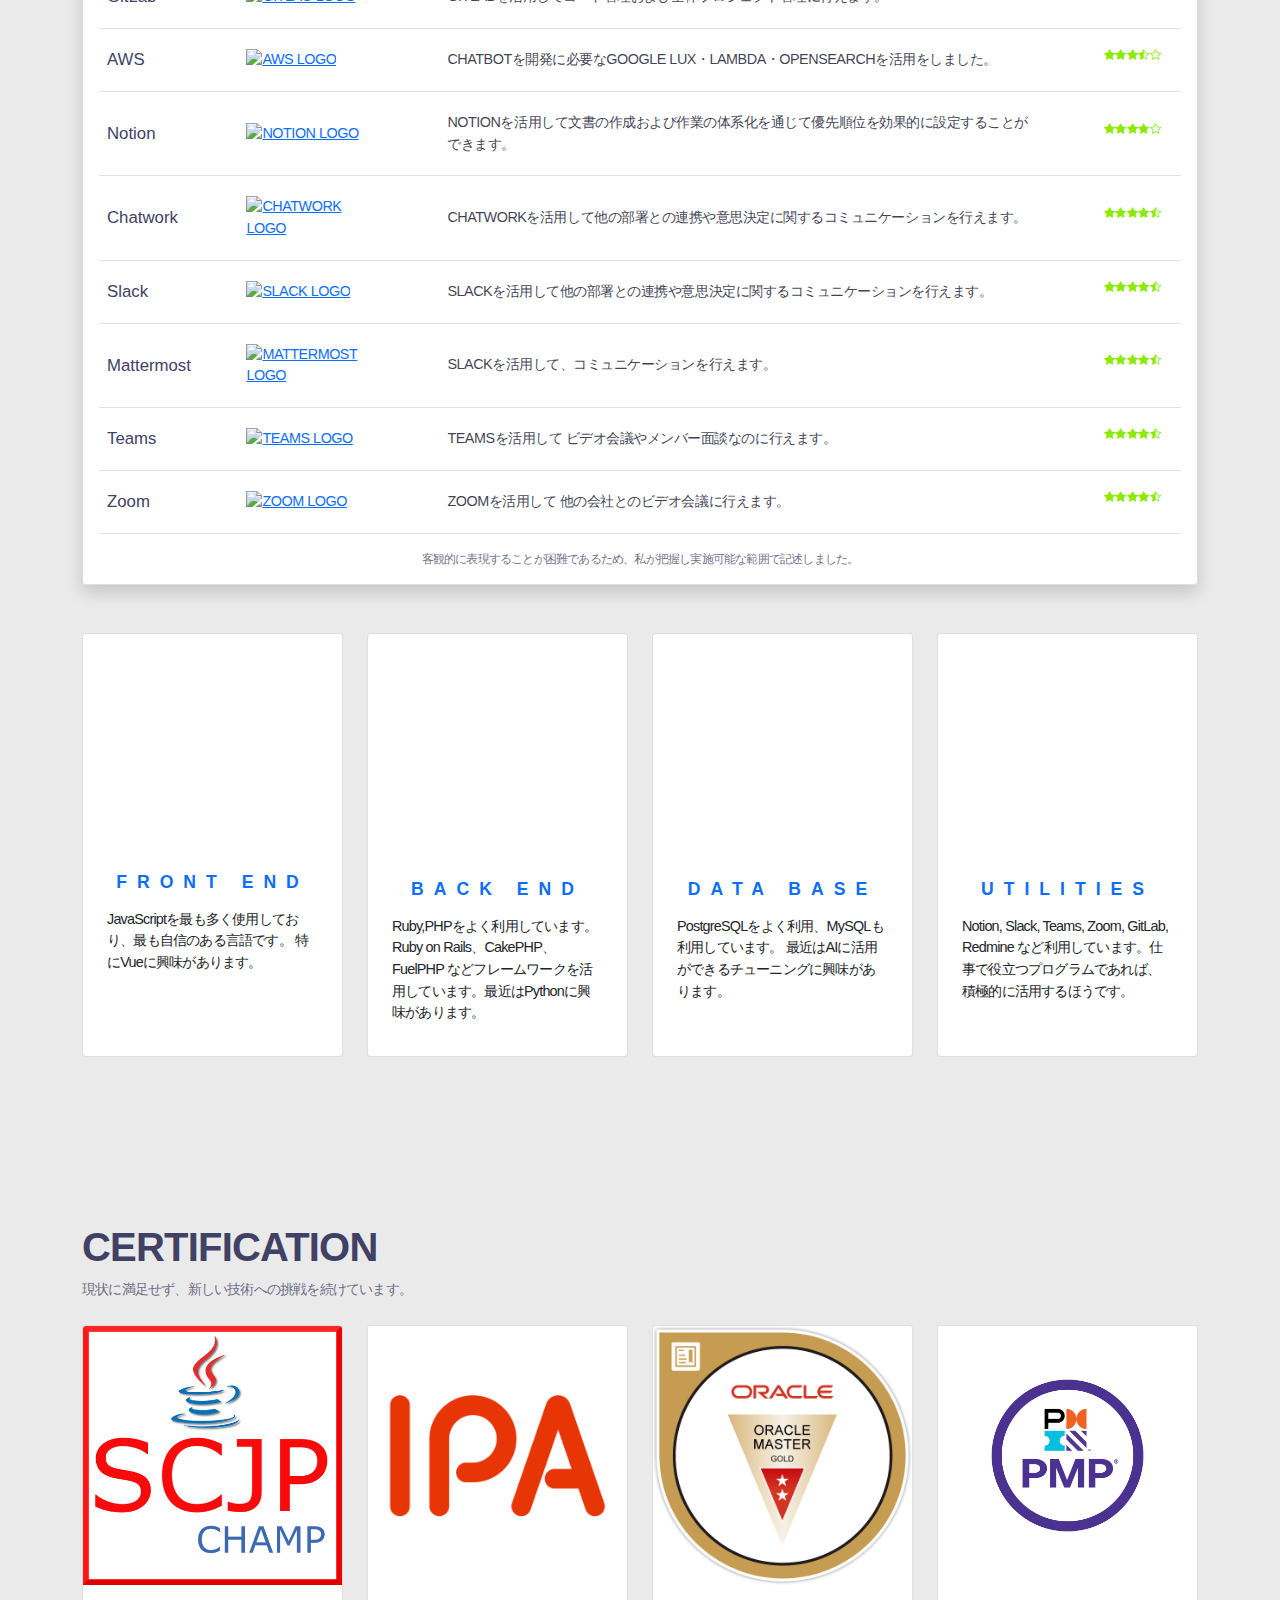
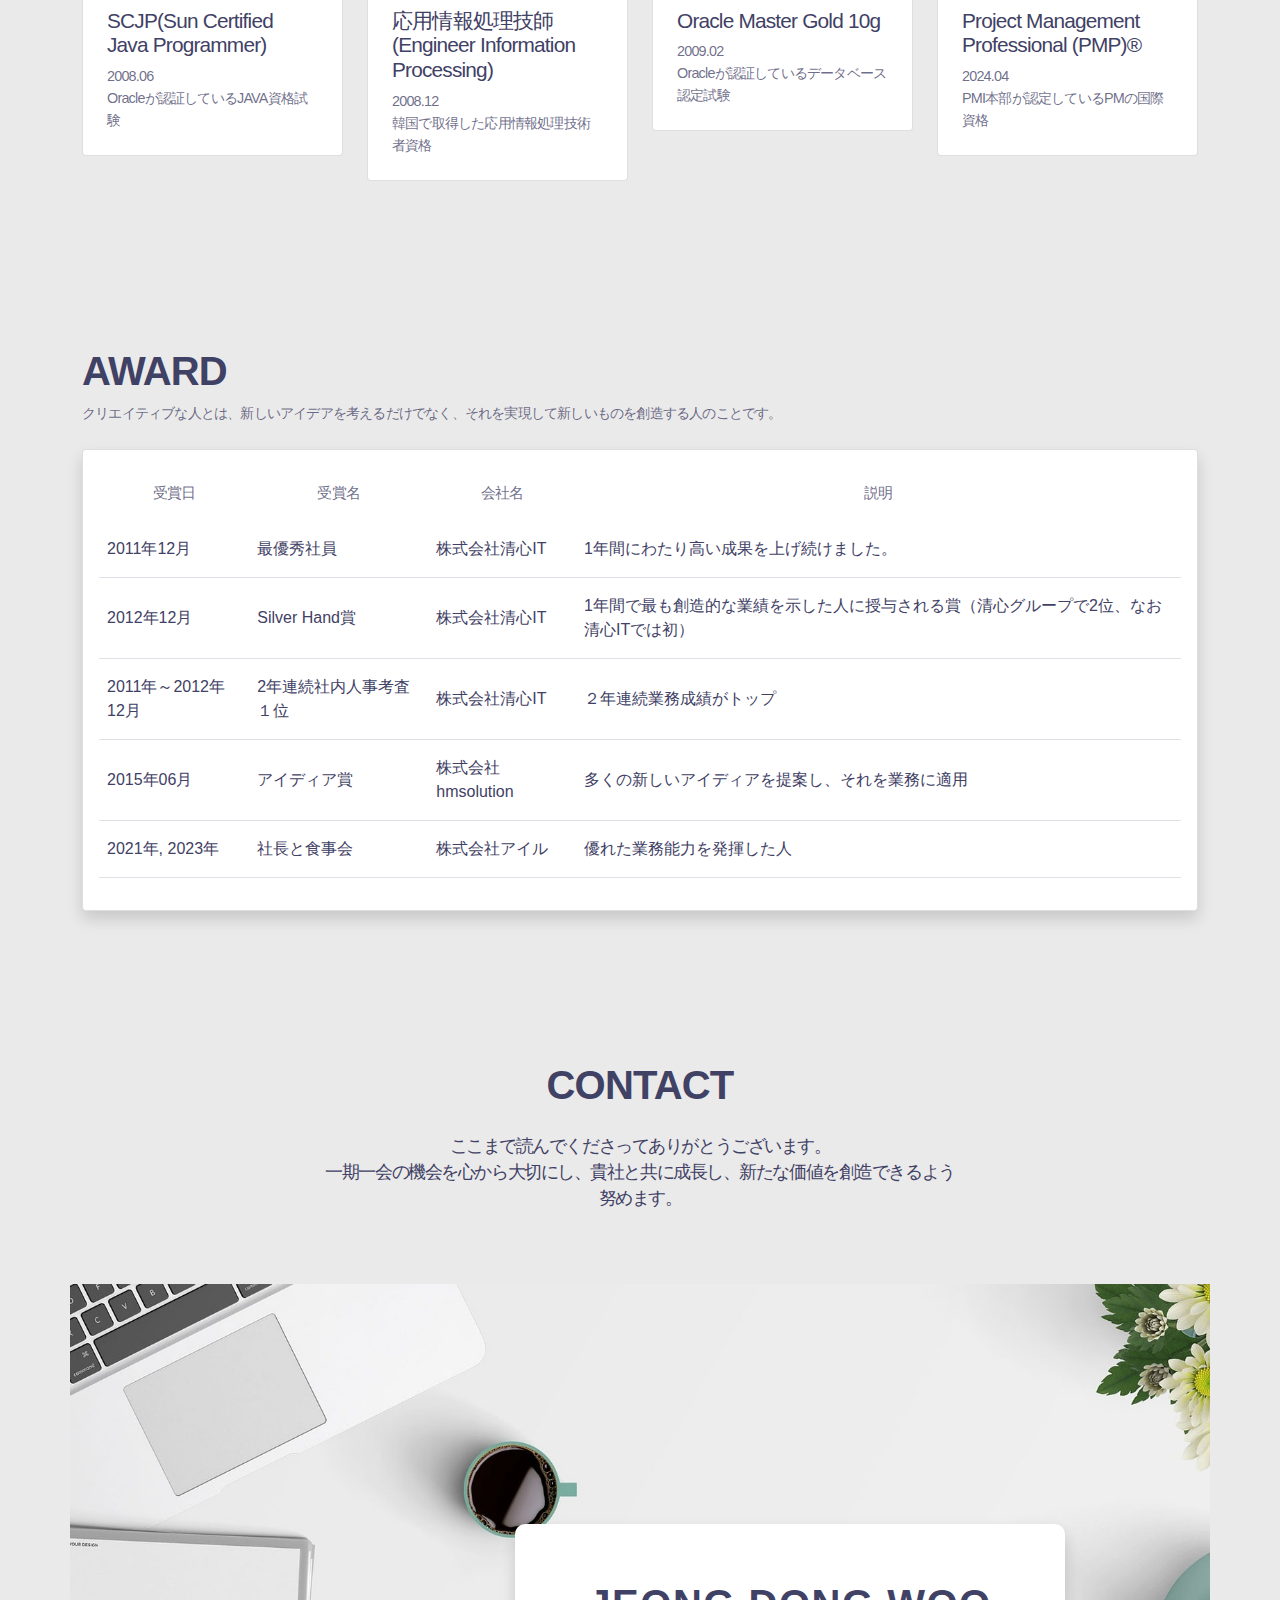
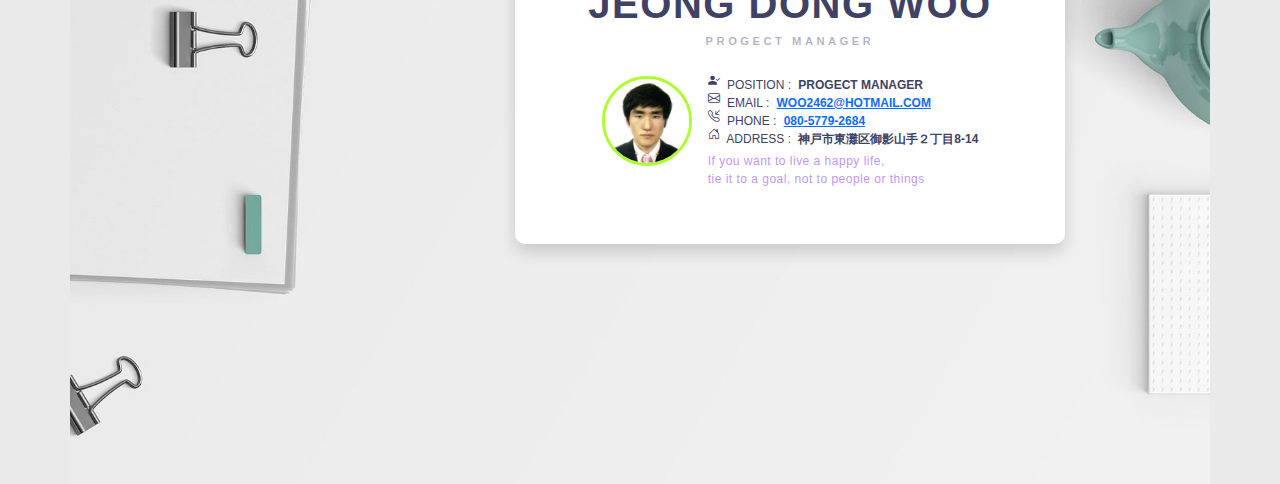
==== commit bb25204f: "add the award" ====
--- a/index.html
+++ b/index.html
@@ -39,13 +39,13 @@
         <div class="collapse navbar-collapse sticky-fixed" id="navbarNav">
           <ul class="navbar-nav me-auto">
             <li class="nav-item">
+              <a class="nav-link" href="#summary">Summary</a>
+            </li>
+            <li class="nav-item">
               <a class="nav-link" href="#education">Education</a>
             </li>
             <li class="nav-item">
-              <a class="nav-link" href="#wh">Work History</a>
-            </li>
-            <li class="nav-item">
-              <a class="nav-link" href="#summary">Summary</a>
+              <a class="nav-link" href="#work_history">Work History</a>
             </li>
             <li class="nav-item">
               <a class="nav-link" href="#project">Project</a>
@@ -55,6 +55,9 @@
             </li>
             <li class="nav-item">
               <a class="nav-link" href="#certification">Certification</a>
+            </li>
+            <li class="nav-item">
+              <a class="nav-link" href="#award">Award</a>
             </li>
             <li class="nav-item">
               <a class="nav-link" href="#contact">Contact</a>
@@ -163,11 +166,14 @@
           </div>
         </div>
       </section>
+      <!-- Education end -->
 
-      <!-- Education end -->
       <!-- Main start -->
-      <section class="container pt mt mb-5" id="wh">
+      <section class="container pt mt mb-5" id="work_history">
         <h2 class="section-header fonsiz-xxxl fonwei-en-xxl letsp-sm text-upper color-basic">Work History</h2>
+        <div class="section-desc fonsiz-sm color-basic-opac letsp-sm ws-xs mt-2 mb-4">
+          引き受けた業務には常に全力を尽くし、最新技術の導入にも力を入れて取り組んでいます。
+        </div>
         <div class="card shadow">
           <div class="card-body">
             <div class="table-responsive">
@@ -188,7 +194,7 @@
                     </td>
                     <td>
                       <a href="http://www.cheongshimit.com/">
-                        <img src="./assets/img/cheongshimIt.jpg" width="100" alt="cheongshim Logo" />
+                        <img src="./assets/img/cheongshimIt.jpg" width="100px" alt="cheongshim Logo" />
                       </a>
                     </td>
                     <td>
@@ -224,7 +230,7 @@
                     </td>
                     <td>
                       <a href="https://www.potomak.co.jp/">
-                        <img src= "./assets/img/potomak.png" width="100" alt="potomak Logo" />
+                        <img src= "./assets/img/potomak.png" width="80px" alt="potomak Logo" />
                       </a>
                     </td>
                     <td>
@@ -243,7 +249,7 @@
                     </td>
                     <td>
                       <a href="https://hm-solution.co.jp/">
-                        <img src="./assets/img/hm.png" width="100" alt="hmsolution Logo" />
+                        <img src="./assets/img/hm.png" width="100px" alt="hmsolution Logo" />
                       </a>
                     </td>
                     <td>
@@ -295,7 +301,7 @@
                     </td>
                     <td>
                       <a href="https://www.ill.co.jp/">
-                        <img src="./assets/img/logo_ill.png" width="100" alt="ill Logo" />
+                        <img src="./assets/img/logo_ill.png" width="80px" alt="ill Logo" />
                       </a>
                     </td>
                     <td>
@@ -1291,6 +1297,103 @@
           </div>
         </div>
       </section>
+      <!-- Award start -->
+      <section class="container pt mt mb-5" id="award">
+        <h2 class="section-header fonsiz-xxxl fonwei-en-xxl letsp-sm text-upper color-basic">Award</h2>
+        <div class="section-desc fonsiz-sm color-basic-opac letsp-sm ws-xs mt-2 mb-4">
+          クリエイティブな人とは、新しいアイデアを考えるだけでなく、それを実現して新しいものを創造する人のことです。
+        </div>
+        <div class="card shadow">
+          <div class="card-body">
+            <div class="table-responsive">
+              <table class="table table-hover align-middle">
+                <thead>
+                  <tr class="fonsiz-sm fonwei-kr-md letsp-sm color-basic-opac text-center vertmid">
+                    <th>受賞日</th>
+                    <th>受賞名</th>
+                    <th>会社名</th>
+                    <th>説明</th>
+                  </tr>
+                </thead>
+                <tbody>
+                  <tr>
+                    <td>
+                      <span>2011年12月</span>
+                    </td>
+                    <td>
+                      <span>最優秀社員</span>
+                    </td>
+                    <td>
+                      <span>株式会社清心IT</span>
+                    </td>
+                    <td>
+                      <span>1年間にわたり高い成果を上げ続けました。</span>
+                    </td>
+                  </tr>
+                  <tr>
+                    <td>
+                      <span>2012年12月</span>
+                    </td>
+                    <td>
+                      <span>Silver Hand賞</span>
+                    </td>
+                    <td>
+                      <span>株式会社清心IT</span>
+                    </td>
+                    <td>
+                      <span>1年間で最も創造的な業績を示した人に授与される賞（清心グループで2位、なお清心ITでは初）</span>
+                    </td>
+                  </tr>
+                  <tr>
+                    <td>
+                      <span>2011年～2012年12月</span>
+                    </td>
+                    <td>
+                      <span>2年連続社内人事考査１位</span>
+                    </td>
+                    <td>
+                      <span>株式会社清心IT</span>
+                    </td>
+                    <td>
+                      <span>２年連続業務成績がトップ</span>
+                    </td>
+                  </tr>
+                  <tr>
+                    <td>
+                      <span>2015年06月</span>
+                    </td>
+                    <td>
+                      <span>アイディア賞</span>
+                    </td>
+                    <td>
+                      <span>株式会社hmsolution</span>
+                    </td>
+                    <td>
+                      <span>多くの新しいアイディアを提案し、それを業務に適用</span>
+                    </td>
+                  </tr>
+                  <tr>
+                    <td>
+                      <span>2021年, 2023年</span>
+                    </td>
+                    <td>
+                      <span>社長と食事会</span>
+                    </td>
+                    <td>
+                      <span>株式会社アイル</span>
+                    </td>
+                    <td>
+                      <span>優れた業務能力を発揮した人</span>
+                    </td>
+                  </tr>
+                </tbody>
+              </table>
+            </div>
+          </div>
+        </div>
+      </section>
+      <!-- Award end -->
+
       <!-- contact 시작  -->
       <section class="container pt mt" id="contact">
         <div class="row">
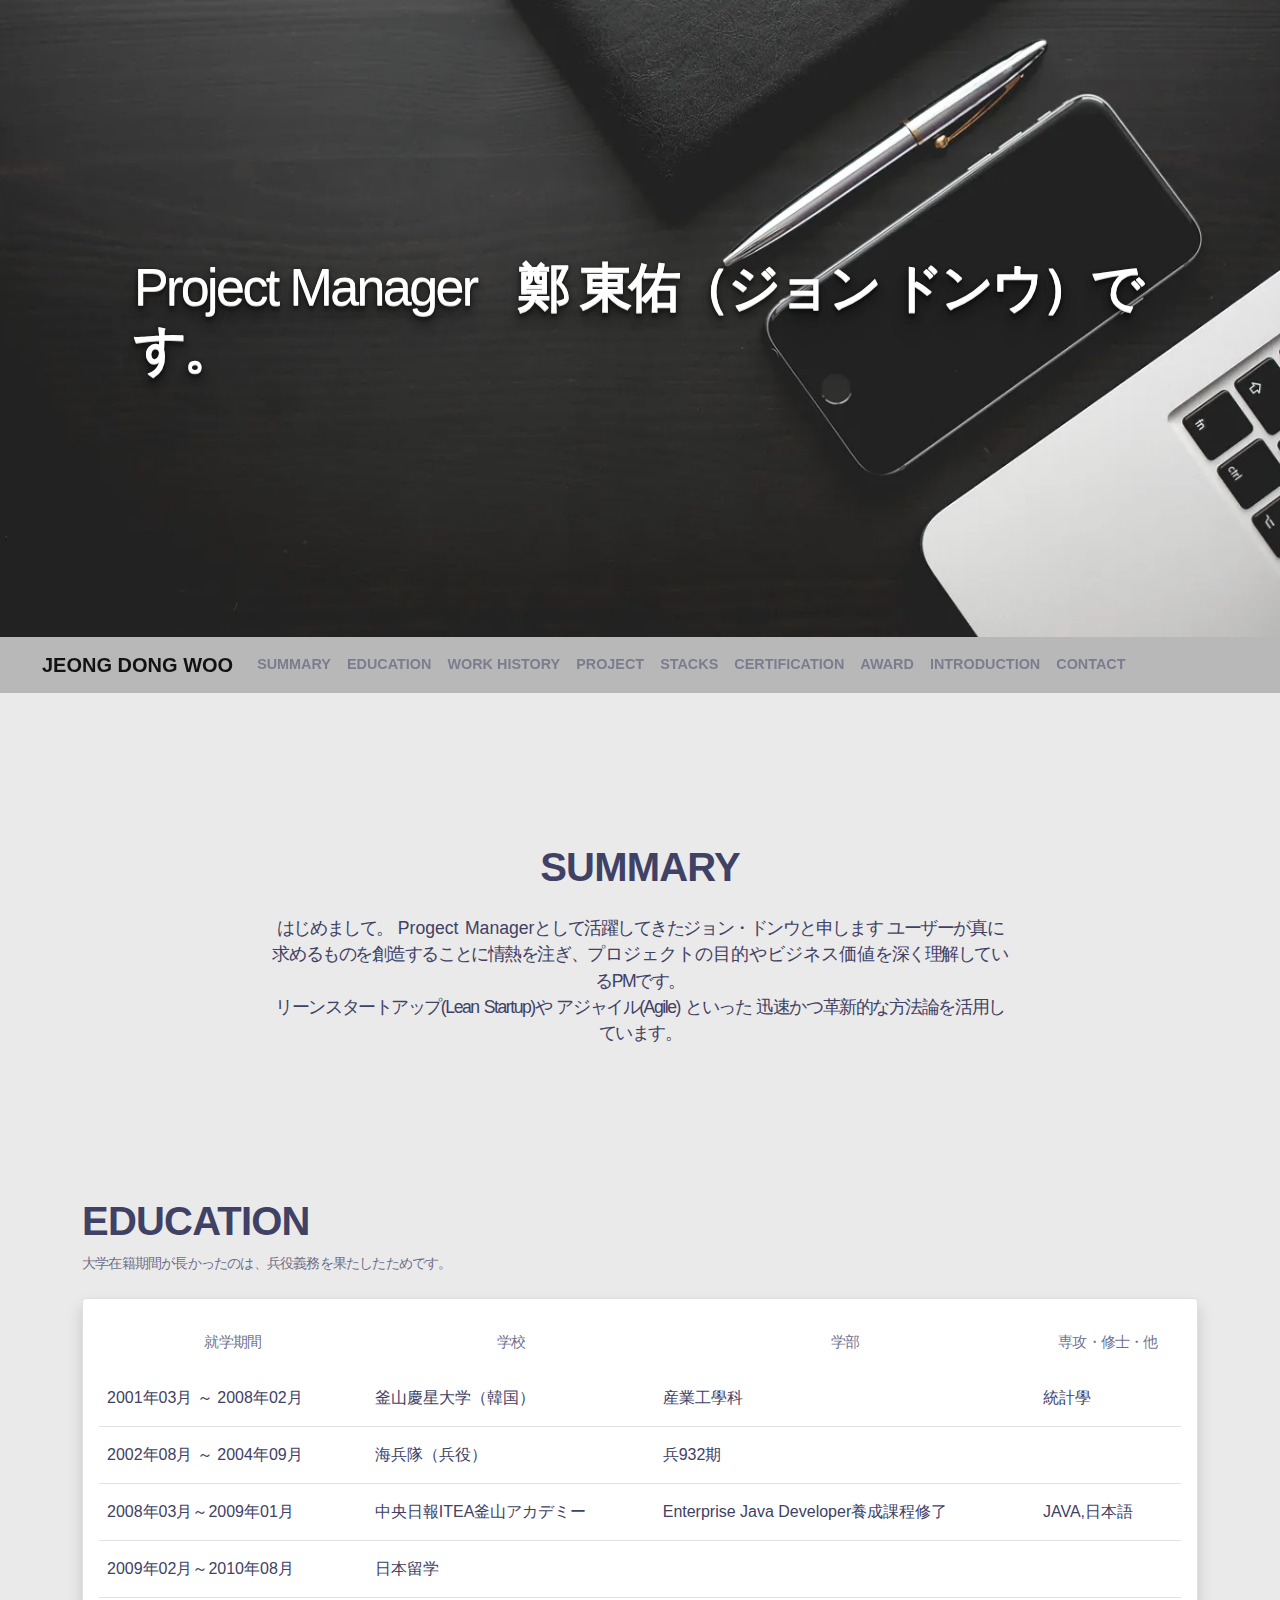
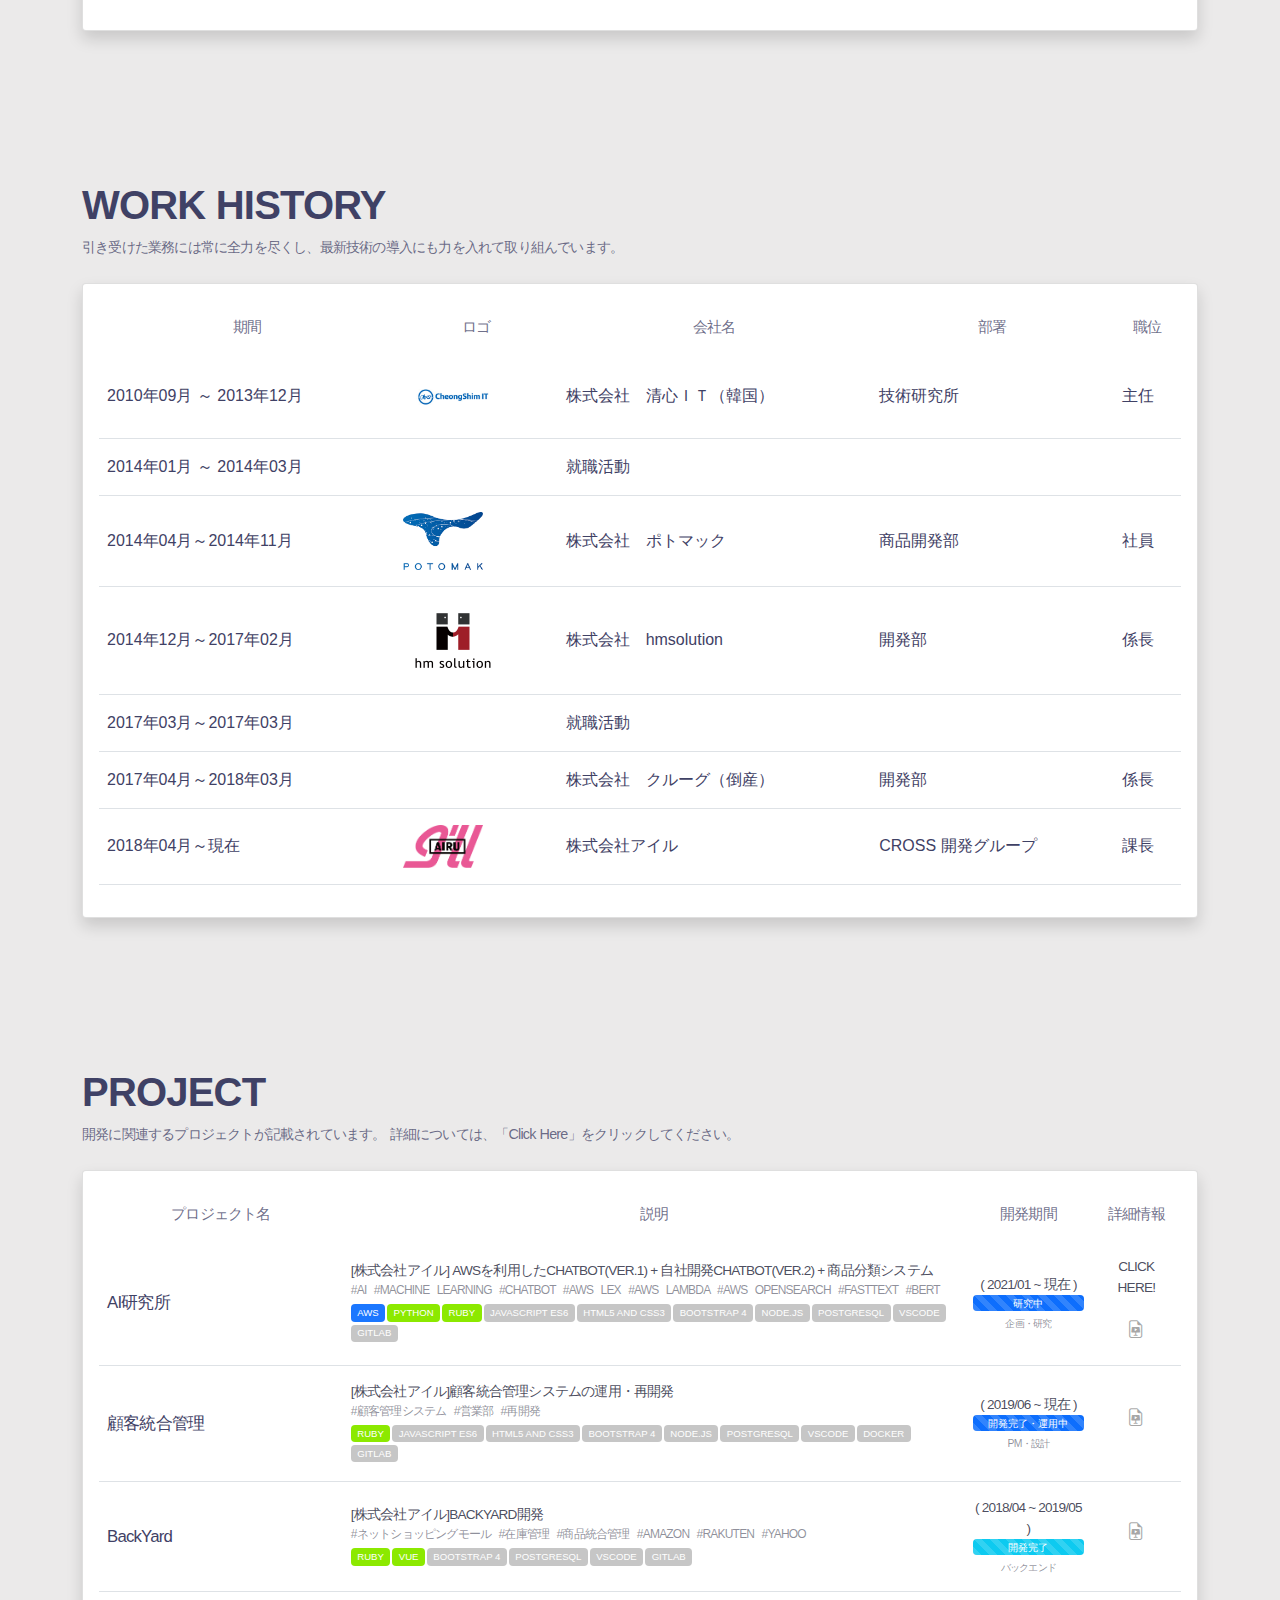
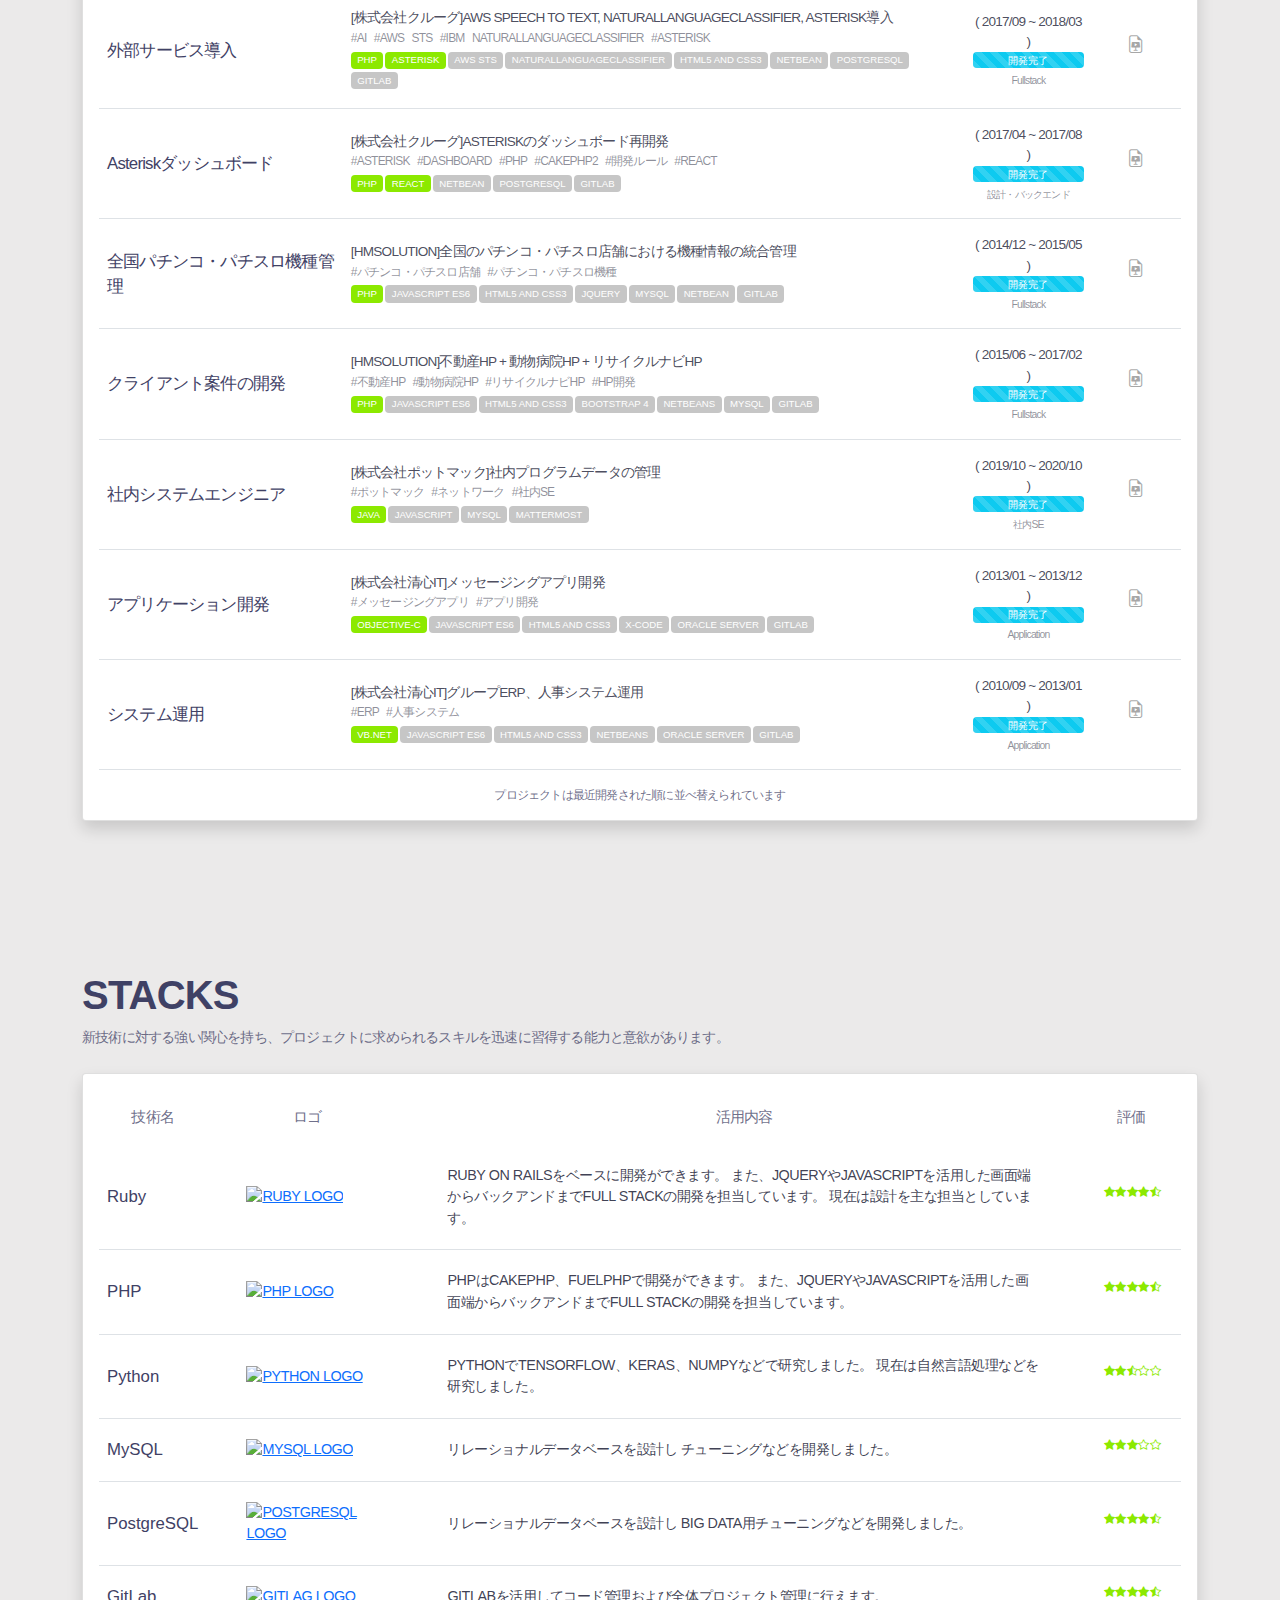
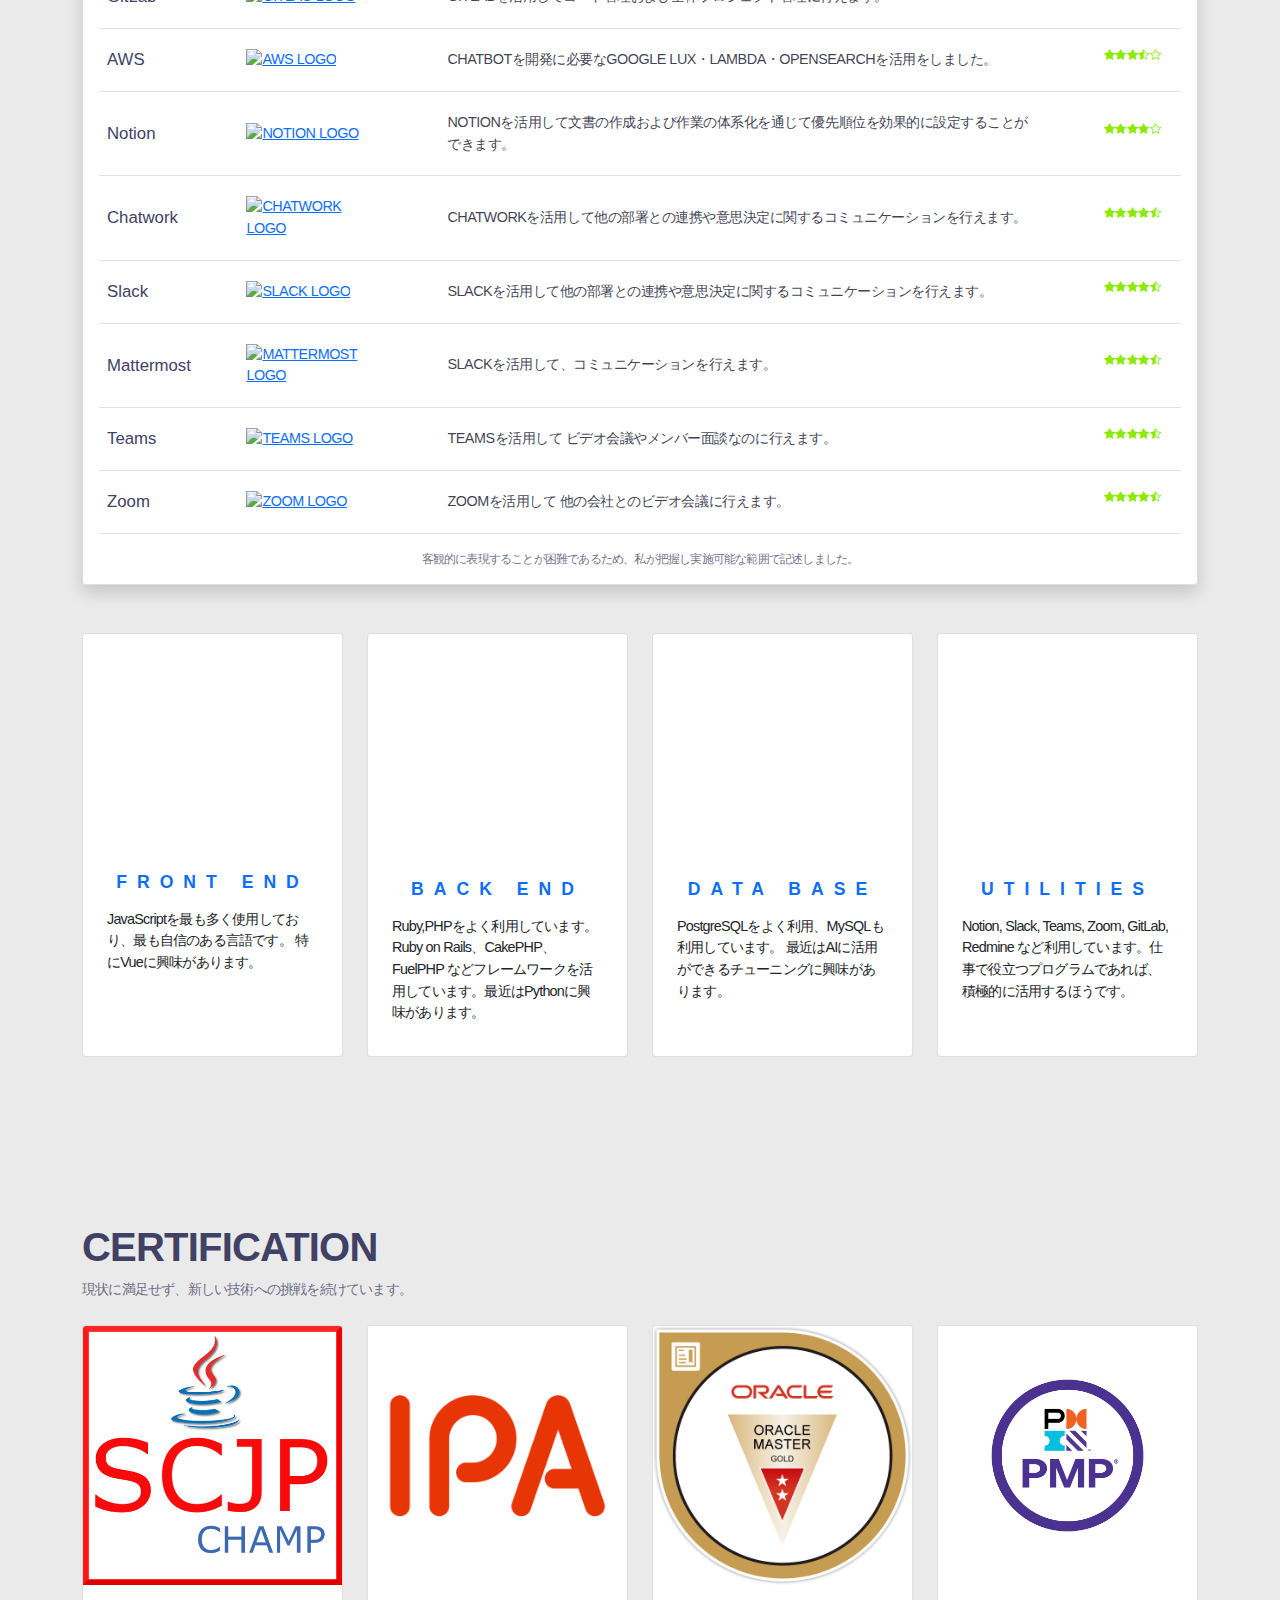
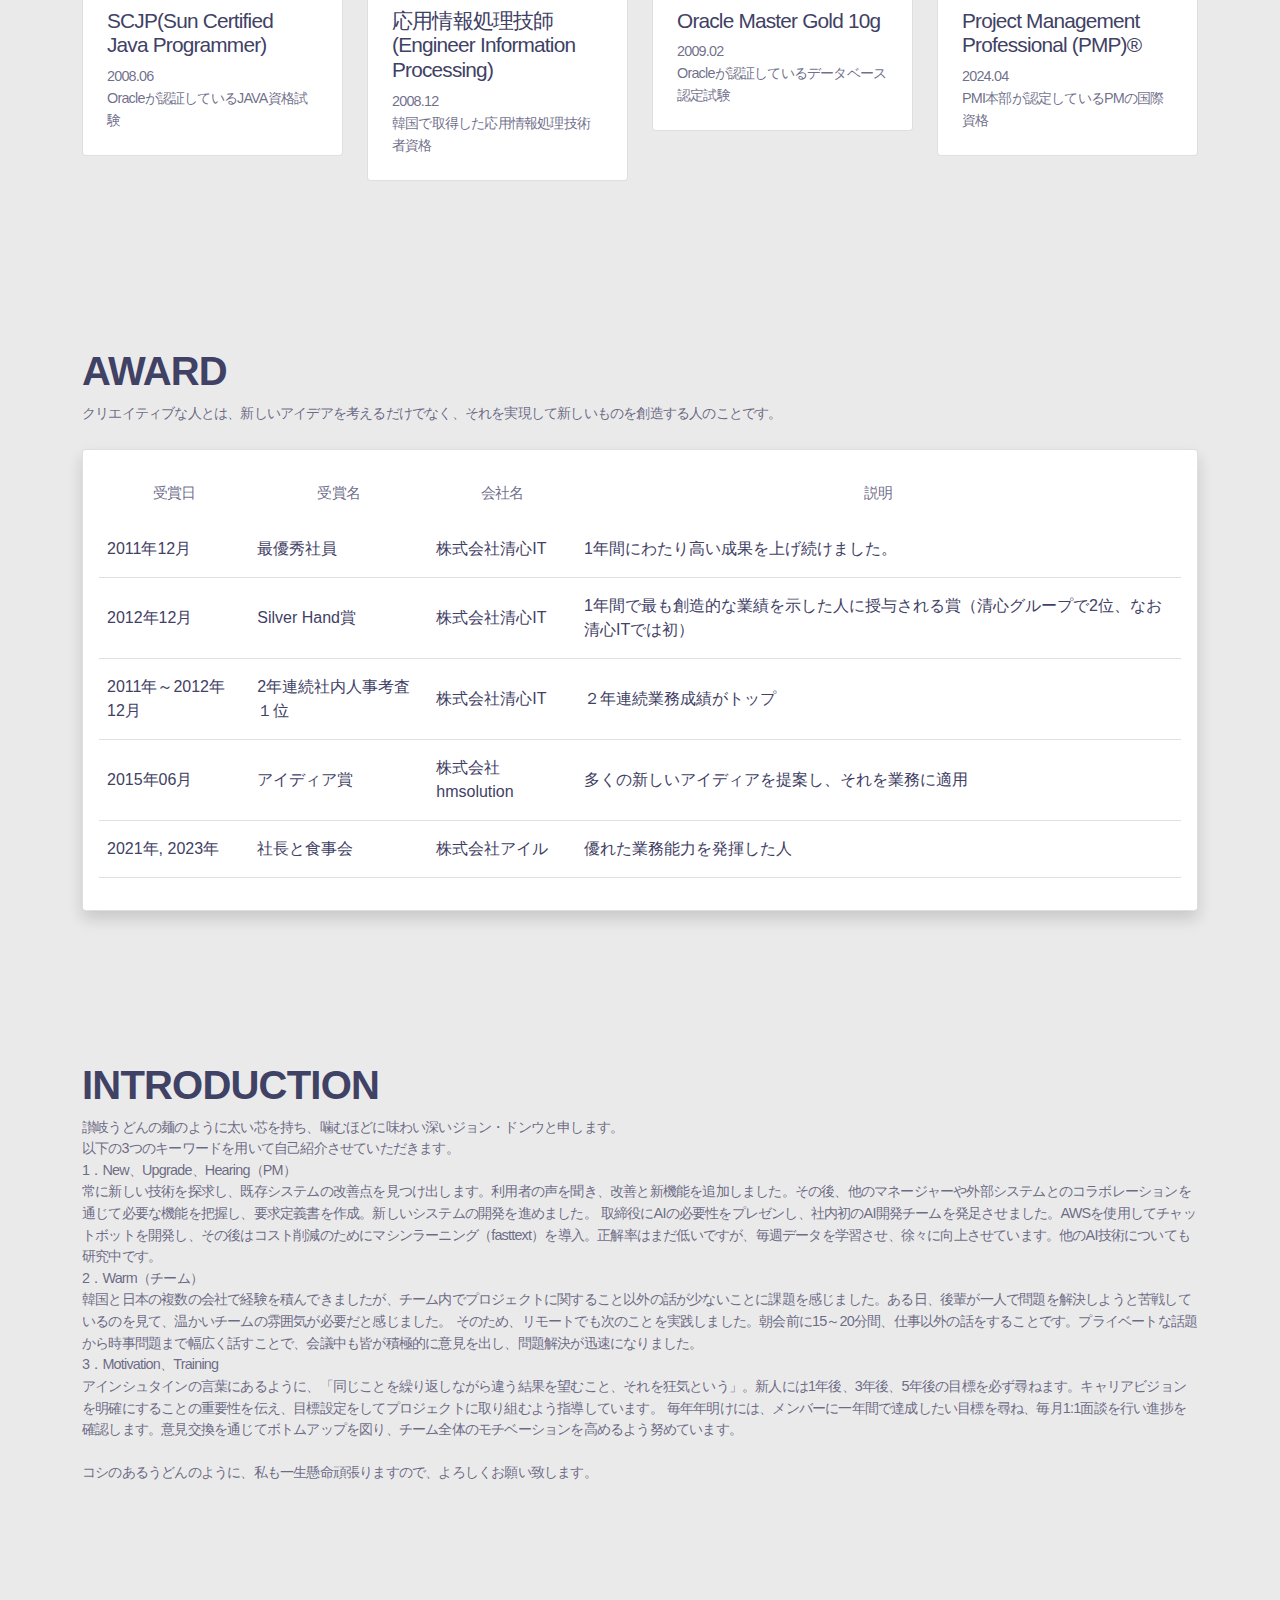
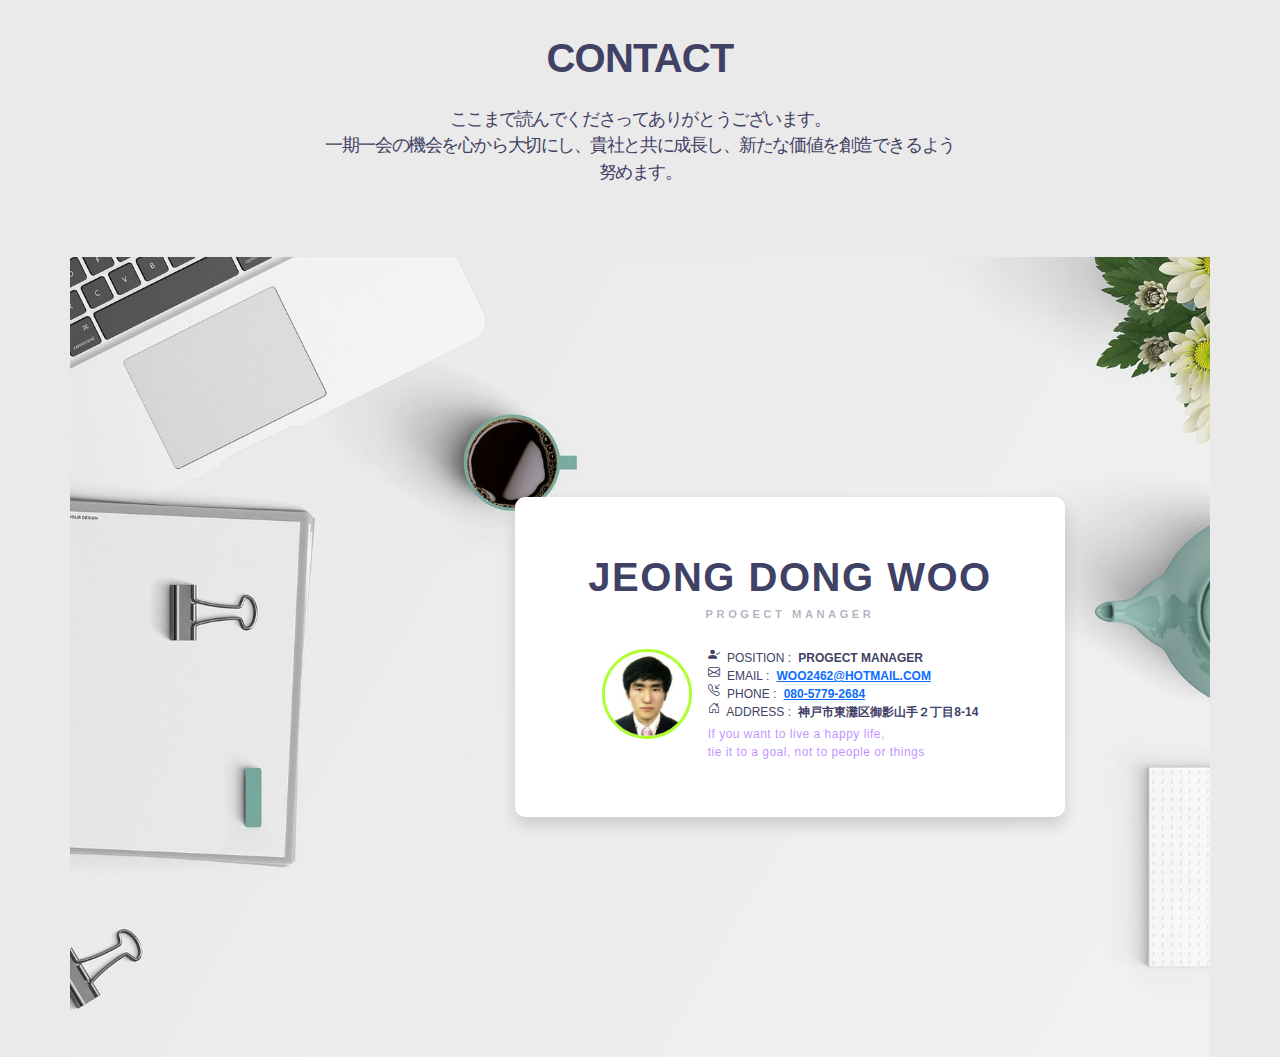
==== commit 809e287d: "add the Introduction" ====
--- a/index.html
+++ b/index.html
@@ -60,6 +60,9 @@
               <a class="nav-link" href="#award">Award</a>
             </li>
             <li class="nav-item">
+              <a class="nav-link" href="#introduction">Introduction</a>
+            </li>
+            <li class="nav-item">
               <a class="nav-link" href="#contact">Contact</a>
             </li>
           </ul>
@@ -1394,6 +1397,36 @@
       </section>
       <!-- Award end -->
 
+      <!-- Introduction start -->
+      <section class="container pt mt mb-5" id="introduction">
+        <h2 class="section-header fonsiz-xxxl fonwei-en-xxl letsp-sm text-upper color-basic">Introduction</h2>
+        <div class="section-desc fonsiz-sm color-basic-opac letsp-sm ws-xs mt-2 mb-4">
+          讃岐うどんの麺のように太い芯を持ち、噛むほどに味わい深いジョン・ドンウと申します。<br>
+
+          以下の3つのキーワードを用いて自己紹介させていただきます。<br>
+
+          1．New、Upgrade、Hearing（PM）<br>
+
+          常に新しい技術を探求し、既存システムの改善点を見つけ出します。利用者の声を聞き、改善と新機能を追加しました。その後、他のマネージャーや外部システムとのコラボレーションを通じて必要な機能を把握し、要求定義書を作成。新しいシステムの開発を進めました。
+          取締役にAIの必要性をプレゼンし、社内初のAI開発チームを発足させました。AWSを使用してチャットボットを開発し、その後はコスト削減のためにマシンラーニング（fasttext）を導入。正解率はまだ低いですが、毎週データを学習させ、徐々に向上させています。他のAI技術についても研究中です。<br>
+
+          2．Warm（チーム）<br>
+
+          韓国と日本の複数の会社で経験を積んできましたが、チーム内でプロジェクトに関すること以外の話が少ないことに課題を感じました。ある日、後輩が一人で問題を解決しようと苦戦しているのを見て、温かいチームの雰囲気が必要だと感じました。
+
+          そのため、リモートでも次のことを実践しました。朝会前に15～20分間、仕事以外の話をすることです。プライベートな話題から時事問題まで幅広く話すことで、会議中も皆が積極的に意見を出し、問題解決が迅速になりました。<br>
+
+          3．Motivation、Training<br>
+
+          アインシュタインの言葉にあるように、「同じことを繰り返しながら違う結果を望むこと、それを狂気という」。新人には1年後、3年後、5年後の目標を必ず尋ねます。キャリアビジョンを明確にすることの重要性を伝え、目標設定をしてプロジェクトに取り組むよう指導しています。
+
+          毎年年明けには、メンバーに一年間で達成したい目標を尋ね、毎月1:1面談を行い進捗を確認します。意見交換を通じてボトムアップを図り、チーム全体のモチベーションを高めるよう努めています。<br><br>
+
+          コシのあるうどんのように、私も一生懸命頑張りますので、よろしくお願い致します。<br>
+        </div>
+      </section>
+      <!-- Introduction end -->
+
       <!-- contact 시작  -->
       <section class="container pt mt" id="contact">
         <div class="row">
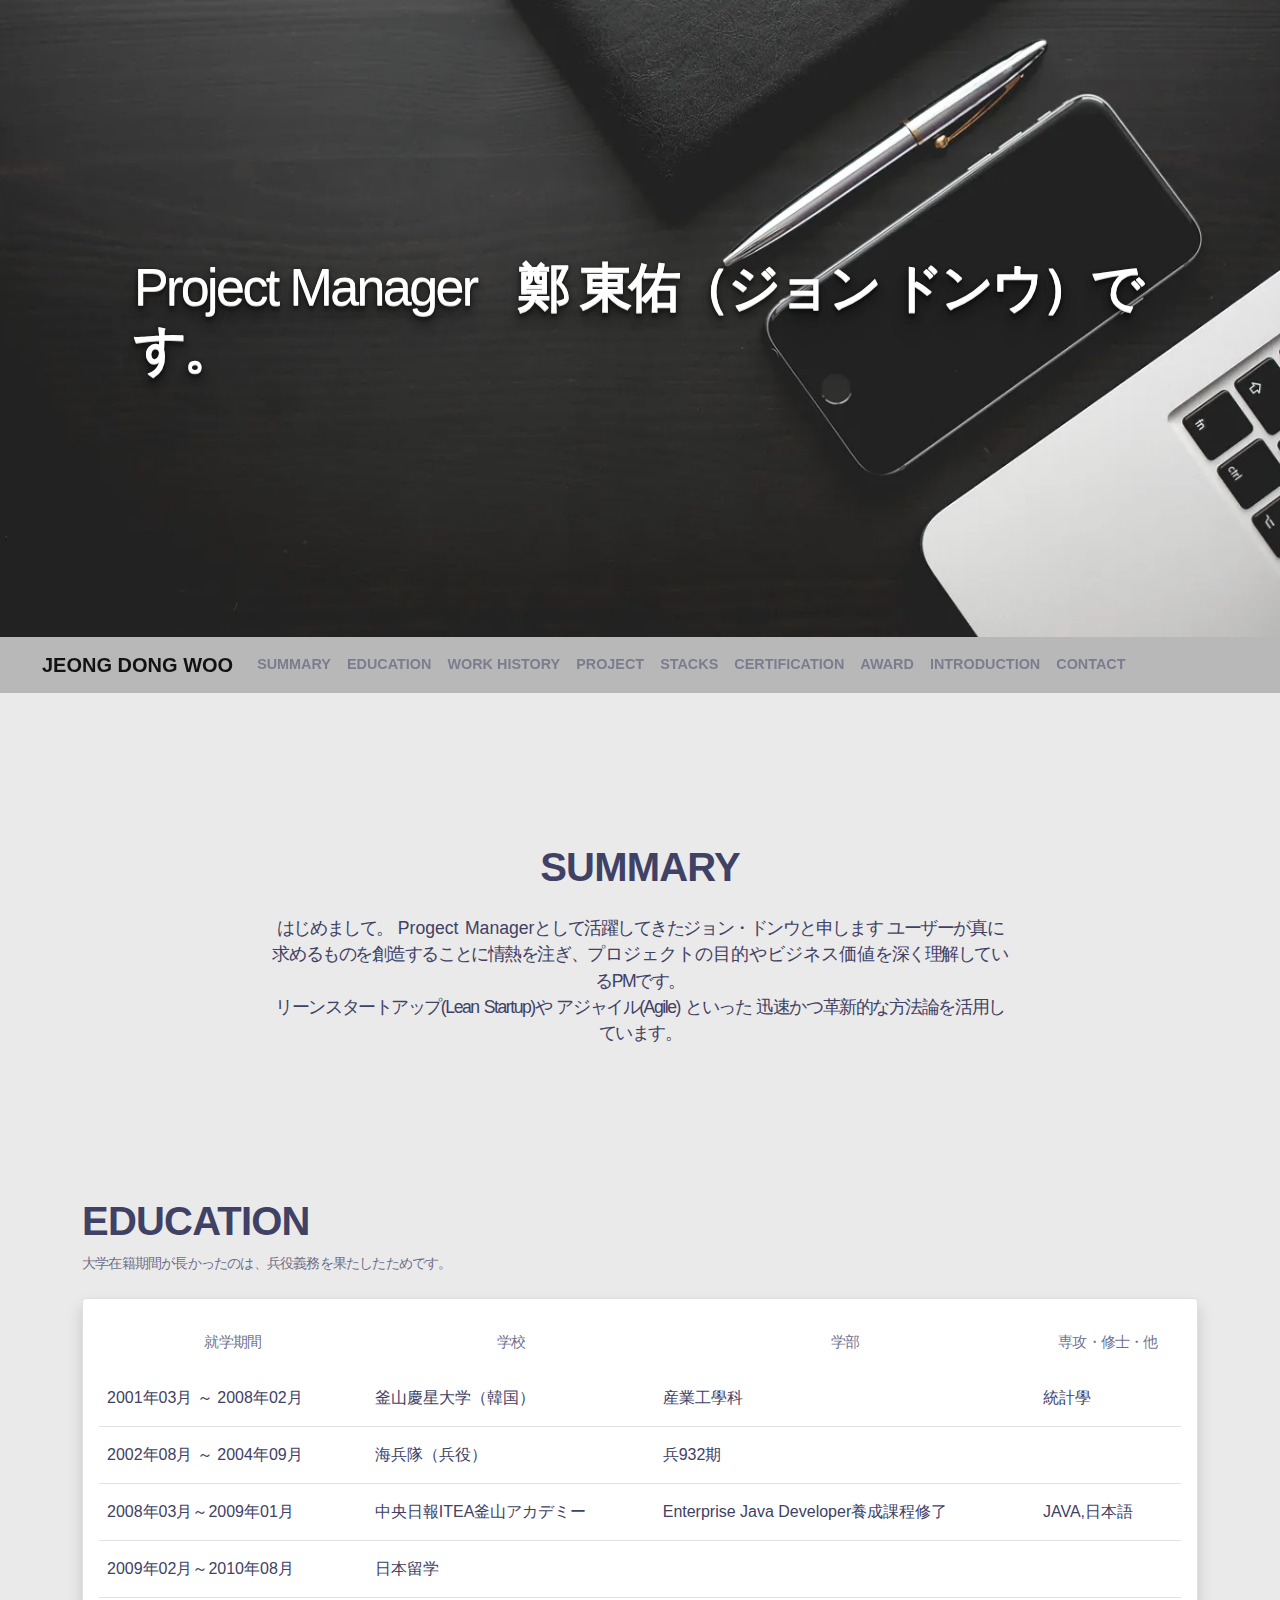
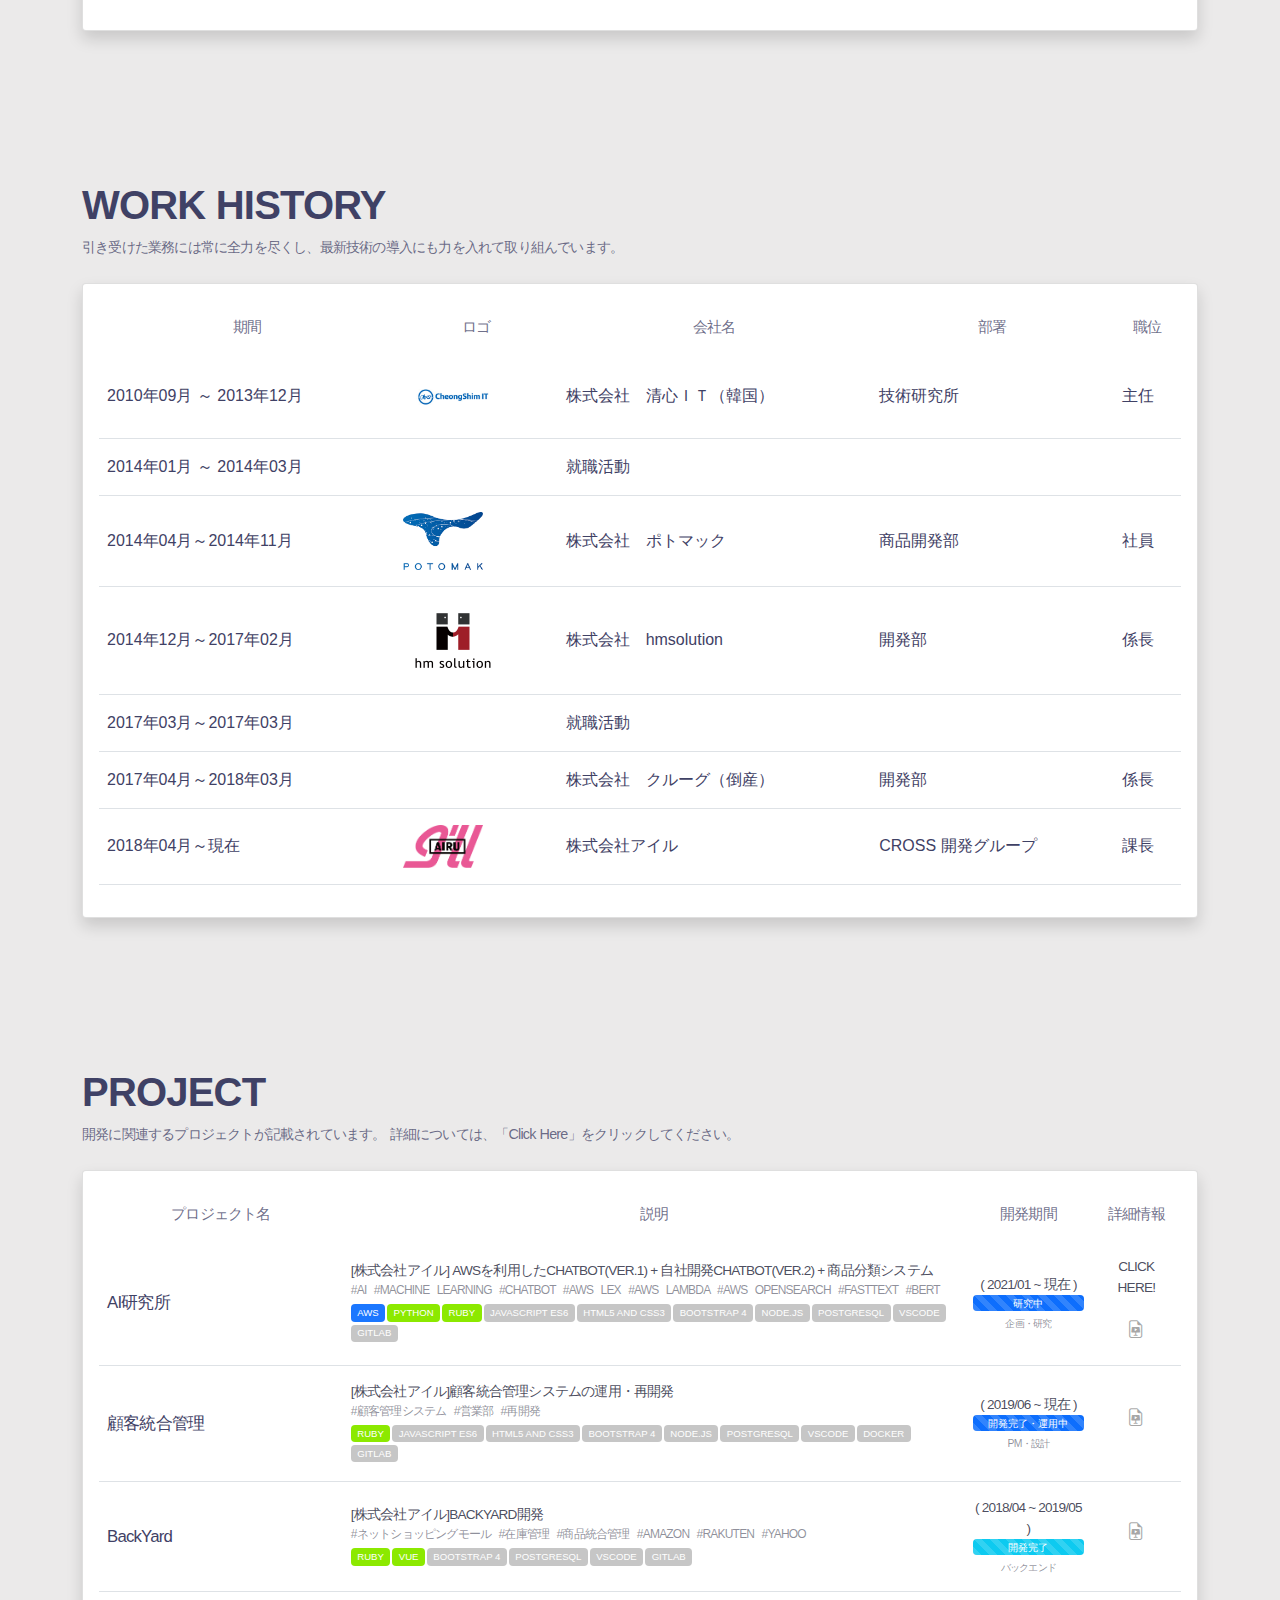
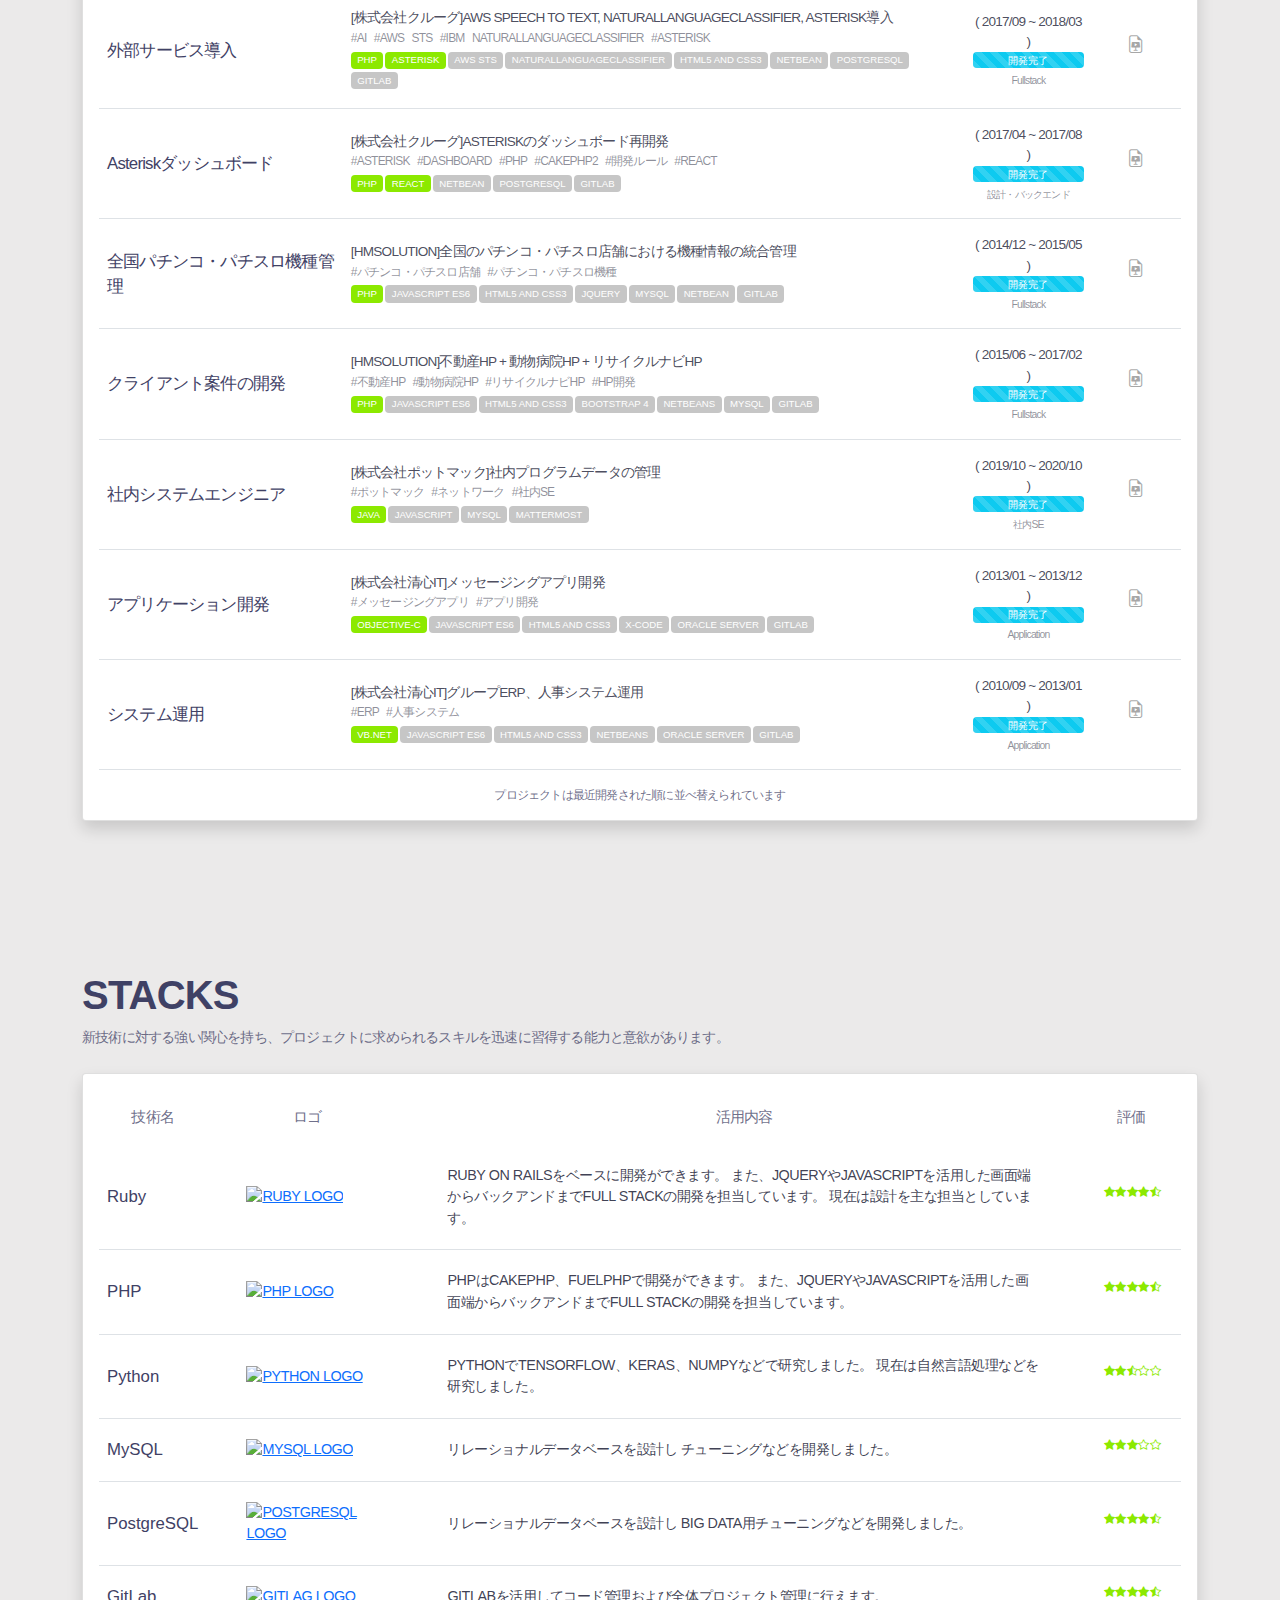
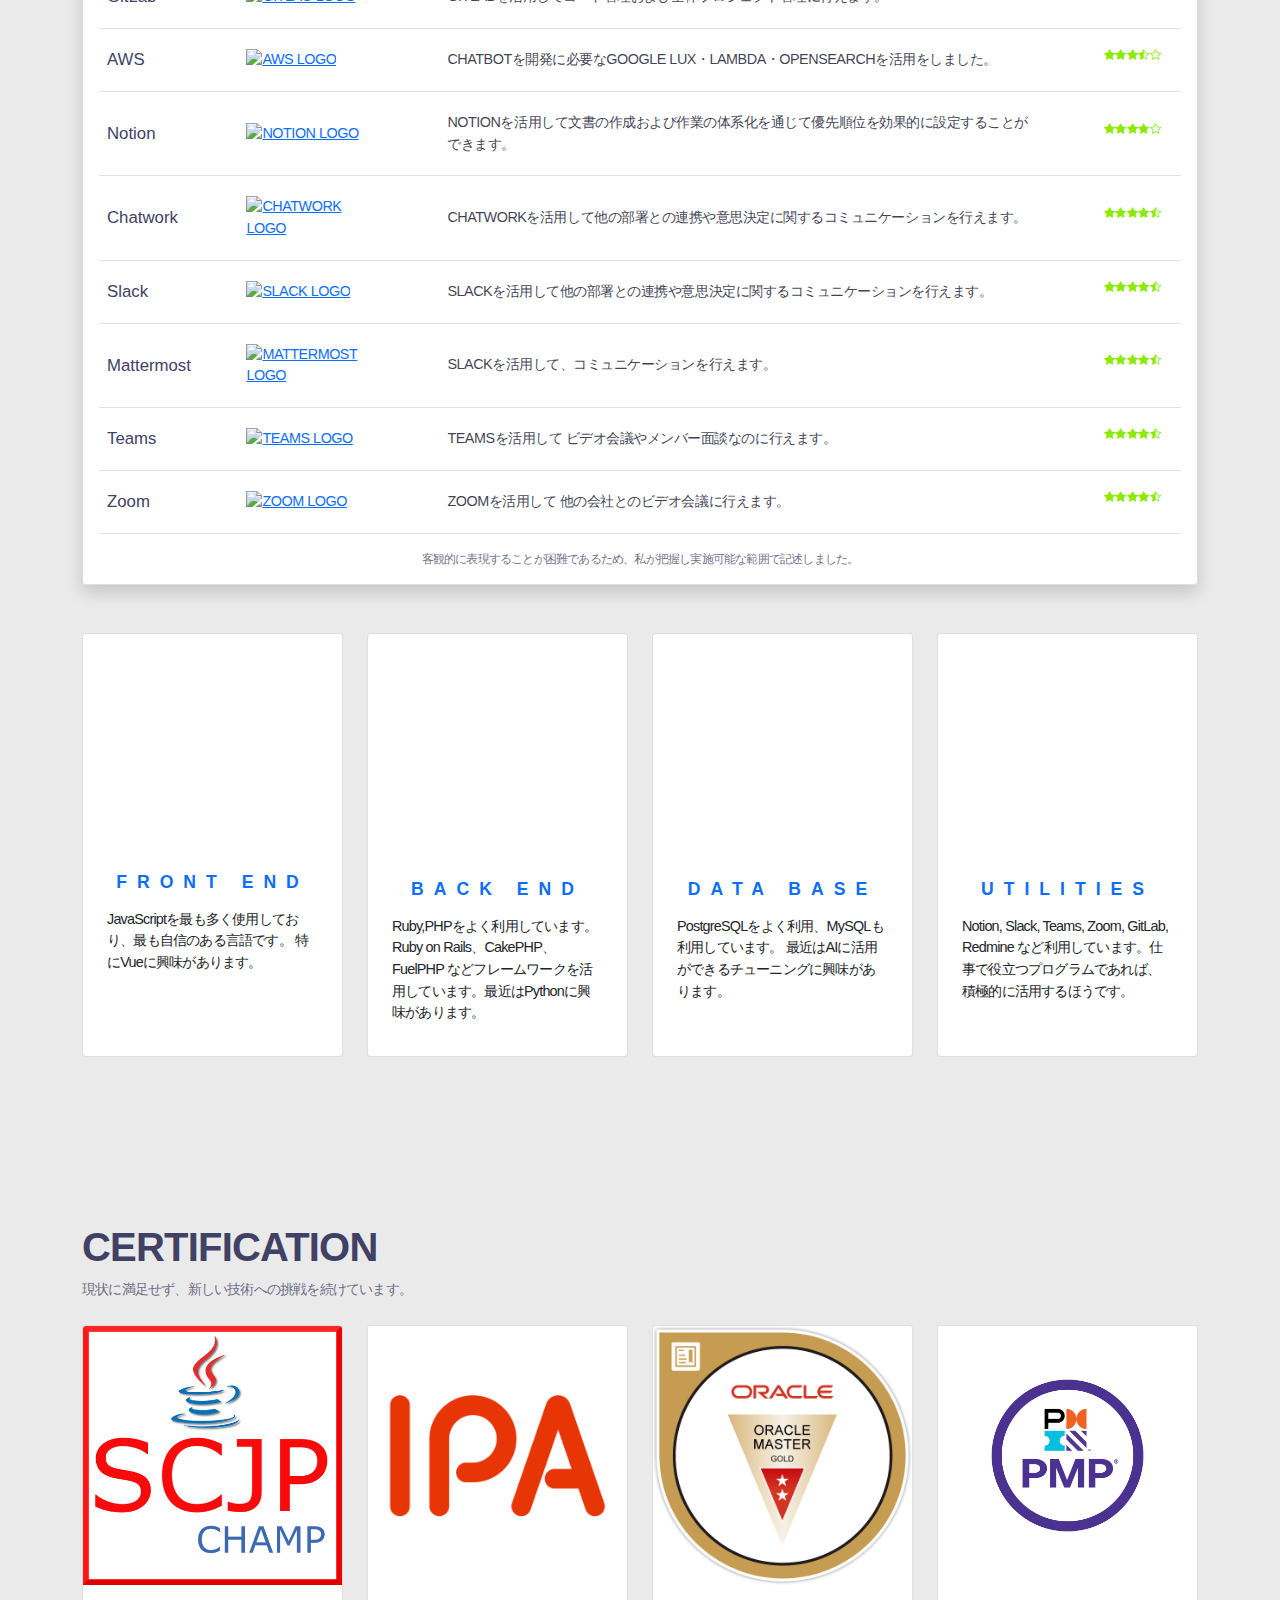
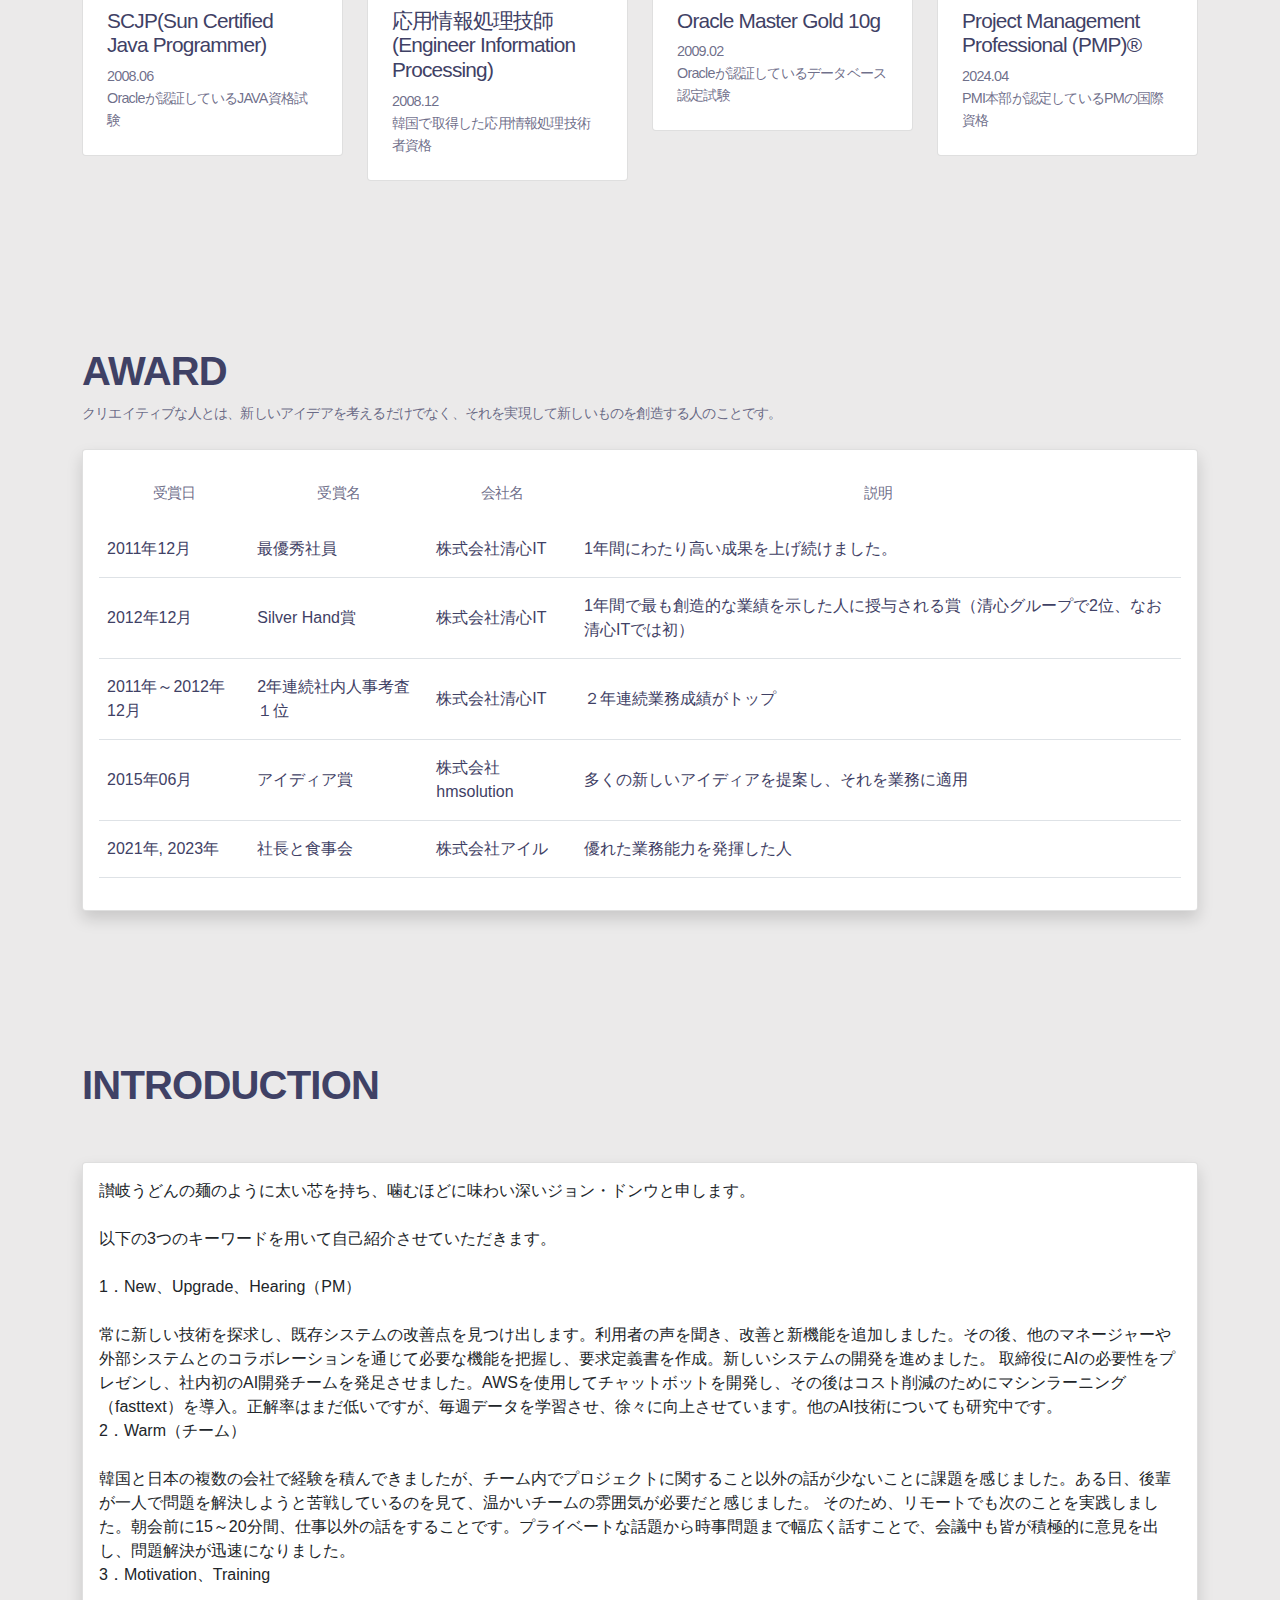
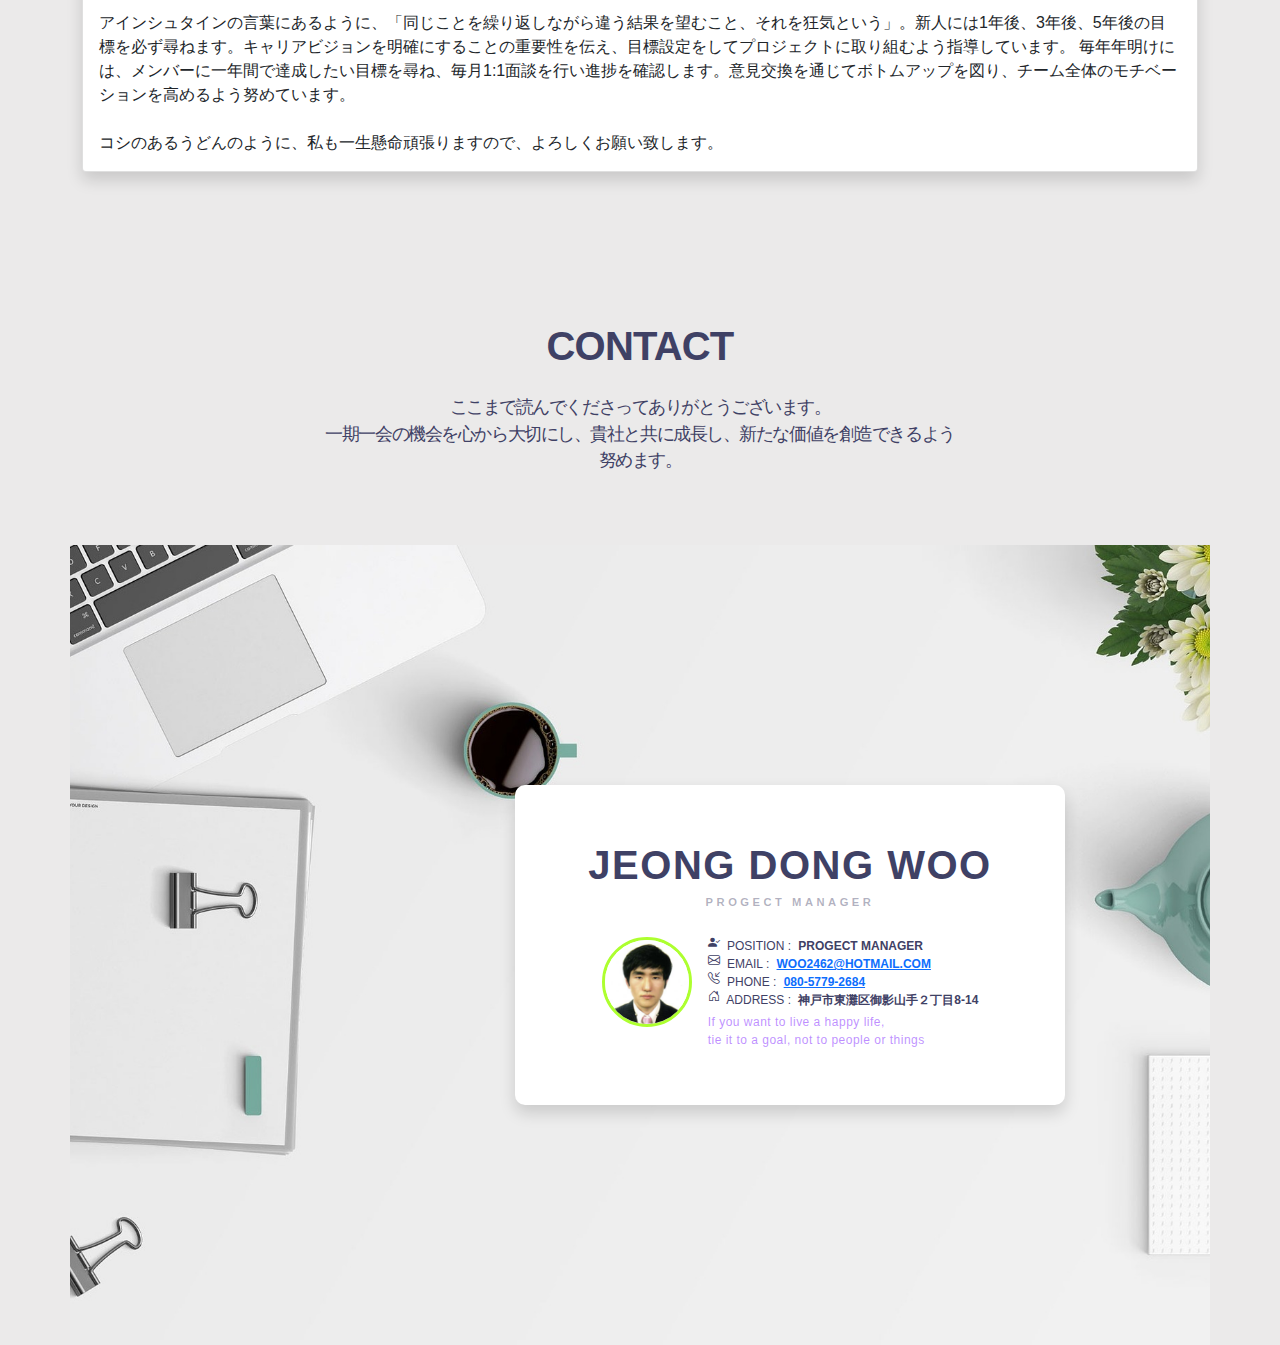
==== commit 6de73cad: "edit the introduction" ====
--- a/index.html
+++ b/index.html
@@ -1401,29 +1401,34 @@
       <section class="container pt mt mb-5" id="introduction">
         <h2 class="section-header fonsiz-xxxl fonwei-en-xxl letsp-sm text-upper color-basic">Introduction</h2>
         <div class="section-desc fonsiz-sm color-basic-opac letsp-sm ws-xs mt-2 mb-4">
-          讃岐うどんの麺のように太い芯を持ち、噛むほどに味わい深いジョン・ドンウと申します。<br>
+          &nbsp;
+        </div>
+          <div class="card shadow">
+            <div class="card-body">
+              讃岐うどんの麺のように太い芯を持ち、噛むほどに味わい深いジョン・ドンウと申します。<br><br>
 
-          以下の3つのキーワードを用いて自己紹介させていただきます。<br>
+              以下の3つのキーワードを用いて自己紹介させていただきます。<br><br>
 
-          1．New、Upgrade、Hearing（PM）<br>
+              1．New、Upgrade、Hearing（PM）<br><br>
 
-          常に新しい技術を探求し、既存システムの改善点を見つけ出します。利用者の声を聞き、改善と新機能を追加しました。その後、他のマネージャーや外部システムとのコラボレーションを通じて必要な機能を把握し、要求定義書を作成。新しいシステムの開発を進めました。
-          取締役にAIの必要性をプレゼンし、社内初のAI開発チームを発足させました。AWSを使用してチャットボットを開発し、その後はコスト削減のためにマシンラーニング（fasttext）を導入。正解率はまだ低いですが、毎週データを学習させ、徐々に向上させています。他のAI技術についても研究中です。<br>
+              常に新しい技術を探求し、既存システムの改善点を見つけ出します。利用者の声を聞き、改善と新機能を追加しました。その後、他のマネージャーや外部システムとのコラボレーションを通じて必要な機能を把握し、要求定義書を作成。新しいシステムの開発を進めました。
+              取締役にAIの必要性をプレゼンし、社内初のAI開発チームを発足させました。AWSを使用してチャットボットを開発し、その後はコスト削減のためにマシンラーニング（fasttext）を導入。正解率はまだ低いですが、毎週データを学習させ、徐々に向上させています。他のAI技術についても研究中です。<br>
 
-          2．Warm（チーム）<br>
+              2．Warm（チーム）<br><br>
 
-          韓国と日本の複数の会社で経験を積んできましたが、チーム内でプロジェクトに関すること以外の話が少ないことに課題を感じました。ある日、後輩が一人で問題を解決しようと苦戦しているのを見て、温かいチームの雰囲気が必要だと感じました。
+              韓国と日本の複数の会社で経験を積んできましたが、チーム内でプロジェクトに関すること以外の話が少ないことに課題を感じました。ある日、後輩が一人で問題を解決しようと苦戦しているのを見て、温かいチームの雰囲気が必要だと感じました。
 
-          そのため、リモートでも次のことを実践しました。朝会前に15～20分間、仕事以外の話をすることです。プライベートな話題から時事問題まで幅広く話すことで、会議中も皆が積極的に意見を出し、問題解決が迅速になりました。<br>
+              そのため、リモートでも次のことを実践しました。朝会前に15～20分間、仕事以外の話をすることです。プライベートな話題から時事問題まで幅広く話すことで、会議中も皆が積極的に意見を出し、問題解決が迅速になりました。<br>
 
-          3．Motivation、Training<br>
+              3．Motivation、Training<br><br>
 
-          アインシュタインの言葉にあるように、「同じことを繰り返しながら違う結果を望むこと、それを狂気という」。新人には1年後、3年後、5年後の目標を必ず尋ねます。キャリアビジョンを明確にすることの重要性を伝え、目標設定をしてプロジェクトに取り組むよう指導しています。
+              アインシュタインの言葉にあるように、「同じことを繰り返しながら違う結果を望むこと、それを狂気という」。新人には1年後、3年後、5年後の目標を必ず尋ねます。キャリアビジョンを明確にすることの重要性を伝え、目標設定をしてプロジェクトに取り組むよう指導しています。
 
-          毎年年明けには、メンバーに一年間で達成したい目標を尋ね、毎月1:1面談を行い進捗を確認します。意見交換を通じてボトムアップを図り、チーム全体のモチベーションを高めるよう努めています。<br><br>
+              毎年年明けには、メンバーに一年間で達成したい目標を尋ね、毎月1:1面談を行い進捗を確認します。意見交換を通じてボトムアップを図り、チーム全体のモチベーションを高めるよう努めています。<br><br>
 
-          コシのあるうどんのように、私も一生懸命頑張りますので、よろしくお願い致します。<br>
-        </div>
+              コシのあるうどんのように、私も一生懸命頑張りますので、よろしくお願い致します。<br>
+            </div>
+          </div>
       </section>
       <!-- Introduction end -->
 
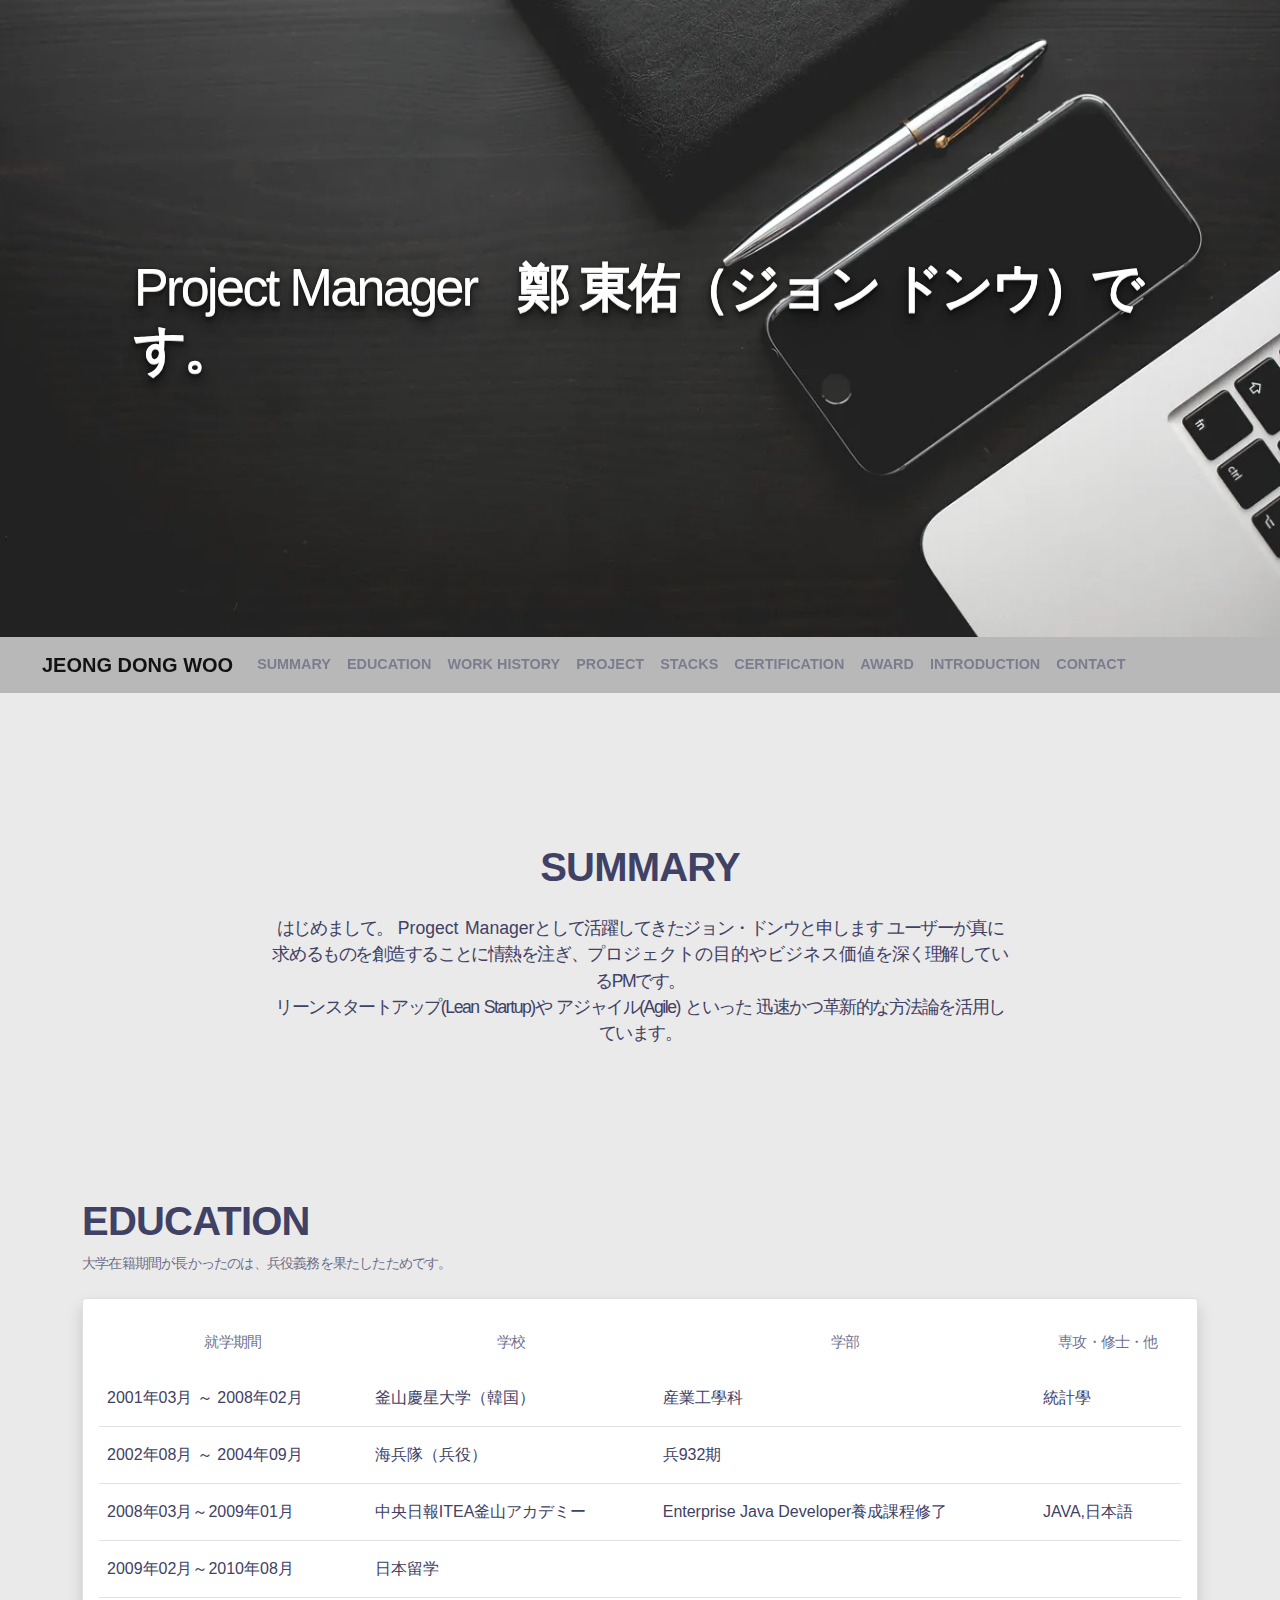
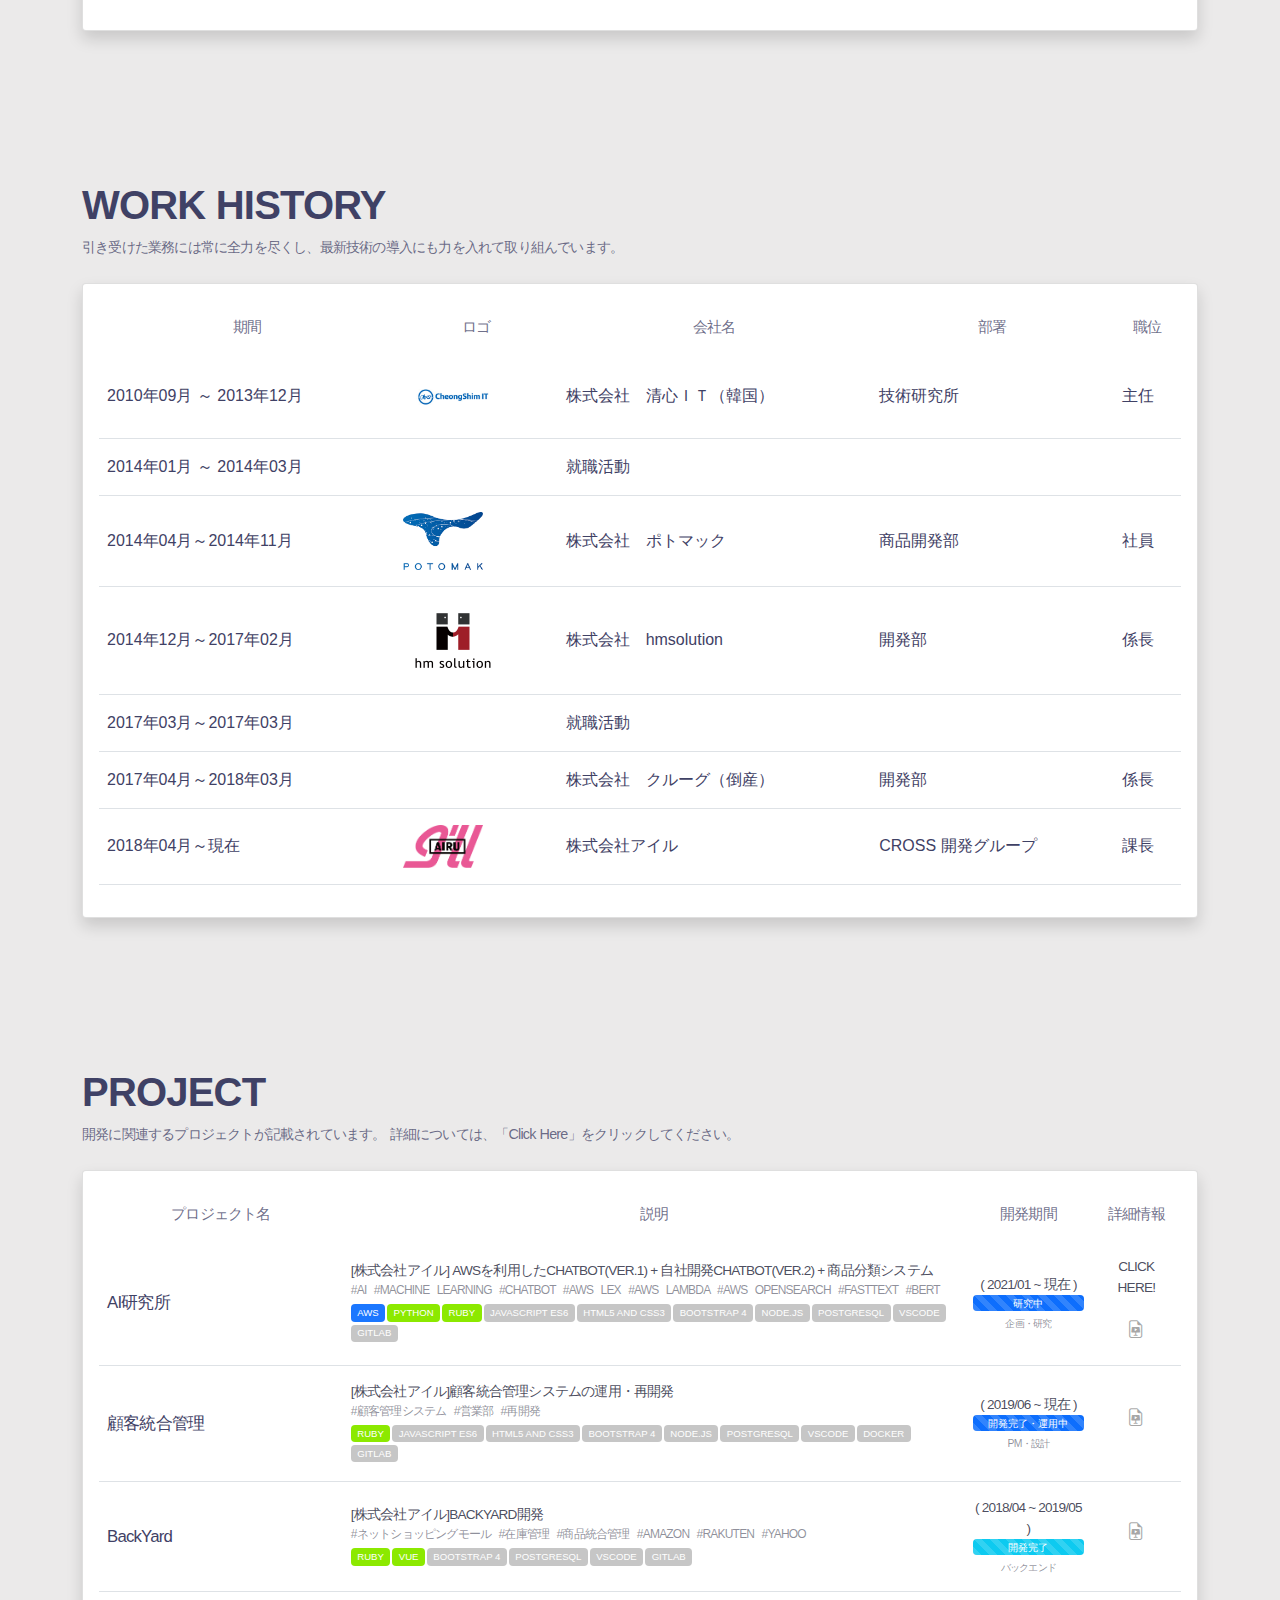
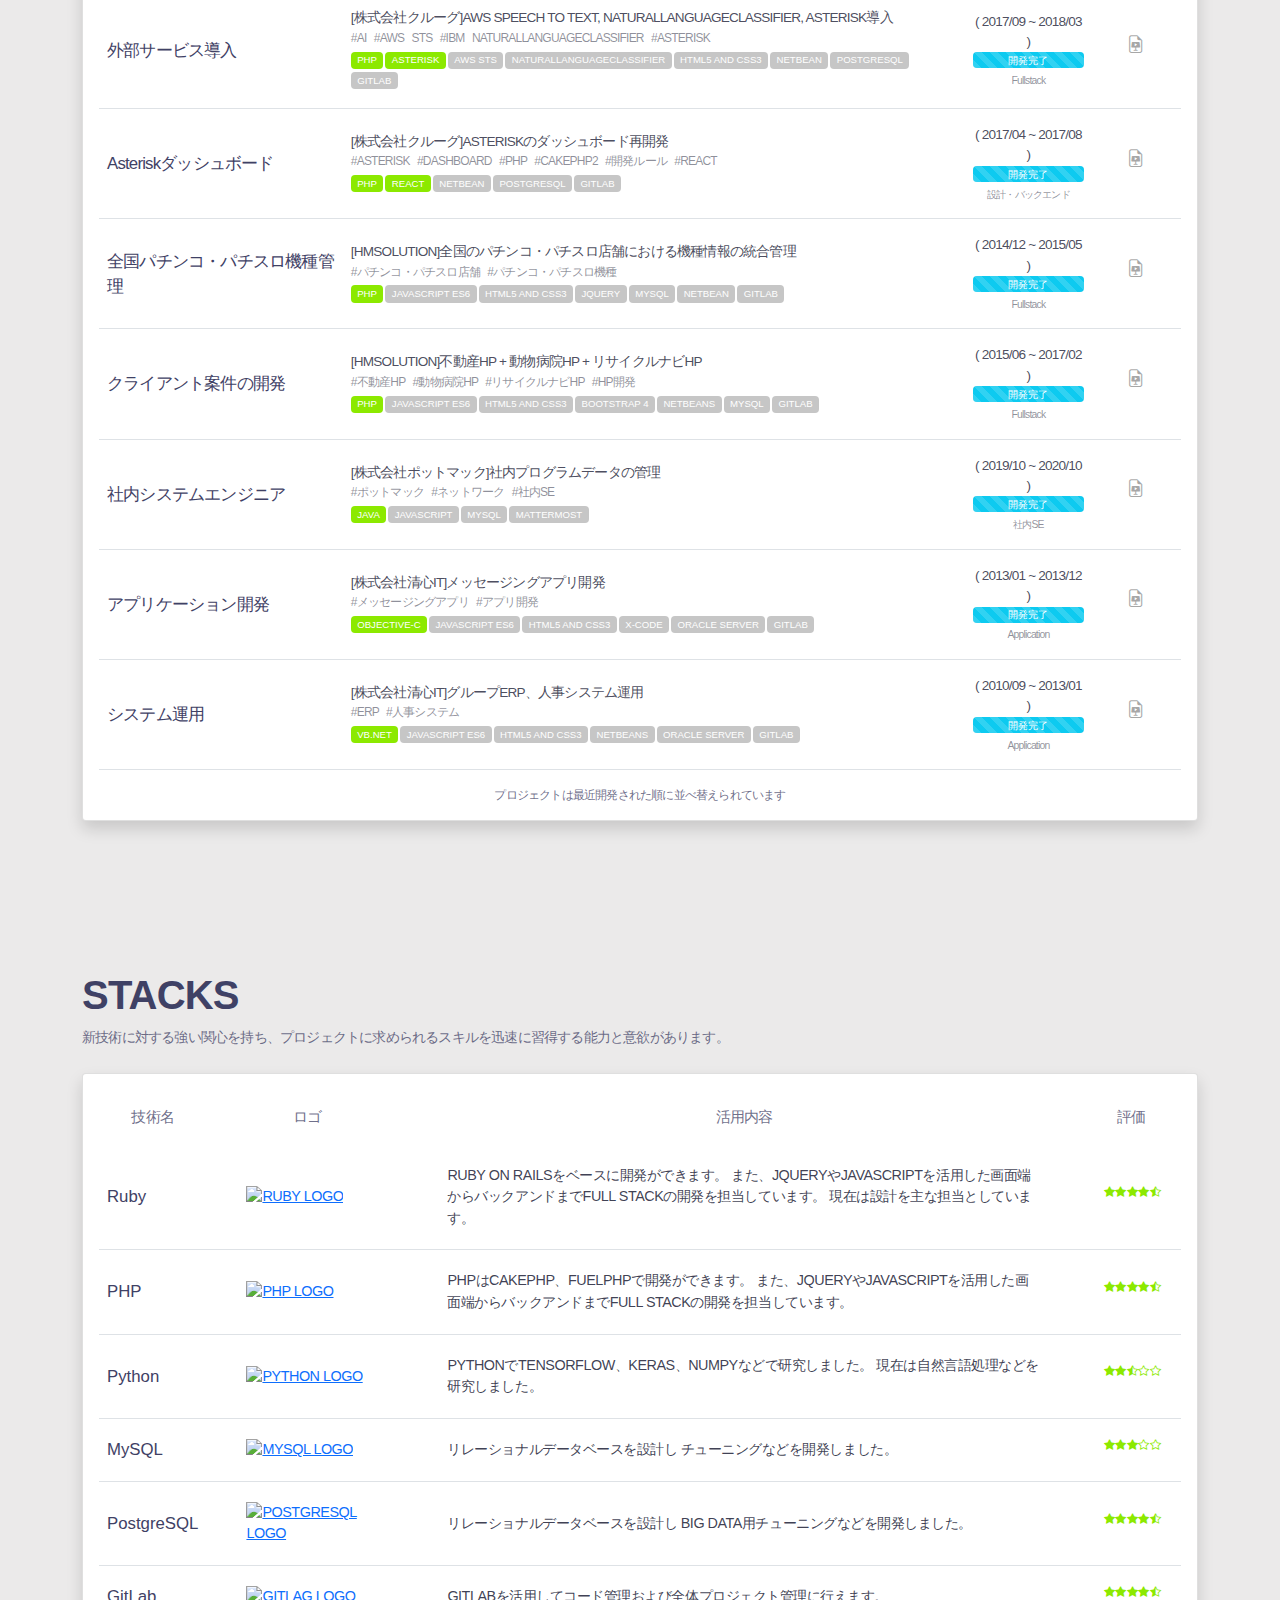
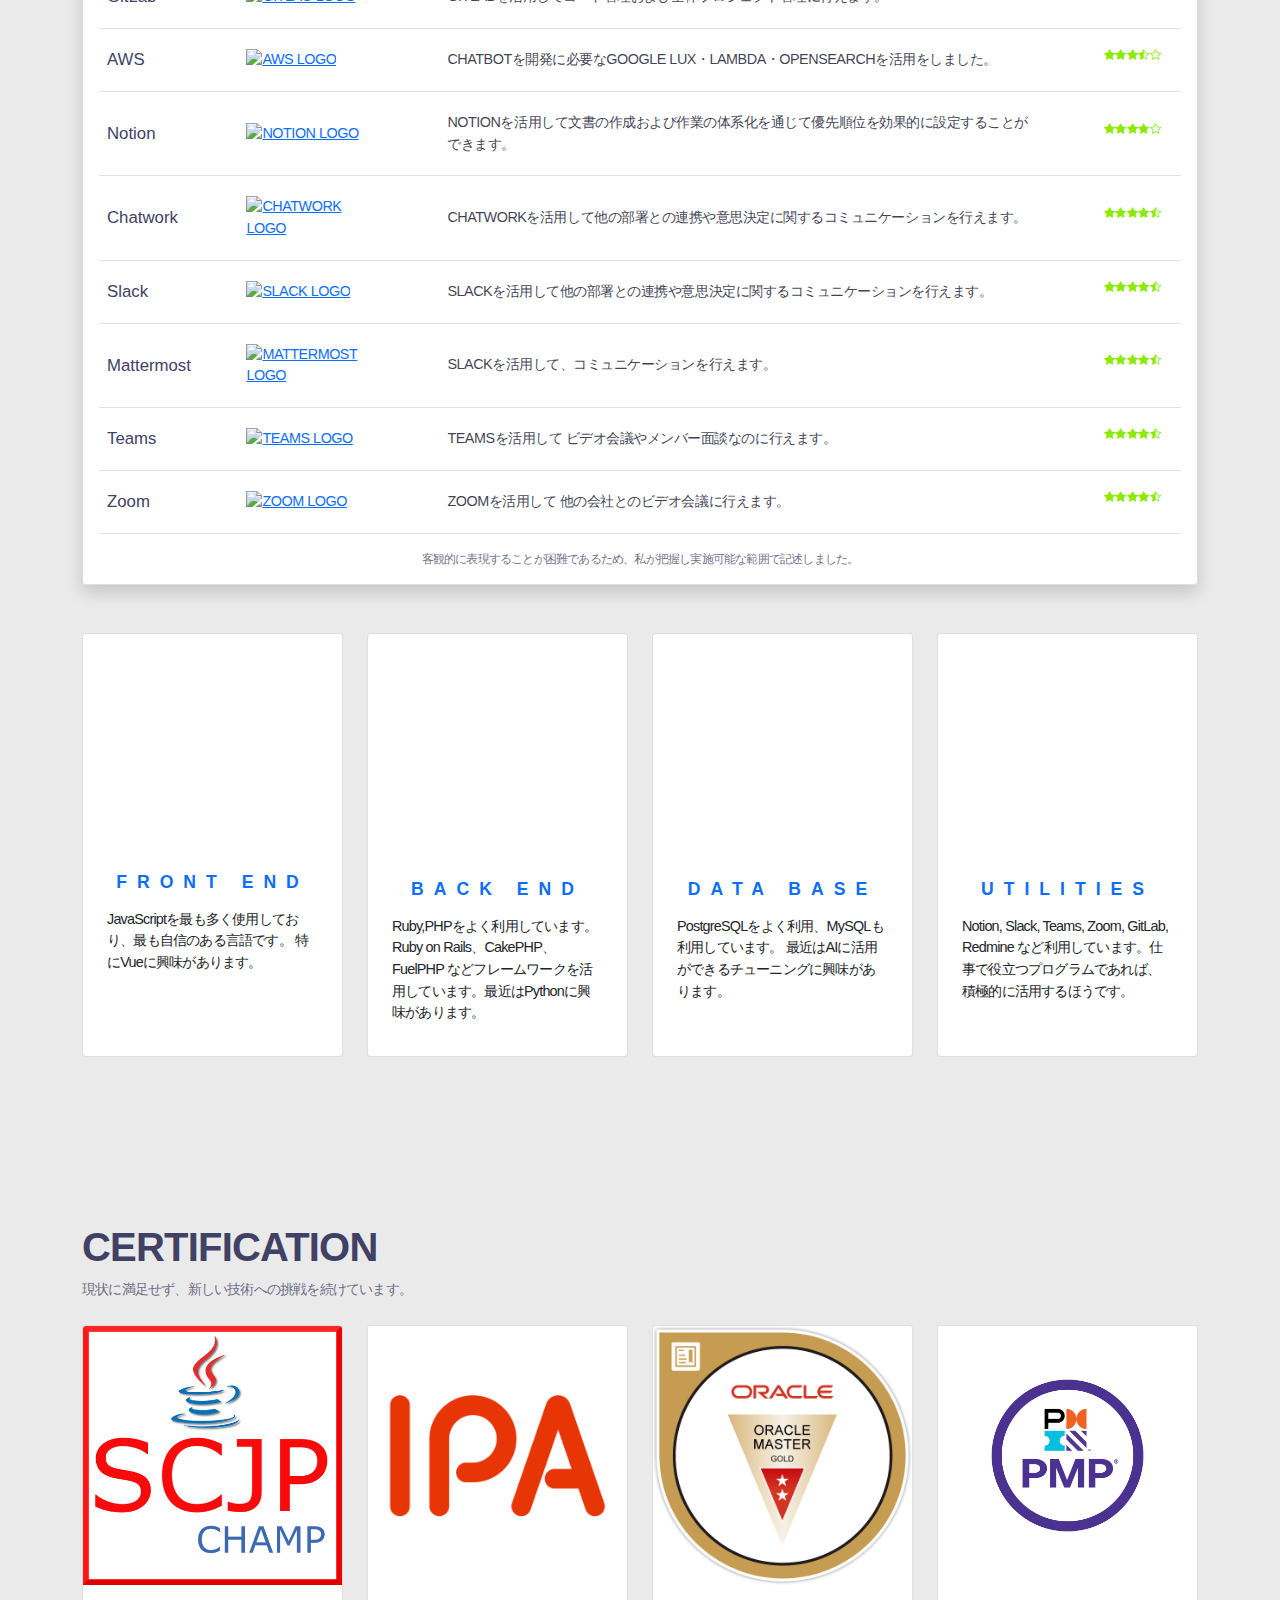
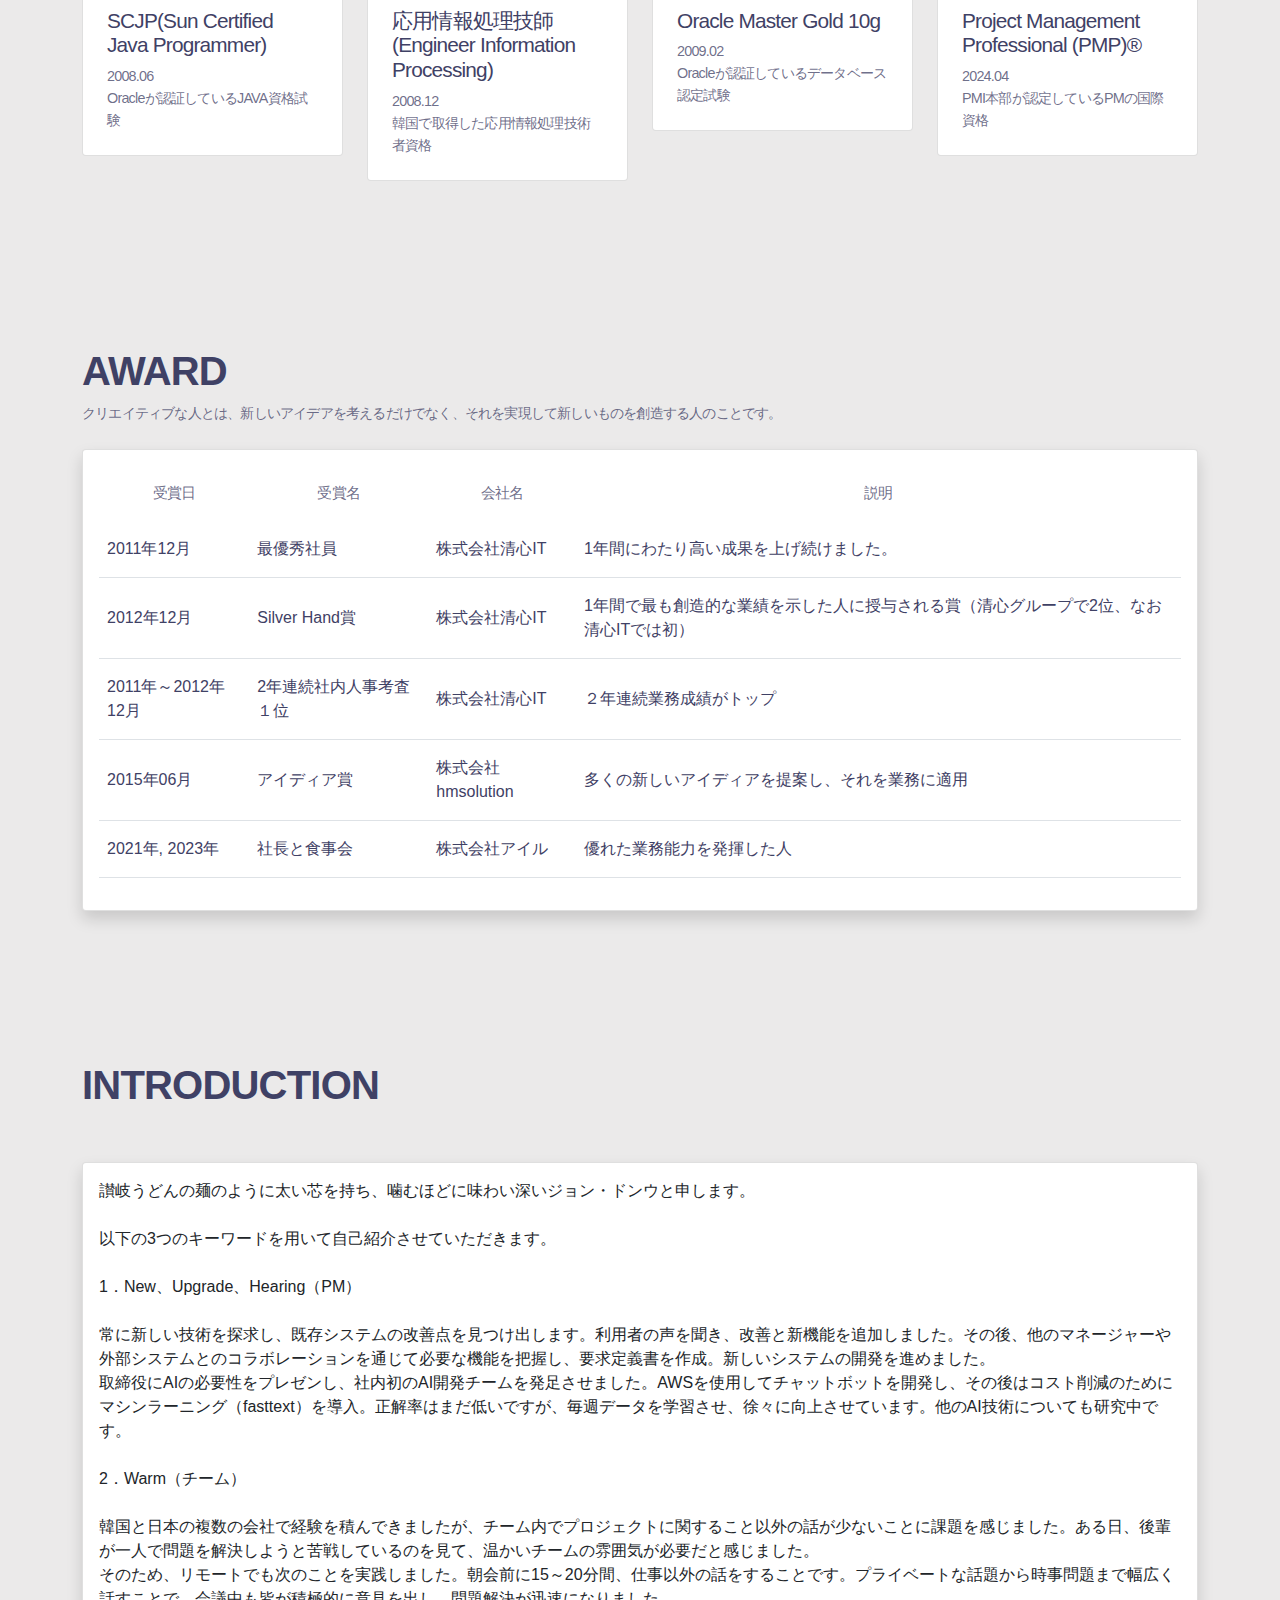
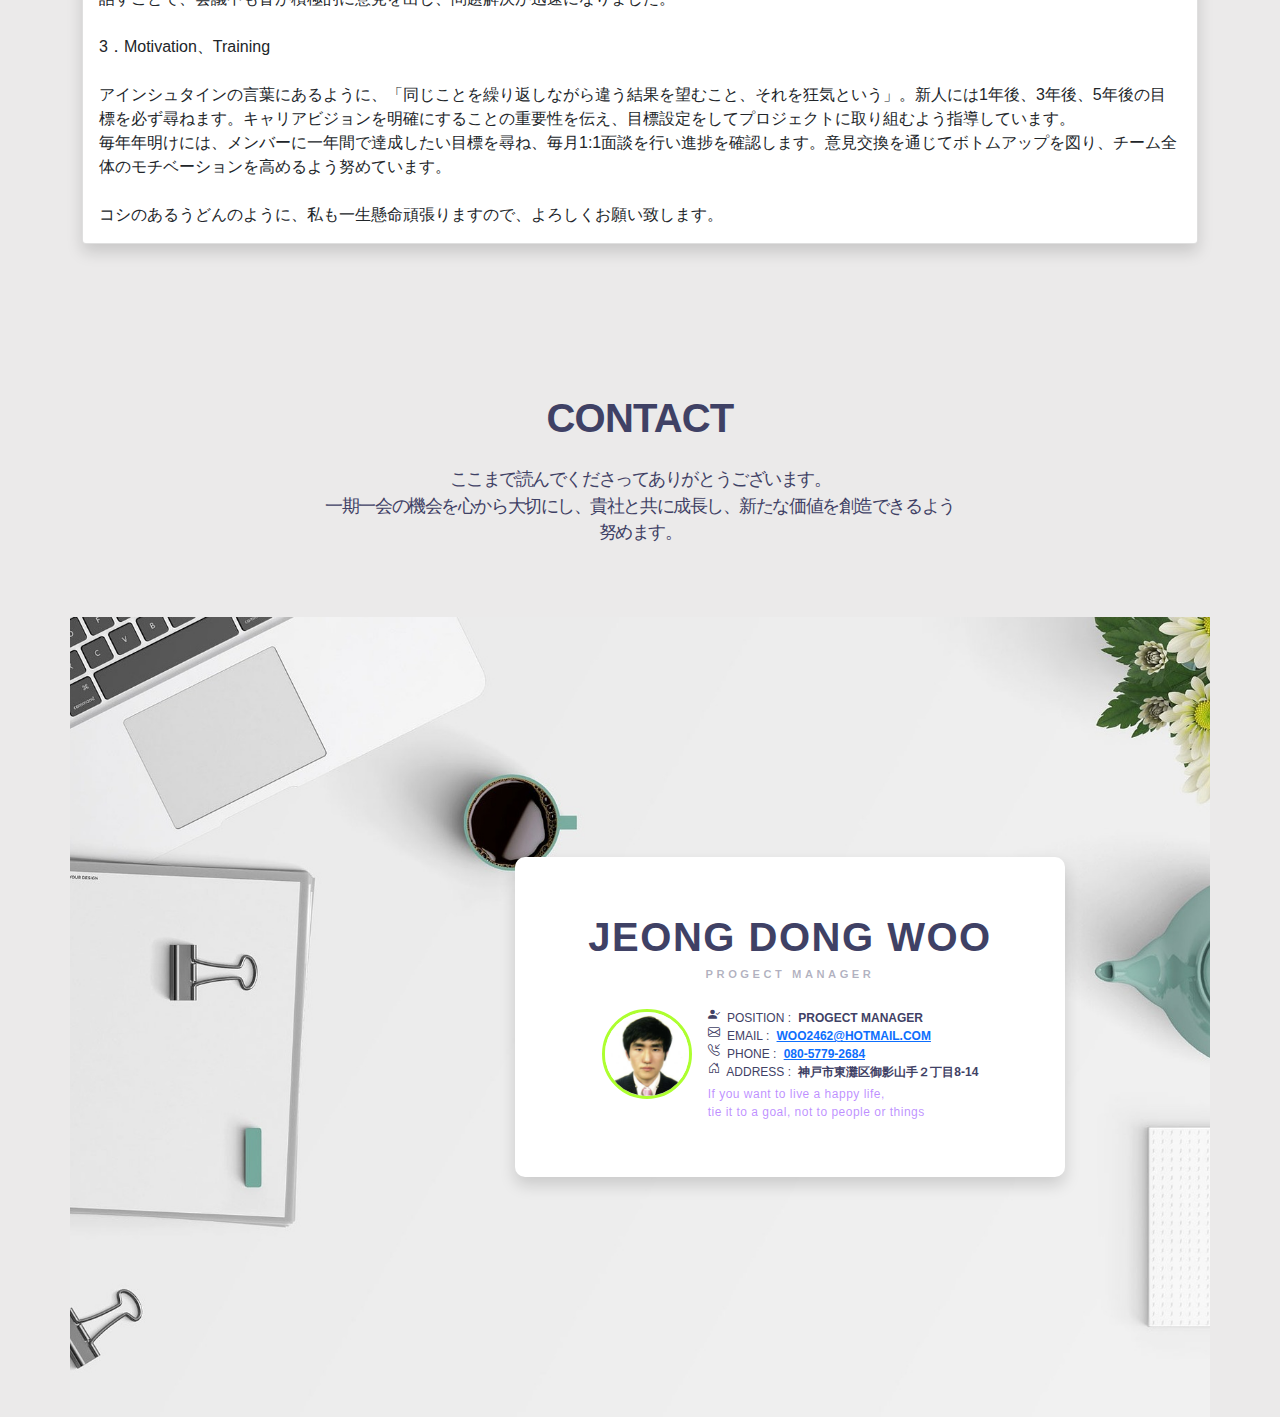
==== commit ae3e19b9: "edit the introdution ver2" ====
--- a/index.html
+++ b/index.html
@@ -1411,18 +1411,18 @@
 
               1．New、Upgrade、Hearing（PM）<br><br>
 
-              常に新しい技術を探求し、既存システムの改善点を見つけ出します。利用者の声を聞き、改善と新機能を追加しました。その後、他のマネージャーや外部システムとのコラボレーションを通じて必要な機能を把握し、要求定義書を作成。新しいシステムの開発を進めました。
-              取締役にAIの必要性をプレゼンし、社内初のAI開発チームを発足させました。AWSを使用してチャットボットを開発し、その後はコスト削減のためにマシンラーニング（fasttext）を導入。正解率はまだ低いですが、毎週データを学習させ、徐々に向上させています。他のAI技術についても研究中です。<br>
+              常に新しい技術を探求し、既存システムの改善点を見つけ出します。利用者の声を聞き、改善と新機能を追加しました。その後、他のマネージャーや外部システムとのコラボレーションを通じて必要な機能を把握し、要求定義書を作成。新しいシステムの開発を進めました。<br>
+              取締役にAIの必要性をプレゼンし、社内初のAI開発チームを発足させました。AWSを使用してチャットボットを開発し、その後はコスト削減のためにマシンラーニング（fasttext）を導入。正解率はまだ低いですが、毎週データを学習させ、徐々に向上させています。他のAI技術についても研究中です。<br><br>
 
               2．Warm（チーム）<br><br>
 
-              韓国と日本の複数の会社で経験を積んできましたが、チーム内でプロジェクトに関すること以外の話が少ないことに課題を感じました。ある日、後輩が一人で問題を解決しようと苦戦しているのを見て、温かいチームの雰囲気が必要だと感じました。
+              韓国と日本の複数の会社で経験を積んできましたが、チーム内でプロジェクトに関すること以外の話が少ないことに課題を感じました。ある日、後輩が一人で問題を解決しようと苦戦しているのを見て、温かいチームの雰囲気が必要だと感じました。<br>
 
-              そのため、リモートでも次のことを実践しました。朝会前に15～20分間、仕事以外の話をすることです。プライベートな話題から時事問題まで幅広く話すことで、会議中も皆が積極的に意見を出し、問題解決が迅速になりました。<br>
+              そのため、リモートでも次のことを実践しました。朝会前に15～20分間、仕事以外の話をすることです。プライベートな話題から時事問題まで幅広く話すことで、会議中も皆が積極的に意見を出し、問題解決が迅速になりました。<br><br>
 
               3．Motivation、Training<br><br>
 
-              アインシュタインの言葉にあるように、「同じことを繰り返しながら違う結果を望むこと、それを狂気という」。新人には1年後、3年後、5年後の目標を必ず尋ねます。キャリアビジョンを明確にすることの重要性を伝え、目標設定をしてプロジェクトに取り組むよう指導しています。
+              アインシュタインの言葉にあるように、「同じことを繰り返しながら違う結果を望むこと、それを狂気という」。新人には1年後、3年後、5年後の目標を必ず尋ねます。キャリアビジョンを明確にすることの重要性を伝え、目標設定をしてプロジェクトに取り組むよう指導しています。<br>
 
               毎年年明けには、メンバーに一年間で達成したい目標を尋ね、毎月1:1面談を行い進捗を確認します。意見交換を通じてボトムアップを図り、チーム全体のモチベーションを高めるよう努めています。<br><br>
 
